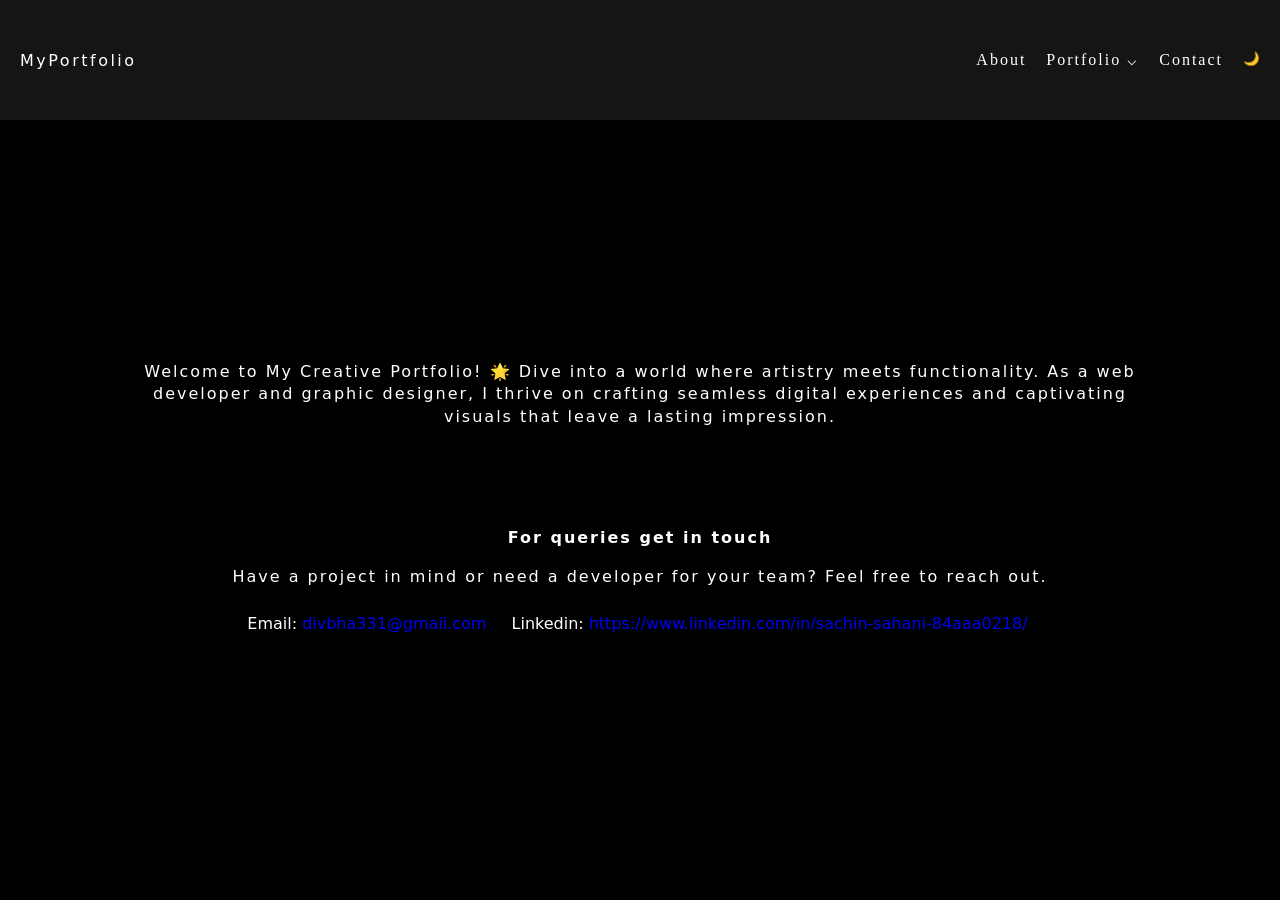
==== index.html @ 78c2c048 "Add files via upload Signed-off-by: Sachu-ss <divbha331@gmail.com>" ====
<!DOCTYPE html>
<html lang="en">

<head>
  <meta charset="UTF-8">
  <title>Portfolio Animation</title>

  <style>
    body {

      margin: 0;
      padding: 0;
      text-align: center;
      transition: background 0.3s, color 0.3s;
      background-color: black;
      color: white;
      /*
    margin: 0;
    height: 100vh;
    background: #0d0d0d;
    display: flex;
    justify-content: center;
    align-items: center;
    overflow: hidden;
   */
    }

    .text span {
      display: inline-block;
      font-size: 50px;

      letter-spacing: 6px;

      opacity: 0;
      transform: translateY(50px) scale(0.8);

      animation: reveal 4s ease-in-out infinite;
    }

    /* Auto delay for each letter */
    /* Navigation Bar */


    nav {
      display: flex;
      justify-content: space-between;
      align-items: center;
      /*background: #333;*/
      background: #161515;
      padding: 15px 20px;
      position: fixed;
      width: 100%;
      top: 0;
      height: 10%;
      z-index: 1000;
      transition: background 0.3s ease-in-out;
    }

    .logo {
      font-size: 1em;
      text-decoration: none;
      color: white;
      letter-spacing: 2.5px;
      font-weight: initial;
      font-family: system-ui;

    }

    /* Light & Dark Mode */


    .dark-mode {
      background: white;
      color: black;
    }

    /* Nav Links */
    .nav-links {
      list-style: none;
      display: flex;
      gap: 20px;
      position: relative;
      padding: 0px 20px;
      right: 20px;
      margin: 0px;
    }

    .nav-links li {
      display: inline;
      position: relative;
    }

    /* Dropdown Styling */
    .dropdown-menu {
      display: block;
      position: absolute;
      background: rgba(0, 0, 0, 0.9);
      min-width: 150px;
      top: 40px;
      left: 0;
      padding: 0px;
      border-radius: 5px;
      overflow: hidden;
      opacity: 0;
      transition: opacity 0.3s ease, transform 0.3s ease;
    }

    .dropdown-menu li {
      display: block;
      padding: 10px;
      transition: background 0.3s;
    }

    .dropdown-menu a {
      color: white;
      text-decoration: none;
      display: block;
    }

    .dropdown-menu li:hover {
      background: #ff4e50;
    }

    /* Dropdown Hover Effect */
    .dropdown:hover .dropdown-menu {
      display: block;
      opacity: 1;
      transform: translateY(5px);
    }

    .menu-toggle {
      display: none;

    }

    .text {
      display: block;
      position: relative;
      display: block;
      position: relative;
      margin-top: 100px;
      padding: 100px;
      padding-bottom: 10px;
      font-weight: bold;
      font-family: system-ui;
    }

    /* Responsive Design */
    @media (max-width: 950px) {
      .menu-toggle {
        display: block;
        font-size: 2em;
        background: none;
        border: none;
        color: white;
        right: 40px;
        z-index: 100;
        position: relative;
        cursor: pointer;
        transition: transform 0.3s;
      }

      .nav-links {
        display: flex;
        flex-direction: column;
        /*background: #333;*/
        background-color: #0d0d0d;
        width: 180px;
        height: 100vh;
        position: fixed;
        top: 75px;
        right: -290px;
        padding: 40px 20px;
        text-align: left;
        transition: right 0.5s ease-in-out;
      }

      .nav-links.show {
        right: 0;
      }


      .dropdown-menu {
        position: static;
        opacity: 1;
        display: none;
        background: #161515;
      }

      .dropdown.open .dropdown-menu {
        display: block;
      }

      .nav-links a {
        font-size: 1em;
        display: block;
        margin: 10px 0;
        text-decoration: none;
        color: white;
      }
    }

    .nav-links a {

      text-decoration: none;
      color: white;
      letter-spacing: 2px;
      line-height: 1.4;
    }

    .main-body {
      /* position: relative;
            top: 80px;
            max-width: 1000px;
            margin: auto;
            padding: 20px;8*/
      position: relative;
      top: 57px;
      margin: auto;
      font-family: system-ui;
      padding: 20px;

    }

    .commun {
      padding: 10px;

    }

    /* Mobile Dropdown Click Effect */
    /*@media (max-width: 768px) {
    .menu-toggle {
       

         display: block;
        position: relative;
        right: 40px;
    }

    .nav-links {
        

         display: none;
        flex-direction: column;
        background: #333;
        width: 100%;
        position: absolute;
        top: 60px;
        left: 0;
        padding: 20px;
        text-align: center;
    }

    .nav-links.show {
        
         display: flex;
        animation: slideDown 0.5s ease-in-out;
    }
         @keyframes slideDown {
        from {
            transform: translateY(-10px);
            opacity: 0;
        }
        to {
            transform: translateY(0);
            opacity: 1;
        }
    }

    .dropdown-menu {
        position: static;
        opacity: 1;
        display: none;
        background: #444;
    }

    .dropdown.open .dropdown-menu {
        display: block;
    }

    .nav-links a {
        font-size: 1.5em;
        display: block;
        margin: 10px 0;
    }
}*/
  </style>

</head>

<body class="light-mode">
  <header class="fade-in">

    <nav>
      <div class="logo"><a href="" style="text-decoration: none;
    color: white;">MyPortfolio</a></div>
      <button class="menu-toggle" id="menu-toggle">☰</button>
      <ul class="nav-links" id="nav-links">
        <li><a href="about.html">About</a></li>
        <li class="dropdown">
          <a href="#portfolio">Portfolio ⌵</a>
          <ul class="dropdown-menu">
            <li><a href="#web-design">Web Design</a></li>
            <li><a href="#graphic-design">Graphic Design</a></li>
            <li><a href="#branding">Branding</a></li>
          </ul>
        </li>
        <!-- <li class="dropdown">
                    <a href="#blog">Blog ⌵</a>
                    <ul class="dropdown-menu">
                        <li><a href="#tech">Tech</a></li>
                        <li><a href="#design">Design</a></li>
                        <li><a href="#marketing">Marketing</a></li>
                    </ul>
                </li>-->
        <!--<li><a href="#testimonials">Testimonials</a></li>-->
        <li><a href="#contact">Contact</a></li>
        <li><button id="theme-toggle" style="display: contents;">🌙</button></li>
      </ul>
    </nav>
  </header>


  <div class="text" id="text"></div>


  <main class="main-body" style="max-width: 1000px;">

    <!--<p style="letter-spacing: 2px;
            line-height: 1.4;">a web developer passionate about creating modern,
                responsive, and user-friendly websites. With expertise in HTML, CSS, JavaScript, React, Node.js,
                Laravel, Php, Sql and WordPress, I develop solutions that enhance digital experiences.</p>-->
    <section>
      <p style="letter-spacing: 2px;
    line-height: 1.4;">Welcome to My Creative Portfolio! 🌟 Dive into a world where artistry meets functionality. As a
        web developer and graphic designer,
        I thrive on crafting seamless digital experiences and captivating visuals that leave a lasting
        impression.</p>



      </div>
    </section>
    <footer>
      <div style="position: relative;place-items: anchor-center;
            display: block;
            bottom: 0px;
            padding: 70px 0px 0px 0px;">
        <h2 style="font-size: 16px;
                letter-spacing: 2px;
                line-height: 1.4;">For queries get in touch</h2>
        <p style="
                letter-spacing: 2px;
                line-height: 1.4;">Have a project in mind or need a developer for your team? Feel free to reach out.
        </p>
        <section style="display: flex
                    ;
                        flex-wrap: wrap;
                        justify-content: center;">
          <div class="commun"><label for="">Email:<a href="mailto:divbha331@gmail.com" style="margin: 5px;
    
    text-decoration: none;">divbha331@gmail.com</a></label></div>
          <!--<div class="commun"><label for="">Website:<a href="">www.yourportfolio.com</a></label></div>-->
          <div class="commun"><label for="">Linkedin:<a href="https://www.linkedin.com/in/sachin-sahani-84aaa0218/
                            "
                style=" text-decoration: none; margin: 5px;">https://www.linkedin.com/in/sachin-sahani-84aaa0218/
              </a></label></div>
        </section>
      </div>
      </section>
    </footer>
  </main>


  <script>
    const text = "WELCOME TO MY PORTFOLIO";
    const container = document.getElementById("text");

    text.split("").forEach((char, i) => {
      const span = document.createElement("span");
      span.textContent = char === " " ? "\u00A0" : char;

      span.style.animationDelay = `${i * 0.15}s`;
      container.appendChild(span);
    });
  </script>
  <script>
    document.addEventListener("DOMContentLoaded", function () {
      const menuToggle = document.getElementById("menu-toggle");
      const navLinks = document.getElementById("nav-links");
      const dropdowns = document.querySelectorAll(".dropdown");

      // Toggle Mobile Menu
      menuToggle.addEventListener("click", () => {
        navLinks.classList.toggle("show");
        menuToggle.textContent = navLinks.classList.contains("show") ? "✖" : "☰";
      });

      // Close menu when a link is clicked (on mobile)
      document.querySelectorAll(".nav-links a").forEach(link => {
        link.addEventListener("click", () => {
          navLinks.classList.remove("show");
          menuToggle.textContent = "☰";
        });
      });

      // Dropdown Click Functionality (for Mobile)
      dropdowns.forEach(dropdown => {
        dropdown.addEventListener("click", function () {
          this.classList.toggle("open");
        });
      });

      // Dark Mode Toggle
      const themeToggle = document.getElementById("theme-toggle");
      themeToggle.addEventListener("click", () => {
        document.body.classList.toggle("dark-mode");
        document.body.classList.toggle("light-mode");
        themeToggle.textContent = document.body.classList.contains("dark-mode") ? "☀️" : "🌙";
      });
    });


  </script>
  <style>
    @keyframes reveal {
      0% {
        opacity: 0;
        transform: translateY(50px) scale(0.8);
      }

      30% {
        opacity: 1;
        transform: translateY(0) scale(1);
      }

      70% {
        opacity: 1;
        transform: translateY(0) scale(1);
      }

      100% {
        opacity: 0;
        transform: translateY(-50px) scale(0.8);
      }
    }
  </style>

</body>

</html>
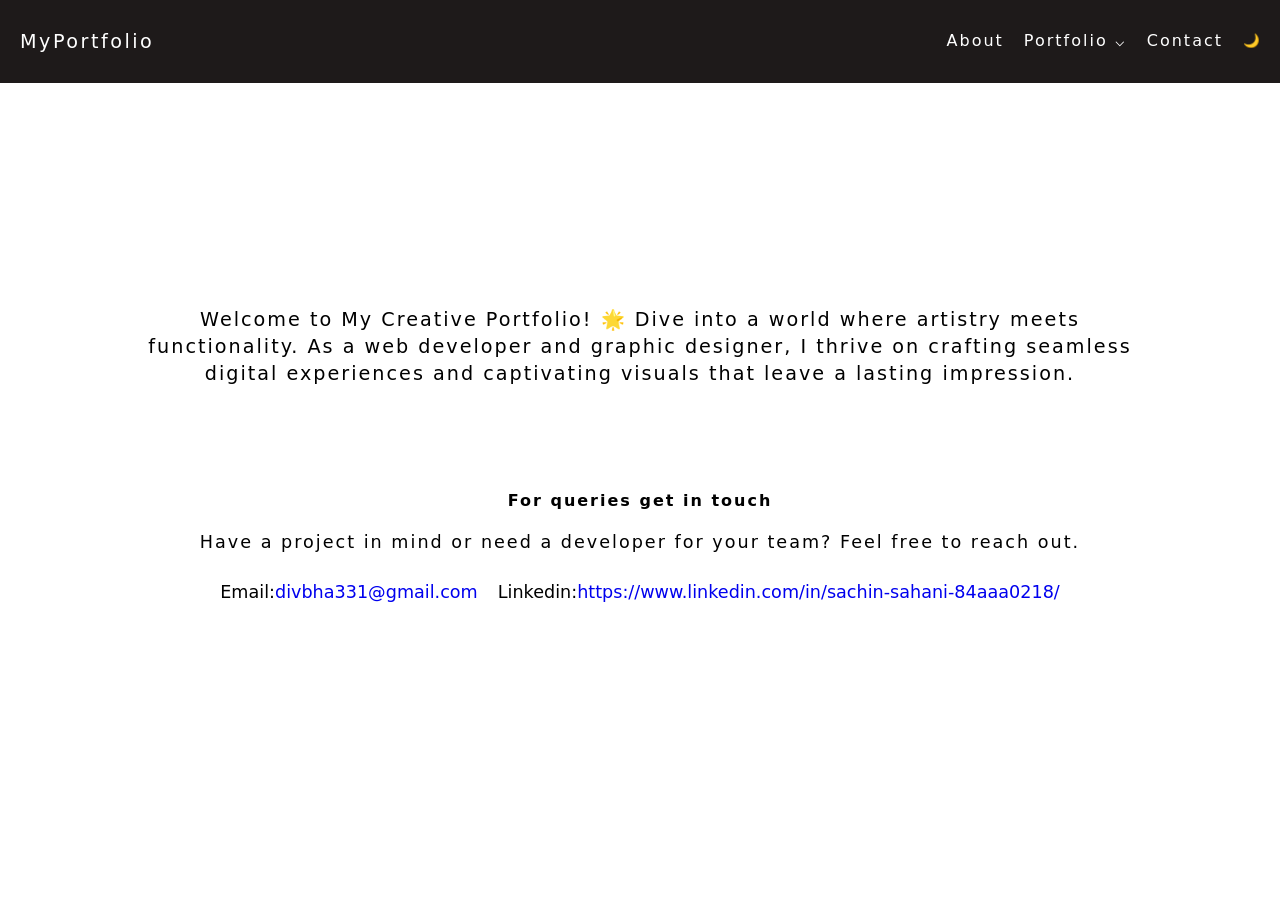
==== commit e16d696a: "Add files via upload Signed-off-by: Sachu-ss <divbha331@gmail.com>" ====
--- a/index.html
+++ b/index.html
@@ -2,233 +2,201 @@
 <html lang="en">
 
 <head>
-  <meta charset="UTF-8">
-  <title>Portfolio Animation</title>
-
-  <style>
-    body {
-
-      margin: 0;
-      padding: 0;
-      text-align: center;
-      transition: background 0.3s, color 0.3s;
-      background-color: black;
-      color: white;
-      /*
-    margin: 0;
-    height: 100vh;
-    background: #0d0d0d;
-    display: flex;
-    justify-content: center;
-    align-items: center;
-    overflow: hidden;
-   */
-    }
-
-    .text span {
-      display: inline-block;
-      font-size: 50px;
-
-      letter-spacing: 6px;
-
-      opacity: 0;
-      transform: translateY(50px) scale(0.8);
-
-      animation: reveal 4s ease-in-out infinite;
-    }
-
-    /* Auto delay for each letter */
-    /* Navigation Bar */
-
-
-    nav {
-      display: flex;
-      justify-content: space-between;
-      align-items: center;
-      /*background: #333;*/
-      background: #161515;
-      padding: 15px 20px;
-      position: fixed;
-      width: 100%;
-      top: 0;
-      height: 10%;
-      z-index: 1000;
-      transition: background 0.3s ease-in-out;
-    }
-
-    .logo {
-      font-size: 1em;
-      text-decoration: none;
-      color: white;
-      letter-spacing: 2.5px;
-      font-weight: initial;
-      font-family: system-ui;
-
-    }
-
-    /* Light & Dark Mode */
-
-
-    .dark-mode {
-      background: white;
-      color: black;
-    }
-
-    /* Nav Links */
-    .nav-links {
-      list-style: none;
-      display: flex;
-      gap: 20px;
-      position: relative;
-      padding: 0px 20px;
-      right: 20px;
-      margin: 0px;
-    }
-
-    .nav-links li {
-      display: inline;
-      position: relative;
-    }
-
-    /* Dropdown Styling */
-    .dropdown-menu {
-      display: block;
-      position: absolute;
-      background: rgba(0, 0, 0, 0.9);
-      min-width: 150px;
-      top: 40px;
-      left: 0;
-      padding: 0px;
-      border-radius: 5px;
-      overflow: hidden;
-      opacity: 0;
-      transition: opacity 0.3s ease, transform 0.3s ease;
-    }
-
-    .dropdown-menu li {
-      display: block;
-      padding: 10px;
-      transition: background 0.3s;
-    }
-
-    .dropdown-menu a {
-      color: white;
-      text-decoration: none;
-      display: block;
-    }
-
-    .dropdown-menu li:hover {
-      background: #ff4e50;
-    }
-
-    /* Dropdown Hover Effect */
-    .dropdown:hover .dropdown-menu {
-      display: block;
-      opacity: 1;
-      transform: translateY(5px);
-    }
-
-    .menu-toggle {
-      display: none;
-
-    }
-
-    .text {
-      display: block;
-      position: relative;
-      display: block;
-      position: relative;
-      margin-top: 100px;
-      padding: 100px;
-      padding-bottom: 10px;
-      font-weight: bold;
-      font-family: system-ui;
-    }
-
-    /* Responsive Design */
-    @media (max-width: 950px) {
-      .menu-toggle {
-        display: block;
-        font-size: 2em;
-        background: none;
-        border: none;
-        color: white;
-        right: 40px;
-        z-index: 100;
-        position: relative;
-        cursor: pointer;
-        transition: transform 0.3s;
-      }
-
-      .nav-links {
-        display: flex;
-        flex-direction: column;
-        /*background: #333;*/
-        background-color: #0d0d0d;
-        width: 180px;
-        height: 100vh;
-        position: fixed;
-        top: 75px;
-        right: -290px;
-        padding: 40px 20px;
-        text-align: left;
-        transition: right 0.5s ease-in-out;
-      }
-
-      .nav-links.show {
-        right: 0;
-      }
-
-
-      .dropdown-menu {
-        position: static;
-        opacity: 1;
-        display: none;
-        background: #161515;
-      }
-
-      .dropdown.open .dropdown-menu {
-        display: block;
-      }
-
-      .nav-links a {
-        font-size: 1em;
-        display: block;
-        margin: 10px 0;
-        text-decoration: none;
-        color: white;
-      }
-    }
-
-    .nav-links a {
-
-      text-decoration: none;
-      color: white;
-      letter-spacing: 2px;
-      line-height: 1.4;
-    }
-
-    .main-body {
-      /* position: relative;
+    <meta charset="UTF-8">
+    <meta name="viewport" content="width=device-width, initial-scale=1.0">
+    <title>Web Developer Portfolio</title>
+    <link rel="stylesheet" href="styles.css">
+    <script defer src="script.js"></script>
+
+    <style>
+        /* General Styles */
+        body {
+            font-family: system-ui;
+            margin: 0;
+            padding: 0;
+            text-align: center;
+            transition: background 0.3s, color 0.3s;
+        }
+
+        /* Navigation Bar */
+        nav {
+            display: flex;
+            justify-content: space-between;
+            align-items: center;
+            /*background: #333;
+            background: #453837;*/
+            background-color: #1e1a1a;
+            padding: 30px 20px;
+            position: fixed;
+            width: 100%;
+            top: 0;
+            z-index: 1000;
+            transition: background 0.3s ease-in-out;
+        }
+
+        .logo {
+            font-size: 1.2em;
+            font-weight: 100;
+            color: white;
+            letter-spacing: 2.5px;
+        }
+
+        /* Light & Dark Mode */
+        .light-mode {
+            /*background: #f4f4f4;*/
+
+            color: black;
+        }
+
+        .dark-mode {
+            background: #222;
+            color: white;
+        }
+
+        /* Nav Links */
+        .nav-links {
+            list-style: none;
+            display: flex;
+            gap: 20px;
+            position: relative;
+            padding: 0px 20px;
+            right: 20px;
+            margin: 0px;
+        }
+
+        .nav-links li {
+            display: inline;
+            position: relative;
+        }
+
+        /* Dropdown Styling */
+        .dropdown-menu {
+            display: block;
+            position: absolute;
+            background: rgba(0, 0, 0, 0.9);
+            min-width: 150px;
+            top: 40px;
+            left: 0;
+            padding: 0px;
+            border-radius: 5px;
+            overflow: hidden;
+            opacity: 0;
+            transition: opacity 0.3s ease, transform 0.3s ease;
+        }
+
+        .dropdown-menu li {
+            display: block;
+            padding: 10px;
+            transition: background 0.3s;
+        }
+
+        .dropdown-menu a {
+            color: white;
+            text-decoration: none;
+            display: block;
+        }
+
+        .dropdown-menu li:hover {
+            background: #ff4e50;
+        }
+
+        /* Dropdown Hover Effect */
+        .dropdown:hover .dropdown-menu {
+            display: block;
+            opacity: 1;
+            transform: translateY(5px);
+        }
+
+        .menu-toggle {
+            display: none;
+
+        }
+
+        /* Responsive Design */
+        @media (max-width: 768px) {
+            .menu-toggle {
+                display: block;
+                font-size: 2em;
+                background: none;
+                border: none;
+                color: white;
+                right: 40px;
+                z-index: 100;
+                position: relative;
+                cursor: pointer;
+                transition: transform 0.3s;
+            }
+
+            .nav-links {
+                display: flex;
+                flex-direction: column;
+                /*background: #333;*/
+                background-color: black;
+                width: 180px;
+                height: 100vh;
+                position: fixed;
+                top: 104px;
+                right: -290px;
+                padding: 40px 20px;
+                text-align: left;
+                transition: right 0.5s ease-in-out;
+            }
+
+            .nav-links.show {
+                right: 0;
+            }
+
+
+            .dropdown-menu {
+                position: static;
+                opacity: 1;
+                display: none;
+                background: #1e1a1a;
+            }
+
+            .dropdown.open .dropdown-menu {
+                display: block;
+            }
+
+            .nav-links a {
+                font-size: 1em;
+                display: block;
+                margin: 10px 0;
+                text-decoration: none;
+                color: white;
+            }
+        }
+
+        .nav-links a {
+
+            text-decoration: none;
+            color: white;
+            letter-spacing: 2px;
+            line-height: 1.4;
+        }
+
+        .main-body {
+            /* position: relative;
             top: 80px;
             max-width: 1000px;
             margin: auto;
             padding: 20px;8*/
-      position: relative;
-      top: 57px;
-      margin: auto;
-      font-family: system-ui;
-      padding: 20px;
-
-    }
-
-    .commun {
-      padding: 10px;
-
-    }
-
-    /* Mobile Dropdown Click Effect */
-    /*@media (max-width: 768px) {
+            position: absolute;
+            top: 90px;
+            margin: auto;
+            left: 5%;
+            right: 5%;
+            overflow: hidden;
+            padding: 20px;
+        }
+
+        .commun {
+            padding: 10px;
+
+        }
+
+        /* Mobile Dropdown Click Effect */
+        /*@media (max-width: 768px) {
     .menu-toggle {
        
 
@@ -284,28 +252,120 @@
         margin: 10px 0;
     }
 }*/
-  </style>
-
+.text{
+    padding: 60px 10px;
+}
+  .text span {
+      display: inline-block;
+      font-size: 50px;
+
+      letter-spacing: 6px;
+font-weight: 600;
+      opacity: 0;
+      transform: translateY(50px) scale(0.8);
+
+      animation: reveal 4s ease-in-out infinite;
+    }
+
+      @keyframes reveal {
+      0% {
+        opacity: 0;
+        transform: translateY(50px) scale(0.8);
+      }
+
+      30% {
+        opacity: 1;
+        transform: translateY(0) scale(1);
+      }
+
+      70% {
+        opacity: 1;
+        transform: translateY(0) scale(1);
+      }
+
+      100% {
+        opacity: 0;
+        transform: translateY(-50px) scale(0.8);
+      }
+    }
+
+    </style>
 </head>
 
+
+<!--<div className="header">
+        <h1>My Portfolio</h1>
+        <nav>
+          <ul>
+            <li><a href="#about">About</a></li>
+          <li><a href="#projects">Projects</a></li>
+          <li><a href="#contact">Contact</a></li>
+        </ul>
+      </nav>
+    </div>-->
+<!--<body class="light-mode">
+    <nav>
+        <ul>
+            <li><a href="#about">About</a></li>
+            <li><a href="#portfolio">Portfolio</a></li>
+            <li><a href="#testimonials">Testimonials</a></li>
+            <li><a href="#contact">Contact</a></li>
+            <li><button id="theme-toggle">🌙</button></li>
+        </ul>
+    </nav>
+    <header>
+        <h1>Hi, I'm <span>[Your Name]</span></h1>
+        <p>Full Stack Web Developer</p>
+        <a href="#portfolio" class="btn">View My Work</a>
+    </header>
+    <section id="testimonials" class="slide-in">
+        <h2>What Clients Say</h2>
+        <div class="testimonial">
+            <p>"Amazing developer! Built my website flawlessly!"</p>
+            <h4>- John Doe</h4>
+        </div>
+        <div class="testimonial">
+            <p>"Highly skilled and professional. Delivered on time."</p>
+            <h4>- Jane Smith</h4>
+        </div>
+    </section>
+    <section id="about">
+        <h2>About Me</h2>
+        <p>I am a passionate web developer specializing in front-end and back-end development...</p>
+    </section>
+
+    
+
+    <section id="contact">
+        <h2>Contact Me</h2>
+        <form>
+            <input type="text" placeholder="Your Name" required>
+            <input type="email" placeholder="Your Email" required>
+            <textarea placeholder="Your Message" required></textarea>
+            <button type="submit">Send Message</button>
+        </form>
+    </section>
+    
+</body>-->
+
 <body class="light-mode">
-  <header class="fade-in">
-
-    <nav>
-      <div class="logo"><a href="" style="text-decoration: none;
+    <header class="fade-in">
+
+        <nav>
+            <div class="logo"><a href="" style="text-decoration: none;
     color: white;">MyPortfolio</a></div>
-      <button class="menu-toggle" id="menu-toggle">☰</button>
-      <ul class="nav-links" id="nav-links">
-        <li><a href="about.html">About</a></li>
-        <li class="dropdown">
-          <a href="#portfolio">Portfolio ⌵</a>
-          <ul class="dropdown-menu">
-            <li><a href="#web-design">Web Design</a></li>
-            <li><a href="#graphic-design">Graphic Design</a></li>
-            <li><a href="#branding">Branding</a></li>
-          </ul>
-        </li>
-        <!-- <li class="dropdown">
+            <button class="menu-toggle" id="menu-toggle">☰</button>
+            <ul class="nav-links" id="nav-links">
+                <li><a href="about.html">About</a></li>
+                <li class="dropdown">
+                    <a href="#portfolio">Portfolio ⌵</a>
+                    <ul class="dropdown-menu">
+                        <li><a href="#web-design">Web Design</a></li>
+                        <li><a href="#graphic-design">Graphic Design</a></li>
+                        <li><a href="#branding">Branding</a></li>
+                    </ul>
+                </li>
+                <!-- <li class="dropdown">
                     <a href="#blog">Blog ⌵</a>
                     <ul class="dropdown-menu">
                         <li><a href="#tech">Tech</a></li>
@@ -313,139 +373,207 @@
                         <li><a href="#marketing">Marketing</a></li>
                     </ul>
                 </li>-->
-        <!--<li><a href="#testimonials">Testimonials</a></li>-->
-        <li><a href="#contact">Contact</a></li>
-        <li><button id="theme-toggle" style="display: contents;">🌙</button></li>
-      </ul>
-    </nav>
-  </header>
-
-
-  <div class="text" id="text"></div>
-
-
-  <main class="main-body" style="max-width: 1000px;">
-
+                <!--<li><a href="#testimonials">Testimonials</a></li>-->
+                <li><a href="#contact">Contact</a></li>
+                <li><button id="theme-toggle" style="display: contents;">🌙</button></li>
+            </ul>
+        </nav>
+    </header>
+ 
+
+    <main class="main-body" style="max-width: 1000px;">
+       <div class="text" id="text"></div>
+
+
+
+       <!--<h1 style="    font-size: 2rem;
+    padding: 40px 0px;
+    letter-spacing: 6px;
+    line-height: 1.4;
+    font-variant-caps: all-small-caps;">Welcome to my portfolio! </h1>--> 
+    
     <!--<p style="letter-spacing: 2px;
             line-height: 1.4;">a web developer passionate about creating modern,
                 responsive, and user-friendly websites. With expertise in HTML, CSS, JavaScript, React, Node.js,
                 Laravel, Php, Sql and WordPress, I develop solutions that enhance digital experiences.</p>-->
-    <section>
-      <p style="letter-spacing: 2px;
-    line-height: 1.4;">Welcome to My Creative Portfolio! 🌟 Dive into a world where artistry meets functionality. As a
-        web developer and graphic designer,
-        I thrive on crafting seamless digital experiences and captivating visuals that leave a lasting
-        impression.</p>
-
-
-
-      </div>
-    </section>
-    <footer>
-      <div style="position: relative;place-items: anchor-center;
+        <section>
+            <p style="letter-spacing: 2px;
+    line-height: 1.4; font-size: 1.2rem;">Welcome to My Creative Portfolio! 🌟 Dive into a world where artistry meets
+                functionality. As a
+                web developer and graphic designer,
+                I thrive on crafting seamless digital experiences and captivating visuals that leave a lasting
+                impression.</p>
+            <!--<p style="letter-spacing: 2px;
+            line-height: 1.4;">Web Developer | Designer </p>-->
+            <section>
+                <!--<div style="padding: 10px 0px;"><a href="#portfolio" class="btn">Explore My Work</a></div>-->
+            </section>
+            <div style="display: none;">
+                <section id="portfolio">
+                    <!--<h2>My Projects</h2>
+            <div class="project">
+                <img src="" alt="Project 1">
+                
+            </div>-->
+                    <div id="about">
+                        <!--<h1>about me</h1>-->
+
+
+                    </div>
+
+                    <div style="letter-spacing: 2px;
+            line-height: 1.4;
+            place-items: anchor-center;
+        ">
+                        <!--<h2 style="font-size: 20px;
+                letter-spacing: 2px;
+                line-height: 1.4;">I offer a range of web development services to meet your business needs:</h2> <br>
+                <section style="
+    justify-items: baseline;">
+                <li> Custom Web Development – Tailor-made solutions from scratch</li> <br>
+                 <li>E-commerce Development – Online stores with seamless shopping experiences</li> <br>
+                 <li>Website Optimization – Speed, performance, and SEO improvements </li><br>
+                 <li>WordPress Development – Custom themes and plugin integrations</li></section>
+                 Web Development: Explore my skillset in creating responsive, user-friendly websites that marry aesthetic
+                appeal with robust functionality.
+                From elegant front-end designs to efficient back-end solutions, my projects reflect my passion for
+                coding and problem-solving.
+                 -->
+                        Welcome to My Web Development Portfolio! 🌟 As a budding web developer, I'm excited to showcase
+                        my
+                        journey into the world of coding and design.
+                        This portfolio is a collection of my learning experiences, projects, and creative experiments as
+                        I
+                        build my skills in crafting functional and visually appealing websites
+                    </div>
+                    <section>
+                        <p style="letter-spacing: 2px;
+                line-height: 1.4;"> years of experience in front-end and back-end development.
+                            I specialize in building fast, accessible, and visually appealing websites. My skill set
+                            includes:
+                        </p>
+                    </section>
+                    <div style="letter-spacing: 2px;
+            line-height: 1.4;">Skills: Proficiency in web technologies like HTML, CSS, JavaScript, React, Laravel,
+                        WordPress, Bootstrap, Node.js and
+                        Java as I continue to learn and expand my toolkit.</div>
+                    <p style="letter-spacing: 2px;
+            line-height: 1.4; font-weight: 600;">I believe in writing clean, efficient code and delivering digital
+                        experiences that make
+                        an impact.</p>
+
+                </section>
+
+                <section>
+                    <section>
+                        <p style="letter-spacing: 2px;
+            line-height: 1.4;">Graphic Design
+
+                        </p>
+
+
+                    </section>
+                    <div style="letter-spacing: 2px;
+                line-height: 1.4;margin: 10px 0px;">Projects: My initial design works, including Catalogue, logos,
+                        posters, social
+                        media graphics, and
+                        more—each crafted with dedication and creativity.</div>
+
+                    <!--<section style="letter-spacing: 2px;
+            line-height: 1.4;"> Front-End: HTML, CSS, JavaScript, React, Vue.js
+                    Back-End: Node.js, PHP, Python
+                    CMS & E-commerce: WordPress, Shopify
+                    Database: MySQL, Firebase
+                    Deployment & Performance: Git, AWS, SEO optimization</section>-->
+                    <div>
+                        <section style="letter-spacing: 2px;
+            line-height: 1.4;">
+                            Skills: My foundational knowledge in Adobe illustrator, photoshop, indesign, dimension,
+                            Coraldraw,
+                            and
+                            canva.
+                        </section>
+                    </div>
+                </section>
+            </div>
+            <footer style="font-size: 1.1rem;">
+                <div style="position: relative;place-items: anchor-center;
             display: block;
             bottom: 0px;
             padding: 70px 0px 0px 0px;">
-        <h2 style="font-size: 16px;
+                    <h2 style="font-size: 16px;
                 letter-spacing: 2px;
                 line-height: 1.4;">For queries get in touch</h2>
-        <p style="
+                    <p style="
                 letter-spacing: 2px;
                 line-height: 1.4;">Have a project in mind or need a developer for your team? Feel free to reach out.
-        </p>
-        <section style="display: flex
+                    </p>
+                    <section style="display: flex
                     ;
                         flex-wrap: wrap;
                         justify-content: center;">
-          <div class="commun"><label for="">Email:<a href="mailto:divbha331@gmail.com" style="margin: 5px;
+                        <div class="commun"><label for="">Email:<a href="mailto:divbha331@gmail.com"
+                                    style=" text-decoration: none;">divbha331@gmail.com</a></label></div>
+                        <!--<div class="commun"><label for="">Website:<a href="">www.yourportfolio.com</a></label></div>-->
+                        <div class="commun"><label for="">Linkedin:<a href="https://www.linkedin.com/in/sachin-sahani-84aaa0218/
+                            " style=" text-decoration: none;">https://www.linkedin.com/in/sachin-sahani-84aaa0218/
+                                </a></label></div>
+                    </section>
+                </div>
+        </section>
+        </footer>
+    </main>
+    <script>
+        document.addEventListener("DOMContentLoaded", function () {
+            const menuToggle = document.getElementById("menu-toggle");
+            const navLinks = document.getElementById("nav-links");
+            const dropdowns = document.querySelectorAll(".dropdown");
+
+            // Toggle Mobile Menu
+            menuToggle.addEventListener("click", () => {
+                navLinks.classList.toggle("show");
+                menuToggle.textContent = navLinks.classList.contains("show") ? "✖" : "☰";
+            });
+
+            // Close menu when a link is clicked (on mobile)
+            document.querySelectorAll(".nav-links a").forEach(link => {
+                link.addEventListener("click", () => {
+                    navLinks.classList.remove("show");
+                    menuToggle.textContent = "☰";
+                });
+            });
+
+            // Dropdown Click Functionality (for Mobile)
+            dropdowns.forEach(dropdown => {
+                dropdown.addEventListener("click", function () {
+                    this.classList.toggle("open");
+                });
+            });
+
+            // Dark Mode Toggle
+            const themeToggle = document.getElementById("theme-toggle");
+            themeToggle.addEventListener("click", () => {
+                document.body.classList.toggle("dark-mode");
+                document.body.classList.toggle("light-mode");
+                themeToggle.textContent = document.body.classList.contains("dark-mode") ? "☀️" : "🌙";
+            });
+        });
+
+
+        const text = "WELCOME TO MY PORTFOLIO";
+        const container = document.getElementById("text");
+
+        text.split("").forEach((char, i) => {
+            const span = document.createElement("span");
+            span.textContent = char === " " ? "\u00A0" : char;
+
+            span.style.animationDelay = `${i * 0.15}s`;
+            container.appendChild(span);
+        });
+
+ 
+    </script>
     
-    text-decoration: none;">divbha331@gmail.com</a></label></div>
-          <!--<div class="commun"><label for="">Website:<a href="">www.yourportfolio.com</a></label></div>-->
-          <div class="commun"><label for="">Linkedin:<a href="https://www.linkedin.com/in/sachin-sahani-84aaa0218/
-                            "
-                style=" text-decoration: none; margin: 5px;">https://www.linkedin.com/in/sachin-sahani-84aaa0218/
-              </a></label></div>
-        </section>
-      </div>
-      </section>
-    </footer>
-  </main>
-
-
-  <script>
-    const text = "WELCOME TO MY PORTFOLIO";
-    const container = document.getElementById("text");
-
-    text.split("").forEach((char, i) => {
-      const span = document.createElement("span");
-      span.textContent = char === " " ? "\u00A0" : char;
-
-      span.style.animationDelay = `${i * 0.15}s`;
-      container.appendChild(span);
-    });
-  </script>
-  <script>
-    document.addEventListener("DOMContentLoaded", function () {
-      const menuToggle = document.getElementById("menu-toggle");
-      const navLinks = document.getElementById("nav-links");
-      const dropdowns = document.querySelectorAll(".dropdown");
-
-      // Toggle Mobile Menu
-      menuToggle.addEventListener("click", () => {
-        navLinks.classList.toggle("show");
-        menuToggle.textContent = navLinks.classList.contains("show") ? "✖" : "☰";
-      });
-
-      // Close menu when a link is clicked (on mobile)
-      document.querySelectorAll(".nav-links a").forEach(link => {
-        link.addEventListener("click", () => {
-          navLinks.classList.remove("show");
-          menuToggle.textContent = "☰";
-        });
-      });
-
-      // Dropdown Click Functionality (for Mobile)
-      dropdowns.forEach(dropdown => {
-        dropdown.addEventListener("click", function () {
-          this.classList.toggle("open");
-        });
-      });
-
-      // Dark Mode Toggle
-      const themeToggle = document.getElementById("theme-toggle");
-      themeToggle.addEventListener("click", () => {
-        document.body.classList.toggle("dark-mode");
-        document.body.classList.toggle("light-mode");
-        themeToggle.textContent = document.body.classList.contains("dark-mode") ? "☀️" : "🌙";
-      });
-    });
-
-
-  </script>
-  <style>
-    @keyframes reveal {
-      0% {
-        opacity: 0;
-        transform: translateY(50px) scale(0.8);
-      }
-
-      30% {
-        opacity: 1;
-        transform: translateY(0) scale(1);
-      }
-
-      70% {
-        opacity: 1;
-        transform: translateY(0) scale(1);
-      }
-
-      100% {
-        opacity: 0;
-        transform: translateY(-50px) scale(0.8);
-      }
-    }
-  </style>
-
 </body>
 
 </html>
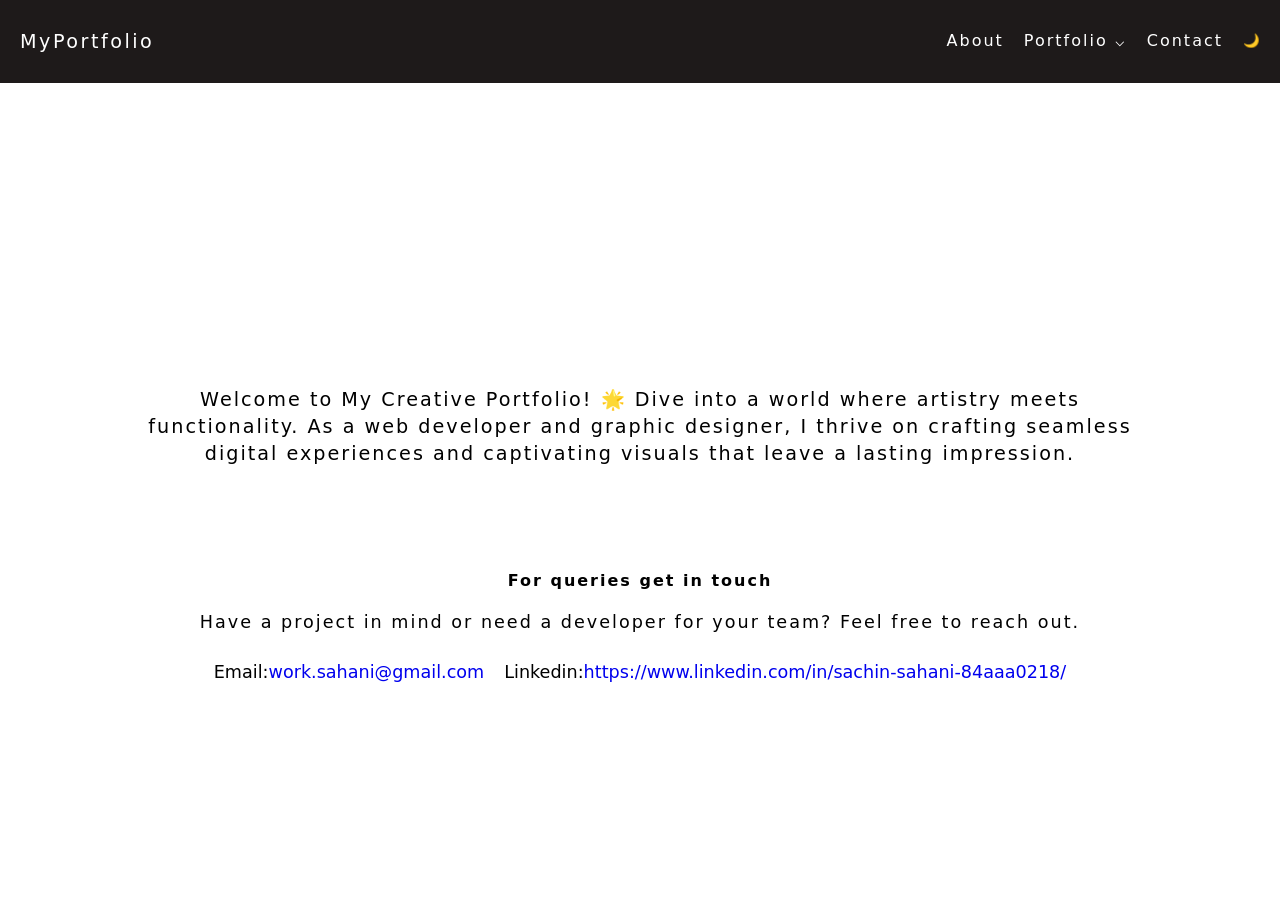
==== commit 91e90e6f: "Add files via upload Signed-off-by: Sachu-ss <divbha331@gmail.com>" ====
--- a/index.html
+++ b/index.html
@@ -49,7 +49,7 @@
         }
 
         .dark-mode {
-            background: #222;
+            background: black;
             color: white;
         }
 
@@ -257,7 +257,7 @@
 }
   .text span {
       display: inline-block;
-      font-size: 50px;
+      font-size: 40px;
 
       letter-spacing: 6px;
 font-weight: 600;
@@ -512,8 +512,8 @@
                     ;
                         flex-wrap: wrap;
                         justify-content: center;">
-                        <div class="commun"><label for="">Email:<a href="mailto:divbha331@gmail.com"
-                                    style=" text-decoration: none;">divbha331@gmail.com</a></label></div>
+                        <div class="commun"><label for="">Email:<a href="mailto:work.sahani@gmail.com"
+                                    style=" text-decoration: none;">work.sahani@gmail.com</a></label></div>
                         <!--<div class="commun"><label for="">Website:<a href="">www.yourportfolio.com</a></label></div>-->
                         <div class="commun"><label for="">Linkedin:<a href="https://www.linkedin.com/in/sachin-sahani-84aaa0218/
                             " style=" text-decoration: none;">https://www.linkedin.com/in/sachin-sahani-84aaa0218/
@@ -560,7 +560,7 @@
         });
 
 
-        const text = "WELCOME TO MY PORTFOLIO";
+        const text = "HI, I'M SACHIN SAHANI. I COMBINE DESIGN AND CODE TO MAKE MEMORABLE DIGITAL EXPERIENCES.";
         const container = document.getElementById("text");
 
         text.split("").forEach((char, i) => {
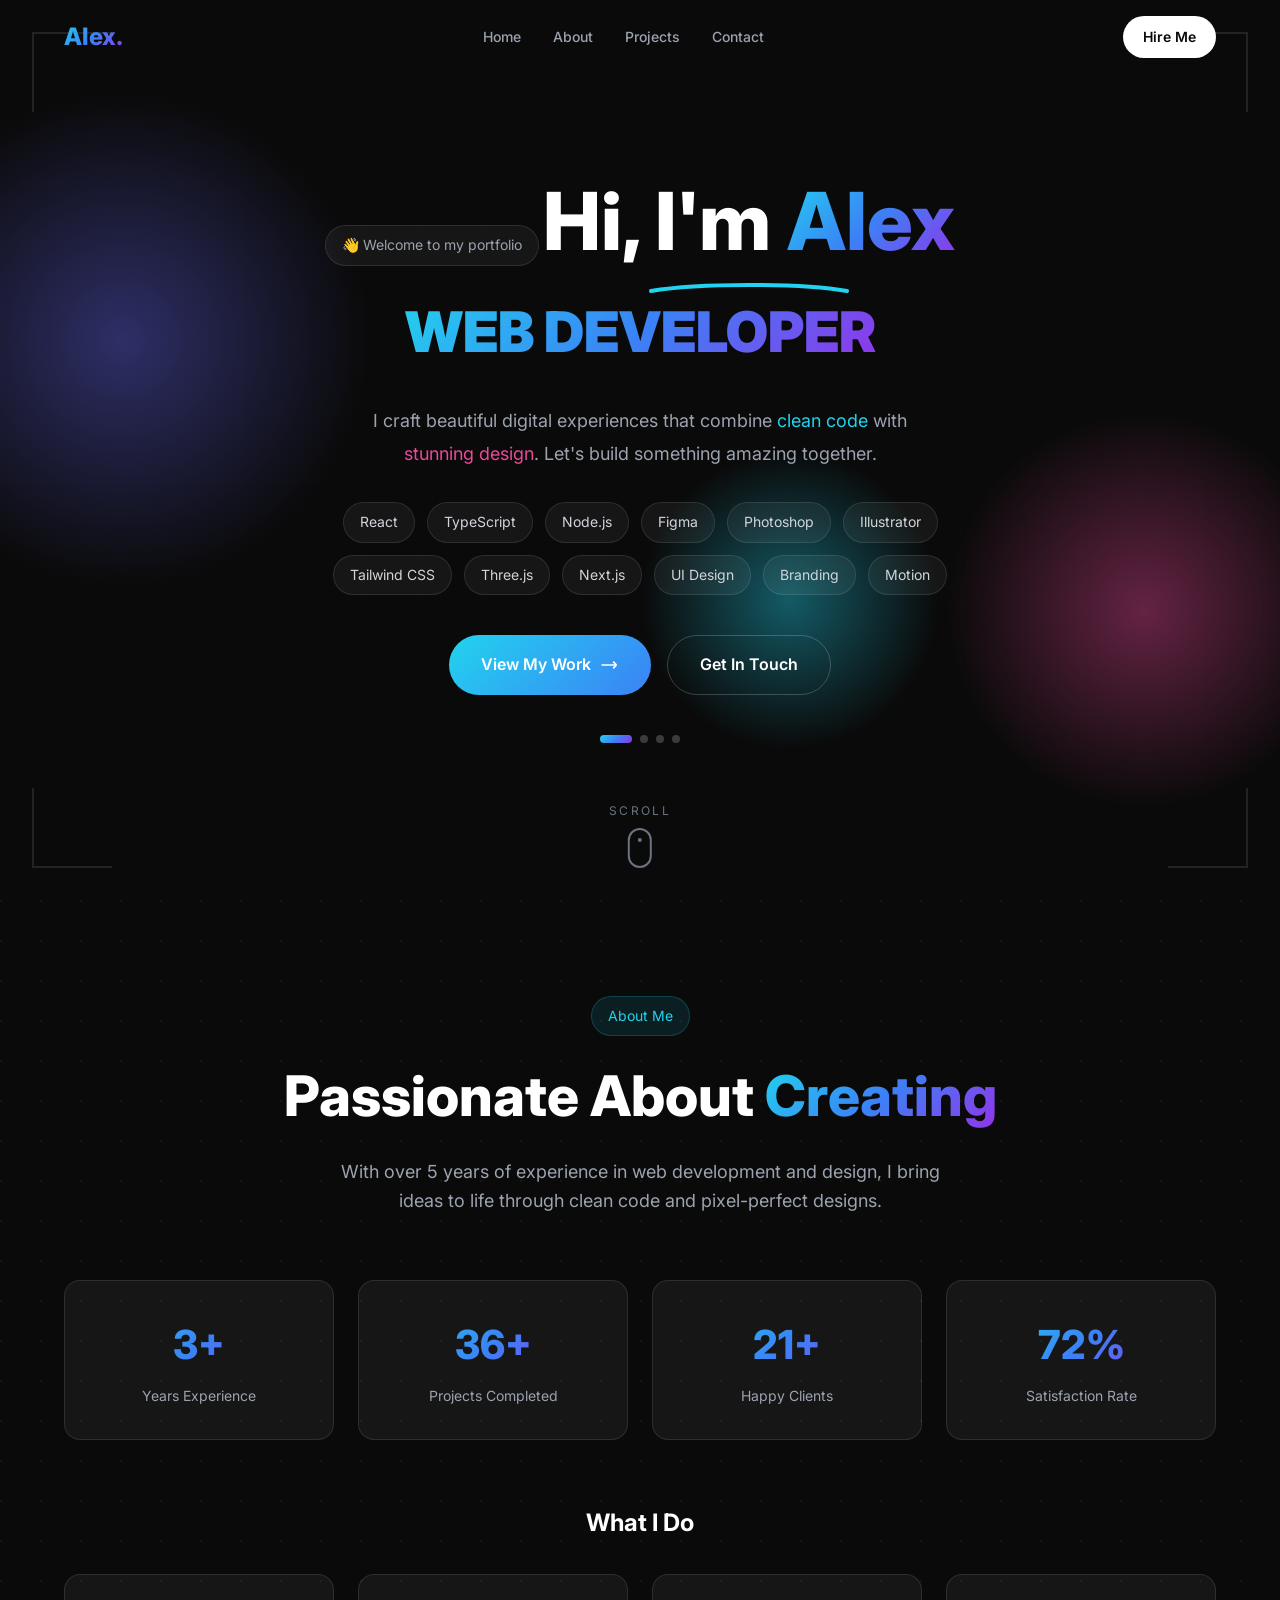
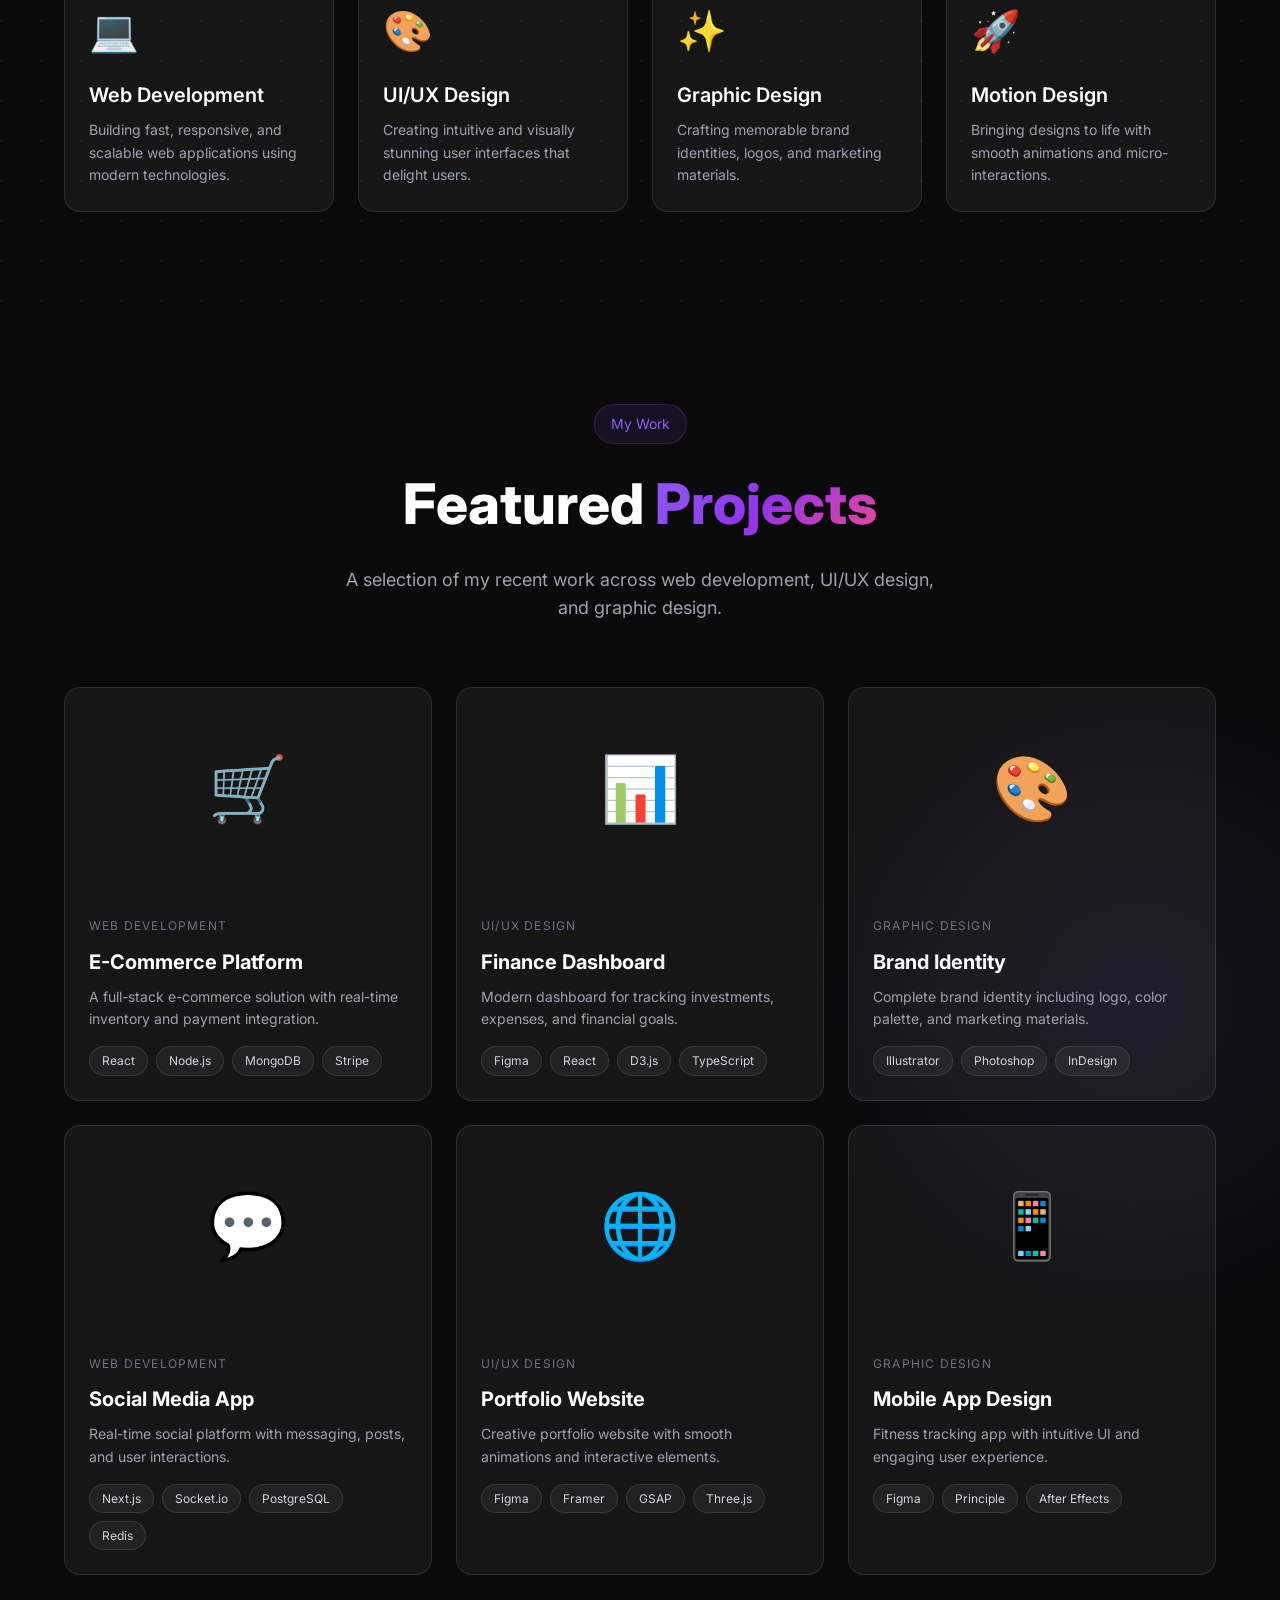
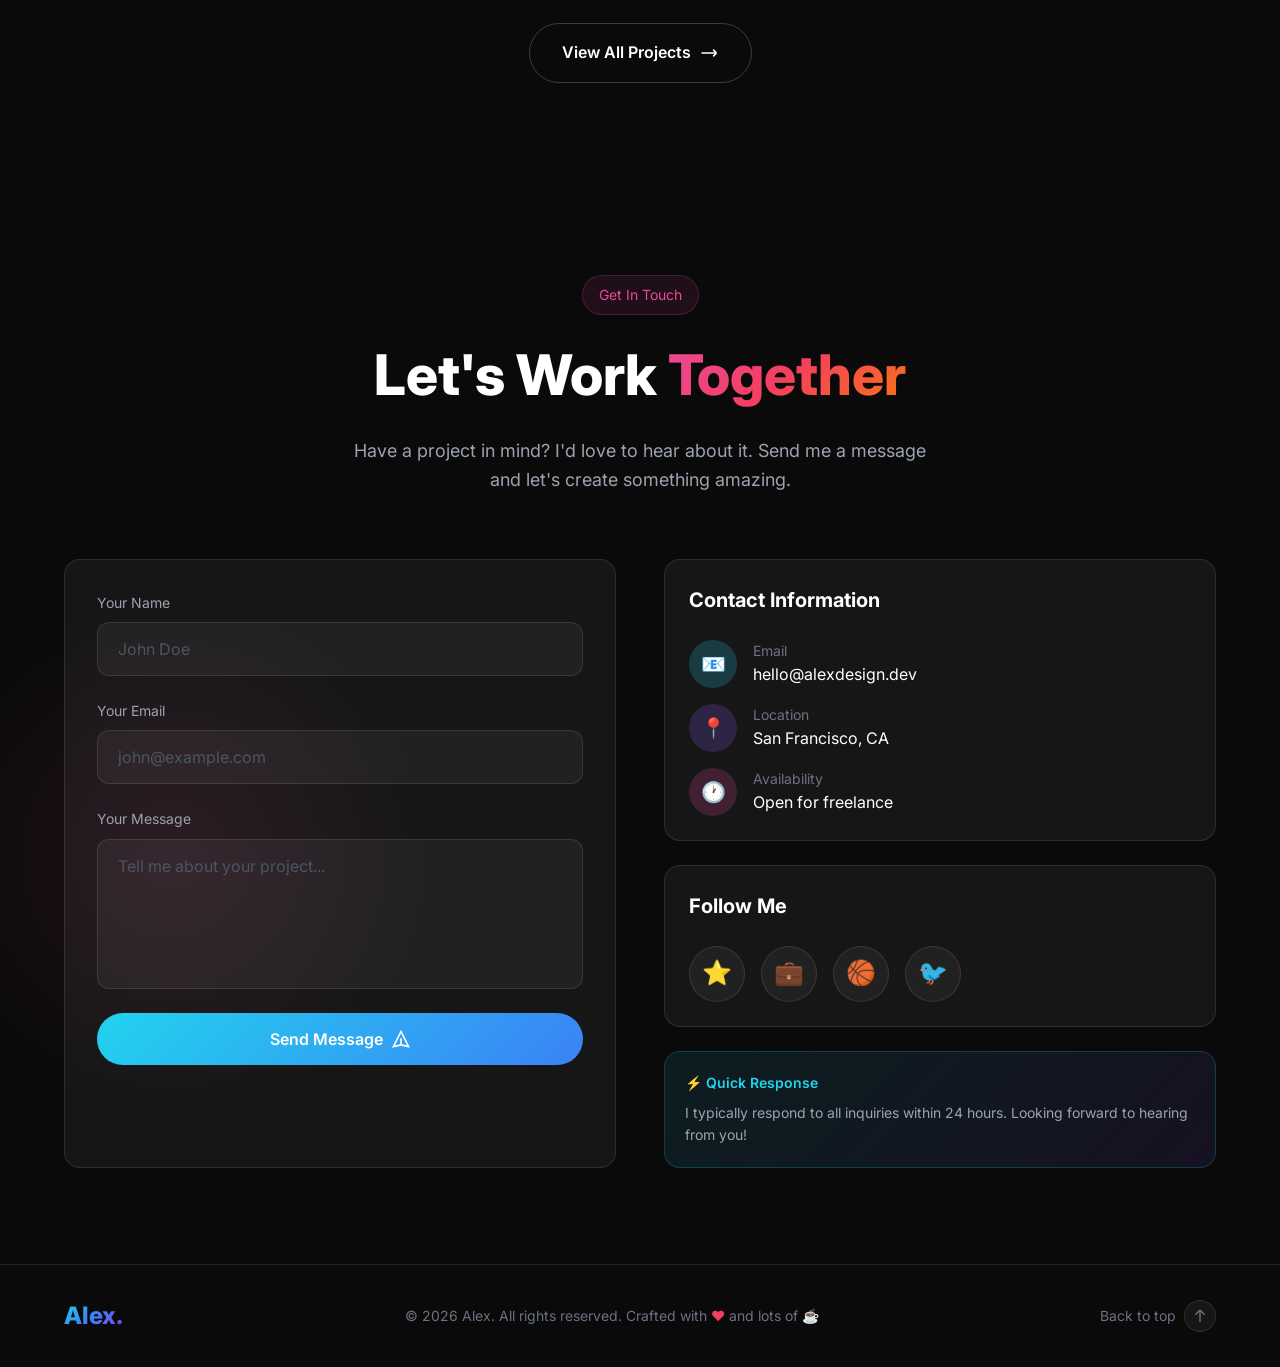
==== commit 47f5a419: "Add files via upload Signed-off-by: Sachu-ss <divbha331@gmail.com>" ====
--- a/index.html
+++ b/index.html
@@ -1,579 +1,440 @@
-<!DOCTYPE html>
-<html lang="en">
-
-<head>
-    <meta charset="UTF-8">
-    <meta name="viewport" content="width=device-width, initial-scale=1.0">
-    <title>Web Developer Portfolio</title>
-    <link rel="stylesheet" href="styles.css">
-    <script defer src="script.js"></script>
-
-    <style>
-        /* General Styles */
-        body {
-            font-family: system-ui;
-            margin: 0;
-            padding: 0;
-            text-align: center;
-            transition: background 0.3s, color 0.3s;
-        }
-
-        /* Navigation Bar */
-        nav {
-            display: flex;
-            justify-content: space-between;
-            align-items: center;
-            /*background: #333;
-            background: #453837;*/
-            background-color: #1e1a1a;
-            padding: 30px 20px;
-            position: fixed;
-            width: 100%;
-            top: 0;
-            z-index: 1000;
-            transition: background 0.3s ease-in-out;
-        }
-
-        .logo {
-            font-size: 1.2em;
-            font-weight: 100;
-            color: white;
-            letter-spacing: 2.5px;
-        }
-
-        /* Light & Dark Mode */
-        .light-mode {
-            /*background: #f4f4f4;*/
-
-            color: black;
-        }
-
-        .dark-mode {
-            background: black;
-            color: white;
-        }
-
-        /* Nav Links */
-        .nav-links {
-            list-style: none;
-            display: flex;
-            gap: 20px;
-            position: relative;
-            padding: 0px 20px;
-            right: 20px;
-            margin: 0px;
-        }
-
-        .nav-links li {
-            display: inline;
-            position: relative;
-        }
-
-        /* Dropdown Styling */
-        .dropdown-menu {
-            display: block;
-            position: absolute;
-            background: rgba(0, 0, 0, 0.9);
-            min-width: 150px;
-            top: 40px;
-            left: 0;
-            padding: 0px;
-            border-radius: 5px;
-            overflow: hidden;
-            opacity: 0;
-            transition: opacity 0.3s ease, transform 0.3s ease;
-        }
-
-        .dropdown-menu li {
-            display: block;
-            padding: 10px;
-            transition: background 0.3s;
-        }
-
-        .dropdown-menu a {
-            color: white;
-            text-decoration: none;
-            display: block;
-        }
-
-        .dropdown-menu li:hover {
-            background: #ff4e50;
-        }
-
-        /* Dropdown Hover Effect */
-        .dropdown:hover .dropdown-menu {
-            display: block;
-            opacity: 1;
-            transform: translateY(5px);
-        }
-
-        .menu-toggle {
-            display: none;
-
-        }
-
-        /* Responsive Design */
-        @media (max-width: 768px) {
-            .menu-toggle {
-                display: block;
-                font-size: 2em;
-                background: none;
-                border: none;
-                color: white;
-                right: 40px;
-                z-index: 100;
-                position: relative;
-                cursor: pointer;
-                transition: transform 0.3s;
-            }
-
-            .nav-links {
-                display: flex;
-                flex-direction: column;
-                /*background: #333;*/
-                background-color: black;
-                width: 180px;
-                height: 100vh;
-                position: fixed;
-                top: 104px;
-                right: -290px;
-                padding: 40px 20px;
-                text-align: left;
-                transition: right 0.5s ease-in-out;
-            }
-
-            .nav-links.show {
-                right: 0;
-            }
-
-
-            .dropdown-menu {
-                position: static;
-                opacity: 1;
-                display: none;
-                background: #1e1a1a;
-            }
-
-            .dropdown.open .dropdown-menu {
-                display: block;
-            }
-
-            .nav-links a {
-                font-size: 1em;
-                display: block;
-                margin: 10px 0;
-                text-decoration: none;
-                color: white;
-            }
-        }
-
-        .nav-links a {
-
-            text-decoration: none;
-            color: white;
-            letter-spacing: 2px;
-            line-height: 1.4;
-        }
-
-        .main-body {
-            /* position: relative;
-            top: 80px;
-            max-width: 1000px;
-            margin: auto;
-            padding: 20px;8*/
-            position: absolute;
-            top: 90px;
-            margin: auto;
-            left: 5%;
-            right: 5%;
-            overflow: hidden;
-            padding: 20px;
-        }
-
-        .commun {
-            padding: 10px;
-
-        }
-
-        /* Mobile Dropdown Click Effect */
-        /*@media (max-width: 768px) {
-    .menu-toggle {
-       
-
-         display: block;
-        position: relative;
-        right: 40px;
-    }
-
-    .nav-links {
-        
-
-         display: none;
-        flex-direction: column;
-        background: #333;
-        width: 100%;
-        position: absolute;
-        top: 60px;
-        left: 0;
-        padding: 20px;
-        text-align: center;
-    }
-
-    .nav-links.show {
-        
-         display: flex;
-        animation: slideDown 0.5s ease-in-out;
-    }
-         @keyframes slideDown {
-        from {
-            transform: translateY(-10px);
-            opacity: 0;
-        }
-        to {
-            transform: translateY(0);
-            opacity: 1;
-        }
-    }
-
-    .dropdown-menu {
-        position: static;
-        opacity: 1;
-        display: none;
-        background: #444;
-    }
-
-    .dropdown.open .dropdown-menu {
-        display: block;
-    }
-
-    .nav-links a {
-        font-size: 1.5em;
-        display: block;
-        margin: 10px 0;
-    }
-}*/
-.text{
-    padding: 60px 10px;
-}
-  .text span {
-      display: inline-block;
-      font-size: 40px;
-
-      letter-spacing: 6px;
-font-weight: 600;
-      opacity: 0;
-      transform: translateY(50px) scale(0.8);
-
-      animation: reveal 4s ease-in-out infinite;
-    }
-
-      @keyframes reveal {
-      0% {
-        opacity: 0;
-        transform: translateY(50px) scale(0.8);
-      }
-
-      30% {
-        opacity: 1;
-        transform: translateY(0) scale(1);
-      }
-
-      70% {
-        opacity: 1;
-        transform: translateY(0) scale(1);
-      }
-
-      100% {
-        opacity: 0;
-        transform: translateY(-50px) scale(0.8);
-      }
-    }
-
-    </style>
-</head>
-
-
-<!--<div className="header">
-        <h1>My Portfolio</h1>
-        <nav>
-          <ul>
-            <li><a href="#about">About</a></li>
-          <li><a href="#projects">Projects</a></li>
-          <li><a href="#contact">Contact</a></li>
-        </ul>
-      </nav>
-    </div>-->
-<!--<body class="light-mode">
-    <nav>
-        <ul>
-            <li><a href="#about">About</a></li>
-            <li><a href="#portfolio">Portfolio</a></li>
-            <li><a href="#testimonials">Testimonials</a></li>
-            <li><a href="#contact">Contact</a></li>
-            <li><button id="theme-toggle">🌙</button></li>
-        </ul>
-    </nav>
-    <header>
-        <h1>Hi, I'm <span>[Your Name]</span></h1>
-        <p>Full Stack Web Developer</p>
-        <a href="#portfolio" class="btn">View My Work</a>
-    </header>
-    <section id="testimonials" class="slide-in">
-        <h2>What Clients Say</h2>
-        <div class="testimonial">
-            <p>"Amazing developer! Built my website flawlessly!"</p>
-            <h4>- John Doe</h4>
-        </div>
-        <div class="testimonial">
-            <p>"Highly skilled and professional. Delivered on time."</p>
-            <h4>- Jane Smith</h4>
-        </div>
-    </section>
-    <section id="about">
-        <h2>About Me</h2>
-        <p>I am a passionate web developer specializing in front-end and back-end development...</p>
-    </section>
-
-    
-
-    <section id="contact">
-        <h2>Contact Me</h2>
-        <form>
-            <input type="text" placeholder="Your Name" required>
-            <input type="email" placeholder="Your Email" required>
-            <textarea placeholder="Your Message" required></textarea>
-            <button type="submit">Send Message</button>
-        </form>
-    </section>
-    
-</body>-->
-
-<body class="light-mode">
-    <header class="fade-in">
-
-        <nav>
-            <div class="logo"><a href="" style="text-decoration: none;
-    color: white;">MyPortfolio</a></div>
-            <button class="menu-toggle" id="menu-toggle">☰</button>
-            <ul class="nav-links" id="nav-links">
-                <li><a href="about.html">About</a></li>
-                <li class="dropdown">
-                    <a href="#portfolio">Portfolio ⌵</a>
-                    <ul class="dropdown-menu">
-                        <li><a href="#web-design">Web Design</a></li>
-                        <li><a href="#graphic-design">Graphic Design</a></li>
-                        <li><a href="#branding">Branding</a></li>
-                    </ul>
-                </li>
-                <!-- <li class="dropdown">
-                    <a href="#blog">Blog ⌵</a>
-                    <ul class="dropdown-menu">
-                        <li><a href="#tech">Tech</a></li>
-                        <li><a href="#design">Design</a></li>
-                        <li><a href="#marketing">Marketing</a></li>
-                    </ul>
-                </li>-->
-                <!--<li><a href="#testimonials">Testimonials</a></li>-->
-                <li><a href="#contact">Contact</a></li>
-                <li><button id="theme-toggle" style="display: contents;">🌙</button></li>
-            </ul>
-        </nav>
-    </header>
- 
-
-    <main class="main-body" style="max-width: 1000px;">
-       <div class="text" id="text"></div>
-
-
-
-       <!--<h1 style="    font-size: 2rem;
-    padding: 40px 0px;
-    letter-spacing: 6px;
-    line-height: 1.4;
-    font-variant-caps: all-small-caps;">Welcome to my portfolio! </h1>--> 
-    
-    <!--<p style="letter-spacing: 2px;
-            line-height: 1.4;">a web developer passionate about creating modern,
-                responsive, and user-friendly websites. With expertise in HTML, CSS, JavaScript, React, Node.js,
-                Laravel, Php, Sql and WordPress, I develop solutions that enhance digital experiences.</p>-->
-        <section>
-            <p style="letter-spacing: 2px;
-    line-height: 1.4; font-size: 1.2rem;">Welcome to My Creative Portfolio! 🌟 Dive into a world where artistry meets
-                functionality. As a
-                web developer and graphic designer,
-                I thrive on crafting seamless digital experiences and captivating visuals that leave a lasting
-                impression.</p>
-            <!--<p style="letter-spacing: 2px;
-            line-height: 1.4;">Web Developer | Designer </p>-->
-            <section>
-                <!--<div style="padding: 10px 0px;"><a href="#portfolio" class="btn">Explore My Work</a></div>-->
-            </section>
-            <div style="display: none;">
-                <section id="portfolio">
-                    <!--<h2>My Projects</h2>
-            <div class="project">
-                <img src="" alt="Project 1">
-                
-            </div>-->
-                    <div id="about">
-                        <!--<h1>about me</h1>-->
-
-
-                    </div>
-
-                    <div style="letter-spacing: 2px;
-            line-height: 1.4;
-            place-items: anchor-center;
-        ">
-                        <!--<h2 style="font-size: 20px;
-                letter-spacing: 2px;
-                line-height: 1.4;">I offer a range of web development services to meet your business needs:</h2> <br>
-                <section style="
-    justify-items: baseline;">
-                <li> Custom Web Development – Tailor-made solutions from scratch</li> <br>
-                 <li>E-commerce Development – Online stores with seamless shopping experiences</li> <br>
-                 <li>Website Optimization – Speed, performance, and SEO improvements </li><br>
-                 <li>WordPress Development – Custom themes and plugin integrations</li></section>
-                 Web Development: Explore my skillset in creating responsive, user-friendly websites that marry aesthetic
-                appeal with robust functionality.
-                From elegant front-end designs to efficient back-end solutions, my projects reflect my passion for
-                coding and problem-solving.
-                 -->
-                        Welcome to My Web Development Portfolio! 🌟 As a budding web developer, I'm excited to showcase
-                        my
-                        journey into the world of coding and design.
-                        This portfolio is a collection of my learning experiences, projects, and creative experiments as
-                        I
-                        build my skills in crafting functional and visually appealing websites
-                    </div>
-                    <section>
-                        <p style="letter-spacing: 2px;
-                line-height: 1.4;"> years of experience in front-end and back-end development.
-                            I specialize in building fast, accessible, and visually appealing websites. My skill set
-                            includes:
-                        </p>
-                    </section>
-                    <div style="letter-spacing: 2px;
-            line-height: 1.4;">Skills: Proficiency in web technologies like HTML, CSS, JavaScript, React, Laravel,
-                        WordPress, Bootstrap, Node.js and
-                        Java as I continue to learn and expand my toolkit.</div>
-                    <p style="letter-spacing: 2px;
-            line-height: 1.4; font-weight: 600;">I believe in writing clean, efficient code and delivering digital
-                        experiences that make
-                        an impact.</p>
-
-                </section>
-
-                <section>
-                    <section>
-                        <p style="letter-spacing: 2px;
-            line-height: 1.4;">Graphic Design
-
-                        </p>
-
-
-                    </section>
-                    <div style="letter-spacing: 2px;
-                line-height: 1.4;margin: 10px 0px;">Projects: My initial design works, including Catalogue, logos,
-                        posters, social
-                        media graphics, and
-                        more—each crafted with dedication and creativity.</div>
-
-                    <!--<section style="letter-spacing: 2px;
-            line-height: 1.4;"> Front-End: HTML, CSS, JavaScript, React, Vue.js
-                    Back-End: Node.js, PHP, Python
-                    CMS & E-commerce: WordPress, Shopify
-                    Database: MySQL, Firebase
-                    Deployment & Performance: Git, AWS, SEO optimization</section>-->
-                    <div>
-                        <section style="letter-spacing: 2px;
-            line-height: 1.4;">
-                            Skills: My foundational knowledge in Adobe illustrator, photoshop, indesign, dimension,
-                            Coraldraw,
-                            and
-                            canva.
-                        </section>
-                    </div>
-                </section>
-            </div>
-            <footer style="font-size: 1.1rem;">
-                <div style="position: relative;place-items: anchor-center;
-            display: block;
-            bottom: 0px;
-            padding: 70px 0px 0px 0px;">
-                    <h2 style="font-size: 16px;
-                letter-spacing: 2px;
-                line-height: 1.4;">For queries get in touch</h2>
-                    <p style="
-                letter-spacing: 2px;
-                line-height: 1.4;">Have a project in mind or need a developer for your team? Feel free to reach out.
-                    </p>
-                    <section style="display: flex
-                    ;
-                        flex-wrap: wrap;
-                        justify-content: center;">
-                        <div class="commun"><label for="">Email:<a href="mailto:work.sahani@gmail.com"
-                                    style=" text-decoration: none;">work.sahani@gmail.com</a></label></div>
-                        <!--<div class="commun"><label for="">Website:<a href="">www.yourportfolio.com</a></label></div>-->
-                        <div class="commun"><label for="">Linkedin:<a href="https://www.linkedin.com/in/sachin-sahani-84aaa0218/
-                            " style=" text-decoration: none;">https://www.linkedin.com/in/sachin-sahani-84aaa0218/
-                                </a></label></div>
-                    </section>
-                </div>
-        </section>
-        </footer>
-    </main>
-    <script>
-        document.addEventListener("DOMContentLoaded", function () {
-            const menuToggle = document.getElementById("menu-toggle");
-            const navLinks = document.getElementById("nav-links");
-            const dropdowns = document.querySelectorAll(".dropdown");
-
-            // Toggle Mobile Menu
-            menuToggle.addEventListener("click", () => {
-                navLinks.classList.toggle("show");
-                menuToggle.textContent = navLinks.classList.contains("show") ? "✖" : "☰";
-            });
-
-            // Close menu when a link is clicked (on mobile)
-            document.querySelectorAll(".nav-links a").forEach(link => {
-                link.addEventListener("click", () => {
-                    navLinks.classList.remove("show");
-                    menuToggle.textContent = "☰";
-                });
-            });
-
-            // Dropdown Click Functionality (for Mobile)
-            dropdowns.forEach(dropdown => {
-                dropdown.addEventListener("click", function () {
-                    this.classList.toggle("open");
-                });
-            });
-
-            // Dark Mode Toggle
-            const themeToggle = document.getElementById("theme-toggle");
-            themeToggle.addEventListener("click", () => {
-                document.body.classList.toggle("dark-mode");
-                document.body.classList.toggle("light-mode");
-                themeToggle.textContent = document.body.classList.contains("dark-mode") ? "☀️" : "🌙";
-            });
-        });
-
-
-        const text = "HI, I'M SACHIN SAHANI. I COMBINE DESIGN AND CODE TO MAKE MEMORABLE DIGITAL EXPERIENCES.";
-        const container = document.getElementById("text");
-
-        text.split("").forEach((char, i) => {
-            const span = document.createElement("span");
-            span.textContent = char === " " ? "\u00A0" : char;
-
-            span.style.animationDelay = `${i * 0.15}s`;
-            container.appendChild(span);
-        });
-
- 
-    </script>
-    
-</body>
-
-</html>+<!DOCTYPE html>
+<html lang="en">
+<head>
+    <meta charset="UTF-8">
+    <meta name="viewport" content="width=device-width, initial-scale=1.0">
+    <title>Alex | Web Developer & Graphic Designer</title>
+    <link rel="stylesheet" href="style.css">
+    <link rel="preconnect" href="https://fonts.googleapis.com">
+    <link rel="preconnect" href="https://fonts.gstatic.com" crossorigin>
+    <link href="https://fonts.googleapis.com/css2?family=Inter:wght@300;400;500;600;700;800;900&display=swap" rel="stylesheet">
+</head>
+<body>
+    <!-- Navigation -->
+    <nav class="navbar" id="navbar">
+        <div class="nav-container">
+            <a href="#" class="logo">Alex.</a>
+            <ul class="nav-links">
+                <li><a href="#home" class="nav-link">Home</a></li>
+                <li><a href="#about" class="nav-link">About</a></li>
+                <li><a href="#projects" class="nav-link">Projects</a></li>
+                <li><a href="#contact" class="nav-link">Contact</a></li>
+            </ul>
+            <a href="#contact" class="nav-cta">Hire Me</a>
+            <button class="mobile-menu-btn" id="mobileMenuBtn" aria-label="Toggle menu">
+                <span></span>
+                <span></span>
+                <span></span>
+            </button>
+        </div>
+    </nav>
+
+    <!-- Mobile Menu -->
+    <div class="mobile-menu" id="mobileMenu">
+        <a href="#home" class="mobile-link">Home</a>
+        <a href="#about" class="mobile-link">About</a>
+        <a href="#projects" class="mobile-link">Projects</a>
+        <a href="#contact" class="mobile-link">Contact</a>
+        <a href="#contact" class="mobile-cta">Hire Me</a>
+    </div>
+
+    <!-- Hero Section -->
+    <section class="hero" id="home">
+        <!-- Animated Background Grid -->
+        <div class="bg-grid"></div>
+        
+        <!-- Floating Orbs -->
+        <div class="orb orb-1"></div>
+        <div class="orb orb-2"></div>
+        <div class="orb orb-3"></div>
+
+        <!-- Corner Decorations -->
+        <div class="corner corner-tl"></div>
+        <div class="corner corner-tr"></div>
+        <div class="corner corner-bl"></div>
+        <div class="corner corner-br"></div>
+
+        <div class="hero-content">
+            <!-- Greeting -->
+            <span class="greeting scroll-animate">👋 Welcome to my portfolio</span>
+            
+            <!-- Name -->
+            <h1 class="hero-name scroll-animate">
+                Hi, I'm <span class="name-highlight">Alex</span>
+                <svg class="underline-svg" viewBox="0 0 200 12" fill="none">
+                    <path class="underline-path" d="M2 10C50 2 150 2 198 10" stroke="url(#gradient)" stroke-width="4" stroke-linecap="round"/>
+                    <defs>
+                        <linearGradient id="gradient" x1="0" y1="0" x2="200" y2="0">
+                            <stop stop-color="#22d3ee"/>
+                            <stop offset="0.5" stop-color="#3b82f6"/>
+                            <stop offset="1" stop-color="#9333ea"/>
+                        </linearGradient>
+                    </defs>
+                </svg>
+            </h1>
+
+            <!-- Infinite Loop Role Animation -->
+            <div class="role-container scroll-animate">
+                <div class="role-wrapper">
+                    <div class="role role-1 active">WEB DEVELOPER</div>
+                    <div class="role role-2">UI/UX DESIGNER</div>
+                    <div class="role role-3">GRAPHIC DESIGNER</div>
+                    <div class="role role-4">CREATIVE CODER</div>
+                </div>
+            </div>
+
+            <!-- Description -->
+            <p class="hero-description scroll-animate">
+                I craft beautiful digital experiences that combine <span class="text-cyan">clean code</span> with <span class="text-pink">stunning design</span>. Let's build something amazing together.
+            </p>
+
+            <!-- Skills Tags -->
+            <div class="skills-container scroll-animate">
+                <span class="skill-tag">React</span>
+                <span class="skill-tag">TypeScript</span>
+                <span class="skill-tag">Node.js</span>
+                <span class="skill-tag">Figma</span>
+                <span class="skill-tag">Photoshop</span>
+                <span class="skill-tag">Illustrator</span>
+                <span class="skill-tag">Tailwind CSS</span>
+                <span class="skill-tag">Three.js</span>
+                <span class="skill-tag">Next.js</span>
+                <span class="skill-tag">UI Design</span>
+                <span class="skill-tag">Branding</span>
+                <span class="skill-tag">Motion</span>
+            </div>
+
+            <!-- CTA Buttons -->
+            <div class="hero-buttons scroll-animate">
+                <a href="#projects" class="btn btn-primary">
+                    View My Work
+                    <svg class="btn-icon" viewBox="0 0 24 24" fill="none" stroke="currentColor" stroke-width="2">
+                        <path d="M17 8l4 4m0 0l-4 4m4-4H3"/>
+                    </svg>
+                </a>
+                <a href="#contact" class="btn btn-secondary">Get In Touch</a>
+            </div>
+
+            <!-- Role Indicator Dots -->
+            <div class="role-dots">
+                <button class="role-dot active" data-index="0" aria-label="Role 1"></button>
+                <button class="role-dot" data-index="1" aria-label="Role 2"></button>
+                <button class="role-dot" data-index="2" aria-label="Role 3"></button>
+                <button class="role-dot" data-index="3" aria-label="Role 4"></button>
+            </div>
+        </div>
+
+        <!-- Scroll Indicator -->
+        <a href="#about" class="scroll-indicator">
+            <span class="scroll-text">Scroll</span>
+            <div class="scroll-mouse">
+                <div class="scroll-wheel"></div>
+            </div>
+        </a>
+    </section>
+
+    <!-- About Section -->
+    <section class="about" id="about">
+        <div class="bg-pattern"></div>
+        
+        <div class="container">
+            <div class="section-header scroll-animate">
+                <span class="section-tag">About Me</span>
+                <h2 class="section-title">
+                    Passionate About <span class="gradient-text">Creating</span>
+                </h2>
+                <p class="section-description">
+                    With over 5 years of experience in web development and design, I bring ideas to life through clean code and pixel-perfect designs.
+                </p>
+            </div>
+
+            <!-- Stats -->
+            <div class="stats-grid">
+                <div class="stat-card scroll-animate">
+                    <div class="stat-value">5+</div>
+                    <div class="stat-label">Years Experience</div>
+                </div>
+                <div class="stat-card scroll-animate">
+                    <div class="stat-value">50+</div>
+                    <div class="stat-label">Projects Completed</div>
+                </div>
+                <div class="stat-card scroll-animate">
+                    <div class="stat-value">30+</div>
+                    <div class="stat-label">Happy Clients</div>
+                </div>
+                <div class="stat-card scroll-animate">
+                    <div class="stat-value">100%</div>
+                    <div class="stat-label">Satisfaction Rate</div>
+                </div>
+            </div>
+
+            <!-- Services -->
+            <div class="services-section">
+                <h3 class="services-title scroll-animate">What I Do</h3>
+                <div class="services-grid">
+                    <div class="service-card scroll-animate">
+                        <div class="service-icon">💻</div>
+                        <h4 class="service-title">Web Development</h4>
+                        <p class="service-description">Building fast, responsive, and scalable web applications using modern technologies.</p>
+                    </div>
+                    <div class="service-card scroll-animate">
+                        <div class="service-icon">🎨</div>
+                        <h4 class="service-title">UI/UX Design</h4>
+                        <p class="service-description">Creating intuitive and visually stunning user interfaces that delight users.</p>
+                    </div>
+                    <div class="service-card scroll-animate">
+                        <div class="service-icon">✨</div>
+                        <h4 class="service-title">Graphic Design</h4>
+                        <p class="service-description">Crafting memorable brand identities, logos, and marketing materials.</p>
+                    </div>
+                    <div class="service-card scroll-animate">
+                        <div class="service-icon">🚀</div>
+                        <h4 class="service-title">Motion Design</h4>
+                        <p class="service-description">Bringing designs to life with smooth animations and micro-interactions.</p>
+                    </div>
+                </div>
+            </div>
+        </div>
+    </section>
+
+    <!-- Projects Section -->
+    <section class="projects" id="projects">
+        <div class="bg-gradient"></div>
+        
+        <div class="container">
+            <div class="section-header scroll-animate">
+                <span class="section-tag section-tag-purple">My Work</span>
+                <h2 class="section-title">
+                    Featured <span class="gradient-text-purple">Projects</span>
+                </h2>
+                <p class="section-description">
+                    A selection of my recent work across web development, UI/UX design, and graphic design.
+                </p>
+            </div>
+
+            <!-- Projects Grid -->
+            <div class="projects-grid">
+                <div class="project-card scroll-animate">
+                    <div class="project-image project-gradient-pink">
+                        <span class="project-icon">🛒</span>
+                    </div>
+                    <div class="project-content">
+                        <span class="project-category">Web Development</span>
+                        <h3 class="project-title">E-Commerce Platform</h3>
+                        <p class="project-description">A full-stack e-commerce solution with real-time inventory and payment integration.</p>
+                        <div class="project-tech">
+                            <span class="tech-tag">React</span>
+                            <span class="tech-tag">Node.js</span>
+                            <span class="tech-tag">MongoDB</span>
+                            <span class="tech-tag">Stripe</span>
+                        </div>
+                    </div>
+                </div>
+
+                <div class="project-card scroll-animate">
+                    <div class="project-image project-gradient-cyan">
+                        <span class="project-icon">📊</span>
+                    </div>
+                    <div class="project-content">
+                        <span class="project-category">UI/UX Design</span>
+                        <h3 class="project-title">Finance Dashboard</h3>
+                        <p class="project-description">Modern dashboard for tracking investments, expenses, and financial goals.</p>
+                        <div class="project-tech">
+                            <span class="tech-tag">Figma</span>
+                            <span class="tech-tag">React</span>
+                            <span class="tech-tag">D3.js</span>
+                            <span class="tech-tag">TypeScript</span>
+                        </div>
+                    </div>
+                </div>
+
+                <div class="project-card scroll-animate">
+                    <div class="project-image project-gradient-purple">
+                        <span class="project-icon">🎨</span>
+                    </div>
+                    <div class="project-content">
+                        <span class="project-category">Graphic Design</span>
+                        <h3 class="project-title">Brand Identity</h3>
+                        <p class="project-description">Complete brand identity including logo, color palette, and marketing materials.</p>
+                        <div class="project-tech">
+                            <span class="tech-tag">Illustrator</span>
+                            <span class="tech-tag">Photoshop</span>
+                            <span class="tech-tag">InDesign</span>
+                        </div>
+                    </div>
+                </div>
+
+                <div class="project-card scroll-animate">
+                    <div class="project-image project-gradient-emerald">
+                        <span class="project-icon">💬</span>
+                    </div>
+                    <div class="project-content">
+                        <span class="project-category">Web Development</span>
+                        <h3 class="project-title">Social Media App</h3>
+                        <p class="project-description">Real-time social platform with messaging, posts, and user interactions.</p>
+                        <div class="project-tech">
+                            <span class="tech-tag">Next.js</span>
+                            <span class="tech-tag">Socket.io</span>
+                            <span class="tech-tag">PostgreSQL</span>
+                            <span class="tech-tag">Redis</span>
+                        </div>
+                    </div>
+                </div>
+
+                <div class="project-card scroll-animate">
+                    <div class="project-image project-gradient-orange">
+                        <span class="project-icon">🌐</span>
+                    </div>
+                    <div class="project-content">
+                        <span class="project-category">UI/UX Design</span>
+                        <h3 class="project-title">Portfolio Website</h3>
+                        <p class="project-description">Creative portfolio website with smooth animations and interactive elements.</p>
+                        <div class="project-tech">
+                            <span class="tech-tag">Figma</span>
+                            <span class="tech-tag">Framer</span>
+                            <span class="tech-tag">GSAP</span>
+                            <span class="tech-tag">Three.js</span>
+                        </div>
+                    </div>
+                </div>
+
+                <div class="project-card scroll-animate">
+                    <div class="project-image project-gradient-red">
+                        <span class="project-icon">📱</span>
+                    </div>
+                    <div class="project-content">
+                        <span class="project-category">Graphic Design</span>
+                        <h3 class="project-title">Mobile App Design</h3>
+                        <p class="project-description">Fitness tracking app with intuitive UI and engaging user experience.</p>
+                        <div class="project-tech">
+                            <span class="tech-tag">Figma</span>
+                            <span class="tech-tag">Principle</span>
+                            <span class="tech-tag">After Effects</span>
+                        </div>
+                    </div>
+                </div>
+            </div>
+
+            <!-- View All Button -->
+            <div class="text-center scroll-animate">
+                <a href="#" class="btn btn-outline">
+                    View All Projects
+                    <svg class="btn-icon" viewBox="0 0 24 24" fill="none" stroke="currentColor" stroke-width="2">
+                        <path d="M17 8l4 4m0 0l-4 4m4-4H3"/>
+                    </svg>
+                </a>
+            </div>
+        </div>
+    </section>
+
+    <!-- Contact Section -->
+    <section class="contact" id="contact">
+        <div class="bg-gradient-contact"></div>
+        
+        <div class="container">
+            <div class="section-header scroll-animate">
+                <span class="section-tag section-tag-pink">Get In Touch</span>
+                <h2 class="section-title">
+                    Let's Work <span class="gradient-text-pink">Together</span>
+                </h2>
+                <p class="section-description">
+                    Have a project in mind? I'd love to hear about it. Send me a message and let's create something amazing.
+                </p>
+            </div>
+
+            <div class="contact-grid">
+                <!-- Contact Form -->
+                <div class="contact-form-wrapper scroll-animate">
+                    <form class="contact-form" id="contactForm">
+                        <div class="form-group">
+                            <label for="name" class="form-label">Your Name</label>
+                            <input type="text" id="name" name="name" class="form-input" placeholder="John Doe" required>
+                        </div>
+                        <div class="form-group">
+                            <label for="email" class="form-label">Your Email</label>
+                            <input type="email" id="email" name="email" class="form-input" placeholder="john@example.com" required>
+                        </div>
+                        <div class="form-group">
+                            <label for="message" class="form-label">Your Message</label>
+                            <textarea id="message" name="message" class="form-textarea" rows="5" placeholder="Tell me about your project..." required></textarea>
+                        </div>
+                        <button type="submit" class="btn btn-primary btn-full">
+                            Send Message
+                            <svg class="btn-icon" viewBox="0 0 24 24" fill="none" stroke="currentColor" stroke-width="2">
+                                <path d="M12 19l9 2-9-18-9 18 9-2zm0 0v-8"/>
+                            </svg>
+                        </button>
+                    </form>
+                </div>
+
+                <!-- Contact Info -->
+                <div class="contact-info scroll-animate">
+                    <div class="info-card">
+                        <h3 class="info-title">Contact Information</h3>
+                        <div class="info-items">
+                            <div class="info-item">
+                                <div class="info-icon info-icon-cyan">📧</div>
+                                <div class="info-content">
+                                    <span class="info-label">Email</span>
+                                    <span class="info-value">hello@alexdesign.dev</span>
+                                </div>
+                            </div>
+                            <div class="info-item">
+                                <div class="info-icon info-icon-purple">📍</div>
+                                <div class="info-content">
+                                    <span class="info-label">Location</span>
+                                    <span class="info-value">San Francisco, CA</span>
+                                </div>
+                            </div>
+                            <div class="info-item">
+                                <div class="info-icon info-icon-pink">🕐</div>
+                                <div class="info-content">
+                                    <span class="info-label">Availability</span>
+                                    <span class="info-value">Open for freelance</span>
+                                </div>
+                            </div>
+                        </div>
+                    </div>
+
+                    <div class="info-card">
+                        <h3 class="info-title">Follow Me</h3>
+                        <div class="social-links">
+                            <a href="#" class="social-link" title="GitHub">⭐</a>
+                            <a href="#" class="social-link" title="LinkedIn">💼</a>
+                            <a href="#" class="social-link" title="Dribbble">🏀</a>
+                            <a href="#" class="social-link" title="Twitter">🐦</a>
+                        </div>
+                    </div>
+
+                    <div class="quick-response">
+                        <p class="quick-text">⚡ Quick Response</p>
+                        <p class="quick-desc">I typically respond to all inquiries within 24 hours. Looking forward to hearing from you!</p>
+                    </div>
+                </div>
+            </div>
+        </div>
+    </section>
+
+    <!-- Footer -->
+    <footer class="footer">
+        <div class="container">
+            <div class="footer-content">
+                <div class="footer-logo">Alex.</div>
+                <p class="footer-text">
+                    © <span id="currentYear"></span> Alex. All rights reserved. Crafted with <span class="heart">♥</span> and lots of ☕
+                </p>
+                <button class="back-to-top" id="backToTop" aria-label="Back to top">
+                    <span>Back to top</span>
+                    <div class="back-to-top-icon">
+                        <svg viewBox="0 0 24 24" fill="none" stroke="currentColor" stroke-width="2">
+                            <path d="M5 10l7-7m0 0l7 7m-7-7v18"/>
+                        </svg>
+                    </div>
+                </button>
+            </div>
+        </div>
+    </footer>
+
+    <script src="script.js"></script>
+</body>
+</html>
--- a/style.css
+++ b/style.css
@@ -0,0 +1,1407 @@
+/* ========================================
+   PORTFOLIO - PURE CSS (NO FRAMEWORKS)
+   ======================================== */
+
+/* CSS Variables */
+:root {
+    --color-bg: #0a0a0a;
+    --color-bg-light: #111111;
+    --color-white: #ffffff;
+    --color-gray-100: #f3f4f6;
+    --color-gray-300: #d1d5db;
+    --color-gray-400: #9ca3af;
+    --color-gray-500: #6b7280;
+    --color-gray-600: #4b5563;
+    --color-gray-700: #374151;
+    --color-gray-800: #1f2937;
+    --color-gray-900: #111827;
+    
+    --color-cyan: #22d3ee;
+    --color-cyan-dark: #0891b2;
+    --color-blue: #3b82f6;
+    --color-purple: #9333ea;
+    --color-pink: #ec4899;
+    --color-rose: #f43f5e;
+    --color-orange: #f97316;
+    --color-amber: #f59e0b;
+    --color-emerald: #10b981;
+    --color-teal: #14b8a6;
+    --color-violet: #8b5cf6;
+    
+    --gradient-cyan-purple: linear-gradient(135deg, var(--color-cyan), var(--color-blue), var(--color-purple));
+    --gradient-pink-orange: linear-gradient(135deg, var(--color-pink), var(--color-rose), var(--color-orange));
+    --gradient-purple-pink: linear-gradient(135deg, var(--color-violet), var(--color-purple), var(--color-pink));
+    
+    --font-family: 'Inter', -apple-system, BlinkMacSystemFont, 'Segoe UI', Roboto, sans-serif;
+    
+    --transition-fast: 0.2s ease;
+    --transition-normal: 0.3s ease;
+    --transition-slow: 0.5s ease;
+    --transition-slower: 0.7s ease;
+}
+
+/* Reset & Base */
+*, *::before, *::after {
+    margin: 0;
+    padding: 0;
+    box-sizing: border-box;
+}
+
+html {
+    scroll-behavior: smooth;
+    font-size: 16px;
+}
+
+body {
+    font-family: var(--font-family);
+    background-color: var(--color-bg);
+    color: var(--color-white);
+    line-height: 1.6;
+    overflow-x: hidden;
+}
+
+a {
+    text-decoration: none;
+    color: inherit;
+}
+
+ul {
+    list-style: none;
+}
+
+button {
+    font-family: inherit;
+    cursor: pointer;
+    border: none;
+    background: none;
+}
+
+img {
+    max-width: 100%;
+    display: block;
+}
+
+/* Container */
+.container {
+    max-width: 1200px;
+    margin: 0 auto;
+    padding: 0 1.5rem;
+}
+
+/* ========================================
+   NAVIGATION
+   ======================================== */
+.navbar {
+    position: fixed;
+    top: 0;
+    left: 0;
+    right: 0;
+    z-index: 1000;
+    padding: 1rem 0;
+    transition: all var(--transition-normal);
+}
+
+.navbar.scrolled {
+    background: rgba(10, 10, 10, 0.9);
+    backdrop-filter: blur(20px);
+    border-bottom: 1px solid rgba(255, 255, 255, 0.1);
+}
+
+.nav-container {
+    max-width: 1200px;
+    margin: 0 auto;
+    padding: 0 1.5rem;
+    display: flex;
+    align-items: center;
+    justify-content: space-between;
+}
+
+.logo {
+    font-size: 1.5rem;
+    font-weight: 800;
+    background: var(--gradient-cyan-purple);
+    -webkit-background-clip: text;
+    -webkit-text-fill-color: transparent;
+    background-clip: text;
+}
+
+.nav-links {
+    display: flex;
+    align-items: center;
+    gap: 2rem;
+}
+
+.nav-link {
+    color: var(--color-gray-400);
+    font-size: 0.875rem;
+    font-weight: 500;
+    position: relative;
+    transition: color var(--transition-normal);
+}
+
+.nav-link::after {
+    content: '';
+    position: absolute;
+    bottom: -4px;
+    left: 0;
+    width: 0;
+    height: 2px;
+    background: var(--gradient-cyan-purple);
+    transition: width var(--transition-normal);
+}
+
+.nav-link:hover {
+    color: var(--color-white);
+}
+
+.nav-link:hover::after {
+    width: 100%;
+}
+
+.nav-cta {
+    padding: 0.625rem 1.25rem;
+    background: var(--color-white);
+    color: var(--color-bg);
+    border-radius: 9999px;
+    font-size: 0.875rem;
+    font-weight: 600;
+    transition: all var(--transition-normal);
+}
+
+.nav-cta:hover {
+    background: var(--color-cyan);
+}
+
+/* Mobile Menu Button */
+.mobile-menu-btn {
+    display: none;
+    flex-direction: column;
+    justify-content: space-between;
+    width: 24px;
+    height: 18px;
+}
+
+.mobile-menu-btn span {
+    display: block;
+    width: 100%;
+    height: 2px;
+    background: var(--color-white);
+    transition: all var(--transition-normal);
+}
+
+.mobile-menu-btn.active span:nth-child(1) {
+    transform: translateY(8px) rotate(45deg);
+}
+
+.mobile-menu-btn.active span:nth-child(2) {
+    opacity: 0;
+}
+
+.mobile-menu-btn.active span:nth-child(3) {
+    transform: translateY(-8px) rotate(-45deg);
+}
+
+/* Mobile Menu */
+.mobile-menu {
+    position: fixed;
+    top: 0;
+    left: 0;
+    right: 0;
+    bottom: 0;
+    background: rgba(10, 10, 10, 0.98);
+    backdrop-filter: blur(20px);
+    z-index: 999;
+    display: flex;
+    flex-direction: column;
+    align-items: center;
+    justify-content: center;
+    gap: 2rem;
+    opacity: 0;
+    visibility: hidden;
+    transition: all var(--transition-normal);
+}
+
+.mobile-menu.active {
+    opacity: 1;
+    visibility: visible;
+}
+
+.mobile-link {
+    font-size: 2rem;
+    font-weight: 700;
+    color: var(--color-white);
+    opacity: 0;
+    transform: translateY(20px);
+    transition: all var(--transition-normal);
+}
+
+.mobile-menu.active .mobile-link {
+    opacity: 1;
+    transform: translateY(0);
+}
+
+.mobile-menu.active .mobile-link:nth-child(1) { transition-delay: 0.1s; }
+.mobile-menu.active .mobile-link:nth-child(2) { transition-delay: 0.2s; }
+.mobile-menu.active .mobile-link:nth-child(3) { transition-delay: 0.3s; }
+.mobile-menu.active .mobile-link:nth-child(4) { transition-delay: 0.4s; }
+
+.mobile-link:hover {
+    color: var(--color-cyan);
+}
+
+.mobile-cta {
+    padding: 1rem 2rem;
+    background: var(--gradient-cyan-purple);
+    color: var(--color-white);
+    border-radius: 9999px;
+    font-weight: 600;
+    opacity: 0;
+    transform: translateY(20px);
+    transition: all var(--transition-normal);
+}
+
+.mobile-menu.active .mobile-cta {
+    opacity: 1;
+    transform: translateY(0);
+    transition-delay: 0.5s;
+}
+
+/* ========================================
+   HERO SECTION
+   ======================================== */
+.hero {
+    min-height: 100vh;
+    display: flex;
+    align-items: center;
+    justify-content: center;
+    position: relative;
+    overflow: hidden;
+    padding: 6rem 1.5rem;
+}
+
+/* Background Grid */
+.bg-grid {
+    position: absolute;
+    inset: 0;
+    opacity: 0.2;
+    background-image: 
+        linear-gradient(rgba(255, 255, 255, 0.03) 1px, transparent 1px),
+        linear-gradient(90deg, rgba(255, 255, 255, 0.03) 1px, transparent 1px);
+    background-size: 60px 60px;
+    animation: gridMove 20s linear infinite;
+}
+
+@keyframes gridMove {
+    0% { transform: translate(0, 0); }
+    100% { transform: translate(60px, 60px); }
+}
+
+/* Floating Orbs */
+.orb {
+    position: absolute;
+    border-radius: 50%;
+    pointer-events: none;
+}
+
+.orb-1 {
+    width: 500px;
+    height: 500px;
+    background: radial-gradient(circle, rgba(99, 102, 241, 0.4) 0%, transparent 70%);
+    top: 10%;
+    left: -10%;
+    animation: floatOrb1 15s ease-in-out infinite;
+}
+
+.orb-2 {
+    width: 400px;
+    height: 400px;
+    background: radial-gradient(circle, rgba(236, 72, 153, 0.4) 0%, transparent 70%);
+    bottom: 10%;
+    right: -5%;
+    animation: floatOrb2 18s ease-in-out infinite;
+}
+
+.orb-3 {
+    width: 300px;
+    height: 300px;
+    background: radial-gradient(circle, rgba(34, 211, 238, 0.4) 0%, transparent 70%);
+    top: 50%;
+    left: 50%;
+    transform: translate(-50%, -50%);
+    animation: pulseOrb 4s ease-in-out infinite;
+}
+
+@keyframes floatOrb1 {
+    0%, 100% { transform: translate(0, 0) scale(1); }
+    33% { transform: translate(50px, -30px) scale(1.1); }
+    66% { transform: translate(-30px, 50px) scale(0.9); }
+}
+
+@keyframes floatOrb2 {
+    0%, 100% { transform: translate(0, 0) scale(1); }
+    33% { transform: translate(-40px, 40px) scale(1.1); }
+    66% { transform: translate(60px, -20px) scale(0.9); }
+}
+
+@keyframes pulseOrb {
+    0%, 100% { transform: translate(-50%, -50%) scale(1); opacity: 0.2; }
+    50% { transform: translate(-50%, -50%) scale(1.2); opacity: 0.3; }
+}
+
+/* Corner Decorations */
+.corner {
+    position: absolute;
+    width: 80px;
+    height: 80px;
+    border-color: rgba(255, 255, 255, 0.1);
+    border-style: solid;
+}
+
+.corner-tl {
+    top: 2rem;
+    left: 2rem;
+    border-width: 2px 0 0 2px;
+}
+
+.corner-tr {
+    top: 2rem;
+    right: 2rem;
+    border-width: 2px 2px 0 0;
+}
+
+.corner-bl {
+    bottom: 2rem;
+    left: 2rem;
+    border-width: 0 0 2px 2px;
+}
+
+.corner-br {
+    bottom: 2rem;
+    right: 2rem;
+    border-width: 0 2px 2px 0;
+}
+
+/* Hero Content */
+.hero-content {
+    text-align: center;
+    max-width: 900px;
+    position: relative;
+    z-index: 1;
+}
+
+.greeting {
+    display: inline-block;
+    padding: 0.5rem 1rem;
+    background: rgba(255, 255, 255, 0.05);
+    border: 1px solid rgba(255, 255, 255, 0.1);
+    border-radius: 9999px;
+    font-size: 0.875rem;
+    color: var(--color-gray-400);
+    margin-bottom: 1.5rem;
+}
+
+.hero-name {
+    font-size: clamp(2.5rem, 8vw, 5rem);
+    font-weight: 800;
+    color: var(--color-white);
+    margin-bottom: 0.5rem;
+    position: relative;
+    display: inline-block;
+}
+
+.name-highlight {
+    background: var(--gradient-cyan-purple);
+    -webkit-background-clip: text;
+    -webkit-text-fill-color: transparent;
+    background-clip: text;
+    position: relative;
+}
+
+.underline-svg {
+    position: absolute;
+    bottom: -8px;
+    left: 50%;
+    transform: translateX(-50%);
+    width: 200px;
+    height: 12px;
+}
+
+.underline-path {
+    stroke-dasharray: 200;
+    stroke-dashoffset: 200;
+    animation: drawLine 1.5s ease-out forwards;
+    animation-delay: 1s;
+}
+
+@keyframes drawLine {
+    to { stroke-dashoffset: 0; }
+}
+
+/* Role Animation Container */
+.role-container {
+    height: 80px;
+    display: flex;
+    align-items: center;
+    justify-content: center;
+    overflow: hidden;
+    margin-bottom: 2rem;
+}
+
+.role-wrapper {
+    position: relative;
+    width: 100%;
+}
+
+.role {
+    font-size: clamp(1.5rem, 5vw, 3.5rem);
+    font-weight: 900;
+    position: absolute;
+    left: 50%;
+    top: 50%;
+    transform: translate(-50%, -50%);
+    white-space: nowrap;
+    opacity: 0;
+    transition: all 0.7s cubic-bezier(0.32, 0.72, 0, 1);
+}
+
+.role.active {
+    opacity: 1;
+    transform: translate(-50%, -50%) scale(1);
+}
+
+.role.prev {
+    opacity: 0;
+    transform: translate(-50%, -150%) scale(0.9);
+}
+
+.role.next {
+    opacity: 0;
+    transform: translate(-50%, 50%) scale(0.9);
+}
+
+.role-1 {
+    background: linear-gradient(135deg, var(--color-cyan), var(--color-blue), var(--color-purple));
+    -webkit-background-clip: text;
+    -webkit-text-fill-color: transparent;
+    background-clip: text;
+}
+
+.role-2 {
+    background: linear-gradient(135deg, var(--color-pink), var(--color-rose), var(--color-orange));
+    -webkit-background-clip: text;
+    -webkit-text-fill-color: transparent;
+    background-clip: text;
+}
+
+.role-3 {
+    background: linear-gradient(135deg, var(--color-emerald), var(--color-teal), var(--color-cyan));
+    -webkit-background-clip: text;
+    -webkit-text-fill-color: transparent;
+    background-clip: text;
+}
+
+.role-4 {
+    background: linear-gradient(135deg, var(--color-violet), var(--color-purple), var(--color-pink));
+    -webkit-background-clip: text;
+    -webkit-text-fill-color: transparent;
+    background-clip: text;
+}
+
+/* Description */
+.hero-description {
+    font-size: 1.125rem;
+    color: var(--color-gray-400);
+    max-width: 600px;
+    margin: 0 auto 2rem;
+    line-height: 1.8;
+}
+
+.text-cyan {
+    color: var(--color-cyan);
+}
+
+.text-pink {
+    color: var(--color-pink);
+}
+
+/* Skills */
+.skills-container {
+    display: flex;
+    flex-wrap: wrap;
+    justify-content: center;
+    gap: 0.75rem;
+    margin-bottom: 2.5rem;
+    max-width: 700px;
+    margin-left: auto;
+    margin-right: auto;
+}
+
+.skill-tag {
+    padding: 0.5rem 1rem;
+    background: rgba(255, 255, 255, 0.05);
+    border: 1px solid rgba(255, 255, 255, 0.1);
+    border-radius: 9999px;
+    font-size: 0.875rem;
+    color: var(--color-gray-300);
+    transition: all var(--transition-normal);
+}
+
+.skill-tag:hover {
+    background: rgba(255, 255, 255, 0.1);
+    border-color: rgba(255, 255, 255, 0.2);
+    transform: scale(1.05);
+}
+
+/* Buttons */
+.hero-buttons {
+    display: flex;
+    flex-wrap: wrap;
+    gap: 1rem;
+    justify-content: center;
+    margin-bottom: 2.5rem;
+}
+
+.btn {
+    display: inline-flex;
+    align-items: center;
+    gap: 0.5rem;
+    padding: 1rem 2rem;
+    border-radius: 9999px;
+    font-weight: 600;
+    font-size: 1rem;
+    transition: all var(--transition-normal);
+}
+
+.btn-primary {
+    background: linear-gradient(135deg, var(--color-cyan), var(--color-blue));
+    color: var(--color-white);
+    position: relative;
+    overflow: hidden;
+}
+
+.btn-primary::before {
+    content: '';
+    position: absolute;
+    inset: 0;
+    background: linear-gradient(135deg, var(--color-blue), var(--color-purple));
+    opacity: 0;
+    transition: opacity var(--transition-normal);
+}
+
+.btn-primary:hover {
+    transform: scale(1.05);
+    box-shadow: 0 0 30px rgba(34, 211, 238, 0.3);
+}
+
+.btn-primary:hover::before {
+    opacity: 1;
+}
+
+.btn-primary span,
+.btn-primary svg {
+    position: relative;
+    z-index: 1;
+}
+
+.btn-secondary {
+    border: 1px solid rgba(255, 255, 255, 0.2);
+    color: var(--color-white);
+}
+
+.btn-secondary:hover {
+    background: rgba(255, 255, 255, 0.05);
+    border-color: rgba(255, 255, 255, 0.4);
+    transform: scale(1.05);
+}
+
+.btn-outline {
+    border: 1px solid rgba(255, 255, 255, 0.2);
+    color: var(--color-white);
+}
+
+.btn-outline:hover {
+    background: rgba(255, 255, 255, 0.05);
+    border-color: rgba(255, 255, 255, 0.4);
+}
+
+.btn-full {
+    width: 100%;
+    justify-content: center;
+}
+
+.btn-icon {
+    width: 20px;
+    height: 20px;
+    transition: transform var(--transition-normal);
+}
+
+.btn:hover .btn-icon {
+    transform: translateX(4px);
+}
+
+/* Role Dots */
+.role-dots {
+    display: flex;
+    gap: 0.5rem;
+    justify-content: center;
+}
+
+.role-dot {
+    width: 8px;
+    height: 8px;
+    border-radius: 9999px;
+    background: rgba(255, 255, 255, 0.2);
+    transition: all var(--transition-normal);
+}
+
+.role-dot.active {
+    width: 32px;
+    background: var(--gradient-cyan-purple);
+}
+
+.role-dot:hover {
+    background: rgba(255, 255, 255, 0.4);
+}
+
+/* Scroll Indicator */
+.scroll-indicator {
+    position: absolute;
+    bottom: 2rem;
+    left: 50%;
+    transform: translateX(-50%);
+    display: flex;
+    flex-direction: column;
+    align-items: center;
+    gap: 0.5rem;
+    color: var(--color-gray-500);
+    transition: color var(--transition-normal);
+}
+
+.scroll-indicator:hover {
+    color: var(--color-white);
+}
+
+.scroll-text {
+    font-size: 0.75rem;
+    text-transform: uppercase;
+    letter-spacing: 0.2em;
+}
+
+.scroll-mouse {
+    width: 24px;
+    height: 40px;
+    border: 2px solid currentColor;
+    border-radius: 9999px;
+    display: flex;
+    justify-content: center;
+    padding-top: 8px;
+}
+
+.scroll-wheel {
+    width: 4px;
+    height: 4px;
+    background: currentColor;
+    border-radius: 50%;
+    animation: scrollBounce 2s ease-in-out infinite;
+}
+
+@keyframes scrollBounce {
+    0%, 100% { transform: translateY(0); opacity: 1; }
+    50% { transform: translateY(12px); opacity: 0.5; }
+}
+
+/* ========================================
+   ABOUT SECTION
+   ======================================== */
+.about {
+    padding: 6rem 0;
+    position: relative;
+}
+
+.bg-pattern {
+    position: absolute;
+    inset: 0;
+    opacity: 0.05;
+    background-image: radial-gradient(circle at 1px 1px, white 1px, transparent 0);
+    background-size: 40px 40px;
+}
+
+/* Section Header */
+.section-header {
+    text-align: center;
+    margin-bottom: 4rem;
+}
+
+.section-tag {
+    display: inline-block;
+    padding: 0.5rem 1rem;
+    background: rgba(34, 211, 238, 0.1);
+    border: 1px solid rgba(34, 211, 238, 0.2);
+    border-radius: 9999px;
+    font-size: 0.875rem;
+    color: var(--color-cyan);
+    margin-bottom: 1rem;
+}
+
+.section-tag-purple {
+    background: rgba(139, 92, 246, 0.1);
+    border-color: rgba(139, 92, 246, 0.2);
+    color: var(--color-violet);
+}
+
+.section-tag-pink {
+    background: rgba(236, 72, 153, 0.1);
+    border-color: rgba(236, 72, 153, 0.2);
+    color: var(--color-pink);
+}
+
+.section-title {
+    font-size: clamp(2rem, 5vw, 3.5rem);
+    font-weight: 800;
+    color: var(--color-white);
+    margin-bottom: 1rem;
+}
+
+.gradient-text {
+    background: var(--gradient-cyan-purple);
+    -webkit-background-clip: text;
+    -webkit-text-fill-color: transparent;
+    background-clip: text;
+}
+
+.gradient-text-purple {
+    background: var(--gradient-purple-pink);
+    -webkit-background-clip: text;
+    -webkit-text-fill-color: transparent;
+    background-clip: text;
+}
+
+.gradient-text-pink {
+    background: var(--gradient-pink-orange);
+    -webkit-background-clip: text;
+    -webkit-text-fill-color: transparent;
+    background-clip: text;
+}
+
+.section-description {
+    font-size: 1.125rem;
+    color: var(--color-gray-400);
+    max-width: 600px;
+    margin: 0 auto;
+}
+
+/* Stats Grid */
+.stats-grid {
+    display: grid;
+    grid-template-columns: repeat(2, 1fr);
+    gap: 1.5rem;
+    margin-bottom: 4rem;
+}
+
+.stat-card {
+    text-align: center;
+    padding: 2rem;
+    background: rgba(255, 255, 255, 0.05);
+    border: 1px solid rgba(255, 255, 255, 0.1);
+    border-radius: 1rem;
+    transition: all var(--transition-normal);
+}
+
+.stat-card:hover {
+    background: rgba(255, 255, 255, 0.1);
+    border-color: rgba(255, 255, 255, 0.2);
+}
+
+.stat-value {
+    font-size: 2.5rem;
+    font-weight: 800;
+    background: var(--gradient-cyan-purple);
+    -webkit-background-clip: text;
+    -webkit-text-fill-color: transparent;
+    background-clip: text;
+    margin-bottom: 0.5rem;
+}
+
+.stat-label {
+    font-size: 0.875rem;
+    color: var(--color-gray-400);
+}
+
+/* Services */
+.services-section {
+    margin-top: 4rem;
+}
+
+.services-title {
+    font-size: 1.5rem;
+    font-weight: 700;
+    color: var(--color-white);
+    text-align: center;
+    margin-bottom: 2rem;
+}
+
+.services-grid {
+    display: grid;
+    grid-template-columns: repeat(1, 1fr);
+    gap: 1.5rem;
+}
+
+.service-card {
+    padding: 1.5rem;
+    background: rgba(255, 255, 255, 0.05);
+    border: 1px solid rgba(255, 255, 255, 0.1);
+    border-radius: 1rem;
+    transition: all var(--transition-normal);
+}
+
+.service-card:hover {
+    background: rgba(255, 255, 255, 0.1);
+    border-color: rgba(34, 211, 238, 0.5);
+    transform: translateY(-8px);
+}
+
+.service-icon {
+    font-size: 2.5rem;
+    margin-bottom: 1rem;
+}
+
+.service-title {
+    font-size: 1.25rem;
+    font-weight: 600;
+    color: var(--color-white);
+    margin-bottom: 0.5rem;
+}
+
+.service-description {
+    font-size: 0.875rem;
+    color: var(--color-gray-400);
+    line-height: 1.6;
+}
+
+/* ========================================
+   PROJECTS SECTION
+   ======================================== */
+.projects {
+    padding: 6rem 0;
+    position: relative;
+}
+
+.bg-gradient {
+    position: absolute;
+    top: 20%;
+    right: -20%;
+    width: 800px;
+    height: 800px;
+    background: radial-gradient(circle, rgba(99, 102, 241, 0.1) 0%, transparent 60%);
+    pointer-events: none;
+}
+
+.projects-grid {
+    display: grid;
+    grid-template-columns: repeat(1, 1fr);
+    gap: 1.5rem;
+    margin-bottom: 3rem;
+}
+
+.project-card {
+    background: rgba(255, 255, 255, 0.05);
+    border: 1px solid rgba(255, 255, 255, 0.1);
+    border-radius: 1rem;
+    overflow: hidden;
+    transition: all var(--transition-normal);
+}
+
+.project-card:hover {
+    border-color: rgba(255, 255, 255, 0.3);
+    transform: translateY(-4px);
+}
+
+.project-image {
+    height: 200px;
+    display: flex;
+    align-items: center;
+    justify-content: center;
+    position: relative;
+    overflow: hidden;
+}
+
+.project-image::before {
+    content: '';
+    position: absolute;
+    inset: 0;
+    opacity: 0;
+    transition: opacity var(--transition-normal);
+}
+
+.project-card:hover .project-image::before {
+    opacity: 0.2;
+}
+
+.project-gradient-pink::before {
+    background: linear-gradient(135deg, var(--color-pink), var(--color-rose));
+}
+
+.project-gradient-cyan::before {
+    background: linear-gradient(135deg, var(--color-cyan), var(--color-blue));
+}
+
+.project-gradient-purple::before {
+    background: linear-gradient(135deg, var(--color-violet), var(--color-purple));
+}
+
+.project-gradient-emerald::before {
+    background: linear-gradient(135deg, var(--color-emerald), var(--color-teal));
+}
+
+.project-gradient-orange::before {
+    background: linear-gradient(135deg, var(--color-orange), var(--color-amber));
+}
+
+.project-gradient-red::before {
+    background: linear-gradient(135deg, var(--color-rose), var(--color-pink));
+}
+
+.project-icon {
+    font-size: 4rem;
+    transition: transform var(--transition-normal);
+}
+
+.project-card:hover .project-icon {
+    transform: scale(1.1);
+}
+
+.project-content {
+    padding: 1.5rem;
+}
+
+.project-category {
+    font-size: 0.75rem;
+    color: var(--color-gray-500);
+    text-transform: uppercase;
+    letter-spacing: 0.1em;
+}
+
+.project-title {
+    font-size: 1.25rem;
+    font-weight: 700;
+    color: var(--color-white);
+    margin: 0.5rem 0;
+    transition: color var(--transition-normal);
+}
+
+.project-card:hover .project-title {
+    color: var(--color-cyan);
+}
+
+.project-description {
+    font-size: 0.875rem;
+    color: var(--color-gray-400);
+    margin-bottom: 1rem;
+    line-height: 1.6;
+    display: -webkit-box;
+    -webkit-line-clamp: 2;
+    -webkit-box-orient: vertical;
+    overflow: hidden;
+}
+
+.project-tech {
+    display: flex;
+    flex-wrap: wrap;
+    gap: 0.5rem;
+}
+
+.tech-tag {
+    padding: 0.25rem 0.75rem;
+    background: rgba(255, 255, 255, 0.05);
+    border: 1px solid rgba(255, 255, 255, 0.1);
+    border-radius: 9999px;
+    font-size: 0.75rem;
+    color: var(--color-gray-300);
+}
+
+.text-center {
+    text-align: center;
+}
+
+/* ========================================
+   CONTACT SECTION
+   ======================================== */
+.contact {
+    padding: 6rem 0;
+    position: relative;
+}
+
+.bg-gradient-contact {
+    position: absolute;
+    bottom: 10%;
+    left: -10%;
+    width: 600px;
+    height: 600px;
+    background: radial-gradient(circle, rgba(236, 72, 153, 0.1) 0%, transparent 60%);
+    pointer-events: none;
+}
+
+.contact-grid {
+    display: grid;
+    grid-template-columns: 1fr;
+    gap: 3rem;
+}
+
+/* Contact Form */
+.contact-form-wrapper {
+    background: rgba(255, 255, 255, 0.05);
+    border: 1px solid rgba(255, 255, 255, 0.1);
+    border-radius: 1rem;
+    padding: 2rem;
+}
+
+.contact-form {
+    display: flex;
+    flex-direction: column;
+    gap: 1.5rem;
+}
+
+.form-group {
+    display: flex;
+    flex-direction: column;
+    gap: 0.5rem;
+}
+
+.form-label {
+    font-size: 0.875rem;
+    color: var(--color-gray-400);
+}
+
+.form-input,
+.form-textarea {
+    padding: 1rem 1.25rem;
+    background: rgba(255, 255, 255, 0.05);
+    border: 1px solid rgba(255, 255, 255, 0.1);
+    border-radius: 0.75rem;
+    color: var(--color-white);
+    font-size: 1rem;
+    font-family: inherit;
+    transition: all var(--transition-normal);
+}
+
+.form-input::placeholder,
+.form-textarea::placeholder {
+    color: var(--color-gray-600);
+}
+
+.form-input:focus,
+.form-textarea:focus {
+    outline: none;
+    border-color: rgba(34, 211, 238, 0.5);
+    background: rgba(255, 255, 255, 0.1);
+}
+
+.form-textarea {
+    resize: none;
+    min-height: 150px;
+}
+
+/* Contact Info */
+.contact-info {
+    display: flex;
+    flex-direction: column;
+    gap: 1.5rem;
+}
+
+.info-card {
+    background: rgba(255, 255, 255, 0.05);
+    border: 1px solid rgba(255, 255, 255, 0.1);
+    border-radius: 1rem;
+    padding: 1.5rem;
+}
+
+.info-title {
+    font-size: 1.25rem;
+    font-weight: 700;
+    color: var(--color-white);
+    margin-bottom: 1.5rem;
+}
+
+.info-items {
+    display: flex;
+    flex-direction: column;
+    gap: 1rem;
+}
+
+.info-item {
+    display: flex;
+    align-items: center;
+    gap: 1rem;
+}
+
+.info-icon {
+    width: 48px;
+    height: 48px;
+    border-radius: 50%;
+    display: flex;
+    align-items: center;
+    justify-content: center;
+    font-size: 1.25rem;
+}
+
+.info-icon-cyan {
+    background: rgba(34, 211, 238, 0.2);
+}
+
+.info-icon-purple {
+    background: rgba(139, 92, 246, 0.2);
+}
+
+.info-icon-pink {
+    background: rgba(236, 72, 153, 0.2);
+}
+
+.info-content {
+    display: flex;
+    flex-direction: column;
+}
+
+.info-label {
+    font-size: 0.875rem;
+    color: var(--color-gray-500);
+}
+
+.info-value {
+    font-size: 1rem;
+    color: var(--color-white);
+}
+
+/* Social Links */
+.social-links {
+    display: flex;
+    gap: 1rem;
+}
+
+.social-link {
+    width: 56px;
+    height: 56px;
+    background: rgba(255, 255, 255, 0.05);
+    border: 1px solid rgba(255, 255, 255, 0.1);
+    border-radius: 50%;
+    display: flex;
+    align-items: center;
+    justify-content: center;
+    font-size: 1.5rem;
+    transition: all var(--transition-normal);
+}
+
+.social-link:hover {
+    background: rgba(255, 255, 255, 0.1);
+    border-color: rgba(34, 211, 238, 0.5);
+    transform: scale(1.1);
+}
+
+/* Quick Response */
+.quick-response {
+    padding: 1.25rem;
+    background: linear-gradient(135deg, rgba(34, 211, 238, 0.1), rgba(139, 92, 246, 0.1));
+    border: 1px solid rgba(34, 211, 238, 0.2);
+    border-radius: 1rem;
+}
+
+.quick-text {
+    color: var(--color-cyan);
+    font-size: 0.875rem;
+    font-weight: 600;
+    margin-bottom: 0.5rem;
+}
+
+.quick-desc {
+    color: var(--color-gray-400);
+    font-size: 0.875rem;
+    line-height: 1.6;
+}
+
+/* ========================================
+   FOOTER
+   ======================================== */
+.footer {
+    padding: 2rem 0;
+    border-top: 1px solid rgba(255, 255, 255, 0.1);
+}
+
+.footer-content {
+    display: flex;
+    flex-direction: column;
+    align-items: center;
+    gap: 1rem;
+}
+
+.footer-logo {
+    font-size: 1.5rem;
+    font-weight: 800;
+    background: var(--gradient-cyan-purple);
+    -webkit-background-clip: text;
+    -webkit-text-fill-color: transparent;
+    background-clip: text;
+}
+
+.footer-text {
+    font-size: 0.875rem;
+    color: var(--color-gray-500);
+    text-align: center;
+}
+
+.heart {
+    color: var(--color-rose);
+}
+
+.back-to-top {
+    display: flex;
+    align-items: center;
+    gap: 0.5rem;
+    color: var(--color-gray-500);
+    font-size: 0.875rem;
+    transition: color var(--transition-normal);
+}
+
+.back-to-top:hover {
+    color: var(--color-white);
+}
+
+.back-to-top-icon {
+    width: 32px;
+    height: 32px;
+    background: rgba(255, 255, 255, 0.05);
+    border: 1px solid rgba(255, 255, 255, 0.1);
+    border-radius: 50%;
+    display: flex;
+    align-items: center;
+    justify-content: center;
+    transition: all var(--transition-normal);
+}
+
+.back-to-top-icon svg {
+    width: 16px;
+    height: 16px;
+}
+
+.back-to-top:hover .back-to-top-icon {
+    background: rgba(255, 255, 255, 0.1);
+    border-color: rgba(34, 211, 238, 0.5);
+}
+
+.back-to-top:hover .back-to-top-icon svg {
+    transform: translateY(-2px);
+}
+
+/* ========================================
+   SCROLL ANIMATIONS
+   ======================================== */
+.scroll-animate {
+    opacity: 0;
+    transform: translateY(30px);
+    transition: opacity 0.8s ease, transform 0.8s ease;
+}
+
+.scroll-animate.visible {
+    opacity: 1;
+    transform: translateY(0);
+}
+
+/* Stagger delays */
+.scroll-animate:nth-child(1) { transition-delay: 0s; }
+.scroll-animate:nth-child(2) { transition-delay: 0.1s; }
+.scroll-animate:nth-child(3) { transition-delay: 0.2s; }
+.scroll-animate:nth-child(4) { transition-delay: 0.3s; }
+.scroll-animate:nth-child(5) { transition-delay: 0.4s; }
+.scroll-animate:nth-child(6) { transition-delay: 0.5s; }
+
+/* ========================================
+   RESPONSIVE DESIGN
+   ======================================== */
+@media (min-width: 640px) {
+    .stats-grid {
+        grid-template-columns: repeat(4, 1fr);
+    }
+    
+    .services-grid {
+        grid-template-columns: repeat(2, 1fr);
+    }
+    
+    .projects-grid {
+        grid-template-columns: repeat(2, 1fr);
+    }
+}
+
+@media (min-width: 768px) {
+    .mobile-menu-btn {
+        display: none;
+    }
+    
+    .nav-links {
+        display: flex;
+    }
+    
+    .nav-cta {
+        display: inline-flex;
+    }
+    
+    .contact-grid {
+        grid-template-columns: 1fr 1fr;
+    }
+    
+    .footer-content {
+        flex-direction: row;
+        justify-content: space-between;
+    }
+}
+
+@media (max-width: 767px) {
+    .nav-links,
+    .nav-cta {
+        display: none;
+    }
+    
+    .mobile-menu-btn {
+        display: flex;
+    }
+    
+    .corner {
+        width: 40px;
+        height: 40px;
+    }
+}
+
+@media (min-width: 1024px) {
+    .services-grid {
+        grid-template-columns: repeat(4, 1fr);
+    }
+    
+    .projects-grid {
+        grid-template-columns: repeat(3, 1fr);
+    }
+}
+
+/* ========================================
+   CUSTOM SCROLLBAR
+   ======================================== */
+::-webkit-scrollbar {
+    width: 8px;
+}
+
+::-webkit-scrollbar-track {
+    background: var(--color-bg);
+}
+
+::-webkit-scrollbar-thumb {
+    background: var(--color-gray-700);
+    border-radius: 4px;
+}
+
+::-webkit-scrollbar-thumb:hover {
+    background: var(--color-gray-600);
+}
+
+/* ========================================
+   SELECTION
+   ======================================== */
+::selection {
+    background: rgba(34, 211, 238, 0.3);
+    color: var(--color-white);
+}
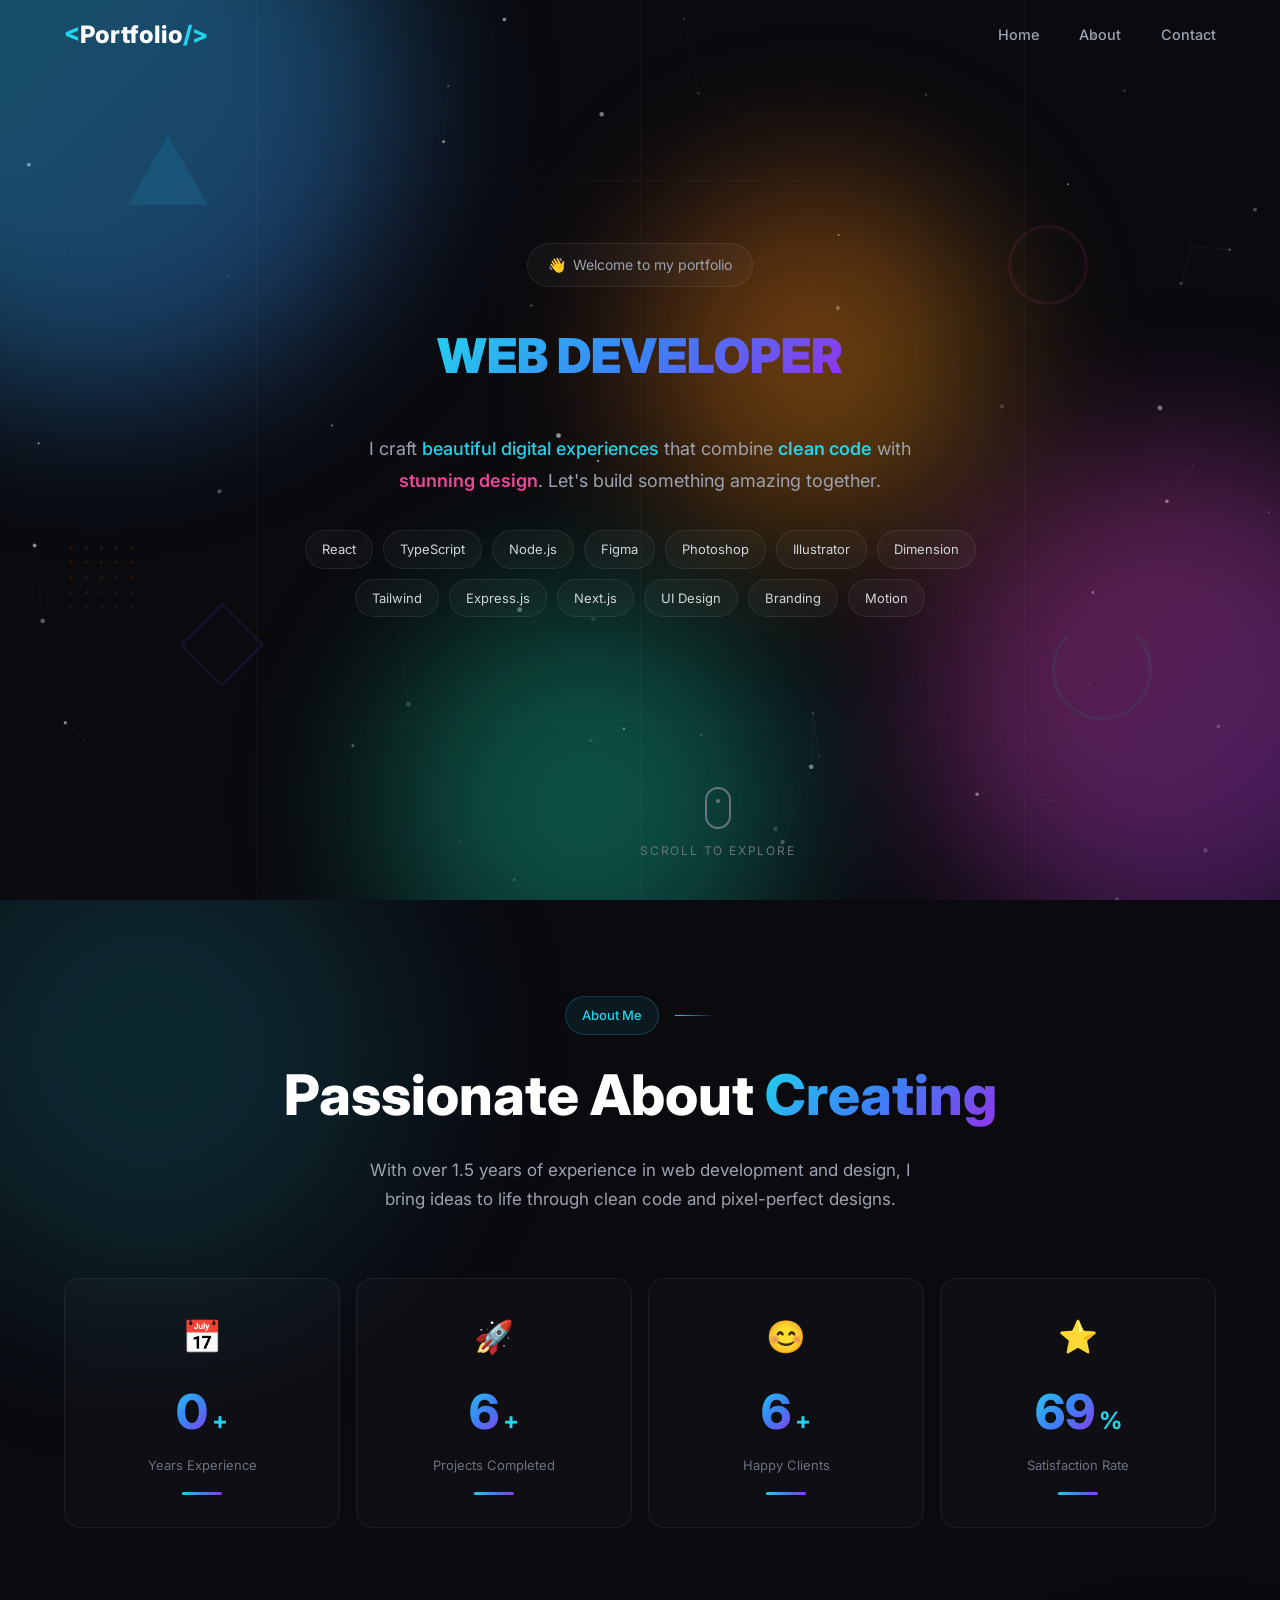
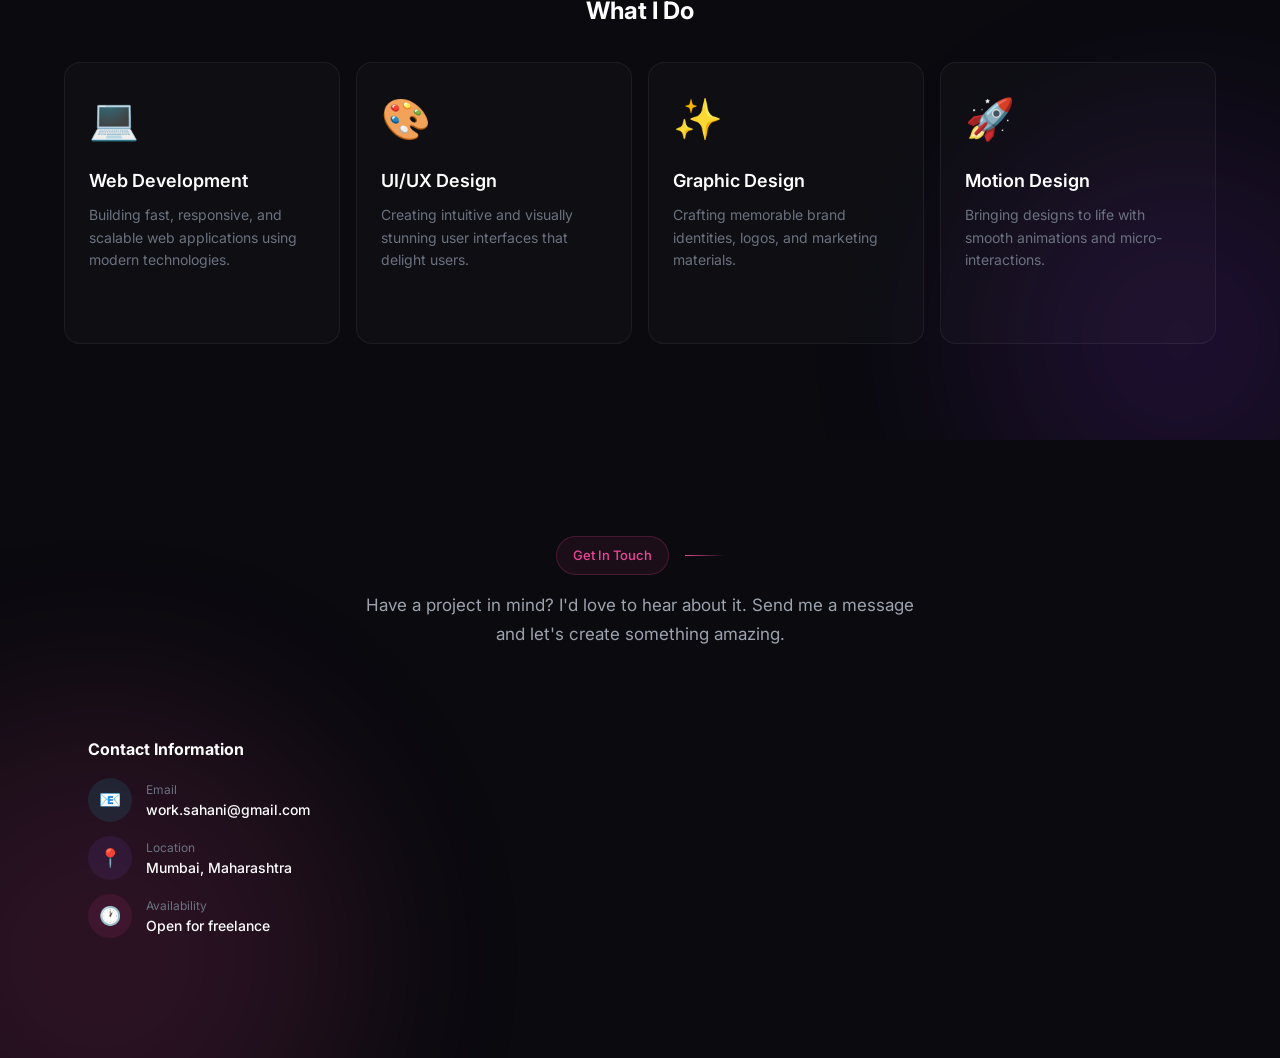
==== commit 1b2a2d03: "Add files via upload Signed-off-by: Sachu-ss <divbha331@gmail.com>" ====
--- a/index.html
+++ b/index.html
@@ -10,187 +10,285 @@
     <link href="https://fonts.googleapis.com/css2?family=Inter:wght@300;400;500;600;700;800;900&display=swap" rel="stylesheet">
 </head>
 <body>
+    <!-- Animated Background Canvas -->
+    <canvas id="particleCanvas" class="particle-canvas"></canvas>
+    
+    <!-- Animated Gradient Mesh Background -->
+    <div class="gradient-mesh">
+        <div class="mesh-blob mesh-blob-1"></div>
+        <div class="mesh-blob mesh-blob-2"></div>
+        <div class="mesh-blob mesh-blob-3"></div>
+        <div class="mesh-blob mesh-blob-4"></div>
+    </div>
+
     <!-- Navigation -->
     <nav class="navbar" id="navbar">
         <div class="nav-container">
-            <a href="#" class="logo">Alex.</a>
+            <a href="#" class="logo">
+                <span class="logo-bracket">&lt;</span>Portfolio<span class="logo-bracket">/&gt;</span>
+            </a>
             <ul class="nav-links">
                 <li><a href="#home" class="nav-link">Home</a></li>
                 <li><a href="#about" class="nav-link">About</a></li>
-                <li><a href="#projects" class="nav-link">Projects</a></li>
+               <!-- <li><a href="#projects" class="nav-link">Projects</a></li>-->
                 <li><a href="#contact" class="nav-link">Contact</a></li>
             </ul>
             <a href="#contact" class="nav-cta">Hire Me</a>
             <button class="mobile-menu-btn" id="mobileMenuBtn" aria-label="Toggle menu">
-                <span></span>
-                <span></span>
-                <span></span>
+                <span class="menu-line"></span>
+                <span class="menu-line"></span>
+                <span class="menu-line"></span>
             </button>
         </div>
     </nav>
 
     <!-- Mobile Menu -->
     <div class="mobile-menu" id="mobileMenu">
-        <a href="#home" class="mobile-link">Home</a>
-        <a href="#about" class="mobile-link">About</a>
-        <a href="#projects" class="mobile-link">Projects</a>
-        <a href="#contact" class="mobile-link">Contact</a>
-        <a href="#contact" class="mobile-cta">Hire Me</a>
+        <div class="mobile-menu-bg"></div>
+        <a href="#home" class="mobile-link" style="--delay: 0.1s">Home</a>
+        <a href="#about" class="mobile-link" style="--delay: 0.2s">About</a>
+        <!-- <a href="#projects" class="mobile-link" style="--delay: 0.3s">Projects</a> -->
+        <a href="#contact" class="mobile-link" style="--delay: 0.4s">Contact</a>
+        <a href="#contact" class="mobile-cta" style="--delay: 0.5s">Hire Me</a>
     </div>
 
     <!-- Hero Section -->
     <section class="hero" id="home">
-        <!-- Animated Background Grid -->
-        <div class="bg-grid"></div>
-        
-        <!-- Floating Orbs -->
-        <div class="orb orb-1"></div>
-        <div class="orb orb-2"></div>
-        <div class="orb orb-3"></div>
-
-        <!-- Corner Decorations -->
-        <div class="corner corner-tl"></div>
-        <div class="corner corner-tr"></div>
-        <div class="corner corner-bl"></div>
-        <div class="corner corner-br"></div>
+        <!-- Floating Geometric Shapes -->
+        <div class="shape shape-triangle"></div>
+        <div class="shape shape-circle"></div>
+        <div class="shape shape-square"></div>
+        <div class="shape shape-ring"></div>
+        <div class="shape shape-dots"></div>
+
+        <!-- Animated Grid Lines -->
+        <div class="grid-lines">
+            <div class="grid-line grid-line-h"></div>
+            <div class="grid-line grid-line-h"></div>
+            <div class="grid-line grid-line-h"></div>
+            <div class="grid-line grid-line-v"></div>
+            <div class="grid-line grid-line-v"></div>
+            <div class="grid-line grid-line-v"></div>
+        </div>
 
         <div class="hero-content">
-            <!-- Greeting -->
-            <span class="greeting scroll-animate">👋 Welcome to my portfolio</span>
+            <!-- Greeting Badge -->
+            <div class="greeting-wrapper scroll-reveal" data-reveal="fade-up">
+                <span class="greeting">
+                    <span class="greeting-wave">👋</span>
+                    <span class="greeting-text">Welcome to my portfolio</span>
+                </span>
+            </div>
             
-            <!-- Name -->
-            <h1 class="hero-name scroll-animate">
-                Hi, I'm <span class="name-highlight">Alex</span>
-                <svg class="underline-svg" viewBox="0 0 200 12" fill="none">
-                    <path class="underline-path" d="M2 10C50 2 150 2 198 10" stroke="url(#gradient)" stroke-width="4" stroke-linecap="round"/>
-                    <defs>
-                        <linearGradient id="gradient" x1="0" y1="0" x2="200" y2="0">
-                            <stop stop-color="#22d3ee"/>
-                            <stop offset="0.5" stop-color="#3b82f6"/>
-                            <stop offset="1" stop-color="#9333ea"/>
-                        </linearGradient>
-                    </defs>
-                </svg>
-            </h1>
+            <!-- Name with Typing Effect -->
+           <!-- <h1 class="hero-name scroll-reveal" data-reveal="fade-up" data-delay="100">
+                <span class="name-prefix">Hi, I'm</span>
+                <span class="name-highlight">
+                    <span class="typing-text">Alex</span>
+                    <span class="typing-cursor"></span>
+                </span>
+            </h1> -->
 
             <!-- Infinite Loop Role Animation -->
-            <div class="role-container scroll-animate">
+            <div class="role-container scroll-reveal" data-reveal="fade-up" data-delay="200">
                 <div class="role-wrapper">
-                    <div class="role role-1 active">WEB DEVELOPER</div>
-                    <div class="role role-2">UI/UX DESIGNER</div>
-                    <div class="role role-3">GRAPHIC DESIGNER</div>
-                    <div class="role role-4">CREATIVE CODER</div>
+                    <div class="role role-1 active">
+                        <span class="role-text">WEB DEVELOPER</span>
+                        <span class="role-glow"></span>
+                    </div>
+                    <div class="role role-2">
+                        <span class="role-text">UI/UX DESIGNER</span>
+                        <span class="role-glow"></span>
+                    </div>
+                    <div class="role role-3">
+                        <span class="role-text">GRAPHIC DESIGNER</span>
+                        <span class="role-glow"></span>
+                    </div>
+                    <div class="role role-4">
+                        <span class="role-text">CREATIVE CODER</span>
+                        <span class="role-glow"></span>
+                    </div>
                 </div>
             </div>
 
             <!-- Description -->
-            <p class="hero-description scroll-animate">
-                I craft beautiful digital experiences that combine <span class="text-cyan">clean code</span> with <span class="text-pink">stunning design</span>. Let's build something amazing together.
+            <p class="hero-description scroll-reveal" data-reveal="fade-up" data-delay="300">
+                I craft <span class="highlight-cyan">beautiful digital experiences</span> that combine 
+                <span class="highlight-word" data-color="cyan">clean code</span> with 
+                <span class="highlight-word" data-color="pink">stunning design</span>. 
+                Let's build something amazing together.
             </p>
 
             <!-- Skills Tags -->
-            <div class="skills-container scroll-animate">
-                <span class="skill-tag">React</span>
-                <span class="skill-tag">TypeScript</span>
-                <span class="skill-tag">Node.js</span>
-                <span class="skill-tag">Figma</span>
-                <span class="skill-tag">Photoshop</span>
-                <span class="skill-tag">Illustrator</span>
-                <span class="skill-tag">Tailwind CSS</span>
-                <span class="skill-tag">Three.js</span>
-                <span class="skill-tag">Next.js</span>
-                <span class="skill-tag">UI Design</span>
-                <span class="skill-tag">Branding</span>
-                <span class="skill-tag">Motion</span>
+            <div class="skills-container scroll-reveal" data-reveal="fade-up" data-delay="400">
+                <span class="skill-tag" style="--tag-color: #22d3ee">React</span>
+                <span class="skill-tag" style="--tag-color: #3b82f6">TypeScript</span>
+                <span class="skill-tag" style="--tag-color: #10b981">Node.js</span>
+                <span class="skill-tag" style="--tag-color: #f472b6">Figma</span>
+                <span class="skill-tag" style="--tag-color: #8b5cf6">Photoshop</span>
+                <span class="skill-tag" style="--tag-color: #f59e0b">Illustrator</span>
+                <span class="skill-tag" style="--tag-color: #f59e0b">Dimension</span>
+                <span class="skill-tag" style="--tag-color: #06b6d4">Tailwind</span>
+                <span class="skill-tag" style="--tag-color: #ec4899">Express.js</span>
+                <span class="skill-tag" style="--tag-color: #6366f1">Next.js</span>
+                <span class="skill-tag" style="--tag-color: #14b8a6">UI Design</span>
+                <span class="skill-tag" style="--tag-color: #f97316">Branding</span>
+                <span class="skill-tag" style="--tag-color: #a855f7">Motion</span>
             </div>
 
             <!-- CTA Buttons -->
-            <div class="hero-buttons scroll-animate">
-                <a href="#projects" class="btn btn-primary">
-                    View My Work
-                    <svg class="btn-icon" viewBox="0 0 24 24" fill="none" stroke="currentColor" stroke-width="2">
-                        <path d="M17 8l4 4m0 0l-4 4m4-4H3"/>
-                    </svg>
+            <div class="hero-buttons scroll-reveal" data-reveal="fade-up" data-delay="500">
+                <a href="#projects" class="btn btn-primary btn-glow">
+                    <span class="btn-text">View My Work</span>
+                    <span class="btn-icon-wrapper">
+                        <svg class="btn-icon" viewBox="0 0 24 24" fill="none" stroke="currentColor" stroke-width="2">
+                            <path d="M17 8l4 4m0 0l-4 4m4-4H3"/>
+                        </svg>
+                    </span>
                 </a>
-                <a href="#contact" class="btn btn-secondary">Get In Touch</a>
+                <a href="#contact" class="btn btn-secondary">
+                    <span class="btn-text">Get In Touch</span>
+                </a>
             </div>
 
             <!-- Role Indicator Dots -->
-            <div class="role-dots">
-                <button class="role-dot active" data-index="0" aria-label="Role 1"></button>
-                <button class="role-dot" data-index="1" aria-label="Role 2"></button>
-                <button class="role-dot" data-index="2" aria-label="Role 3"></button>
-                <button class="role-dot" data-index="3" aria-label="Role 4"></button>
+            <div class="role-dots scroll-reveal" data-reveal="fade-up" data-delay="600">
+                <button class="role-dot active" data-index="0" aria-label="Web Developer">
+                    <span class="dot-pulse"></span>
+                </button>
+                <button class="role-dot" data-index="1" aria-label="UI/UX Designer">
+                    <span class="dot-pulse"></span>
+                </button>
+                <button class="role-dot" data-index="2" aria-label="Graphic Designer">
+                    <span class="dot-pulse"></span>
+                </button>
+                <button class="role-dot" data-index="3" aria-label="Creative Coder">
+                    <span class="dot-pulse"></span>
+                </button>
             </div>
         </div>
 
         <!-- Scroll Indicator -->
-        <a href="#about" class="scroll-indicator">
-            <span class="scroll-text">Scroll</span>
+        <a href="#about" class="scroll-indicator scroll-reveal" data-reveal="fade-up" data-delay="700">
             <div class="scroll-mouse">
                 <div class="scroll-wheel"></div>
             </div>
+            <span class="scroll-text">Scroll to explore</span>
         </a>
+
+        <!-- Corner Accents -->
+        <div class="corner-accent corner-tl">
+            <div class="corner-line corner-line-h"></div>
+            <div class="corner-line corner-line-v"></div>
+        </div>
+        <div class="corner-accent corner-tr">
+            <div class="corner-line corner-line-h"></div>
+            <div class="corner-line corner-line-v"></div>
+        </div>
+        <div class="corner-accent corner-bl">
+            <div class="corner-line corner-line-h"></div>
+            <div class="corner-line corner-line-v"></div>
+        </div>
+        <div class="corner-accent corner-br">
+            <div class="corner-line corner-line-h"></div>
+            <div class="corner-line corner-line-v"></div>
+        </div>
     </section>
 
     <!-- About Section -->
     <section class="about" id="about">
-        <div class="bg-pattern"></div>
-        
+        <!-- Section Background -->
+        <div class="section-bg">
+            <div class="bg-glow bg-glow-1"></div>
+            <div class="bg-glow bg-glow-2"></div>
+        </div>
+
         <div class="container">
-            <div class="section-header scroll-animate">
-                <span class="section-tag">About Me</span>
+            <div class="section-header scroll-reveal" data-reveal="fade-up">
+                <div class="section-tag-wrapper">
+                    <span class="section-tag">About Me</span>
+                    <span class="tag-line"></span>
+                </div>
                 <h2 class="section-title">
                     Passionate About <span class="gradient-text">Creating</span>
                 </h2>
                 <p class="section-description">
-                    With over 5 years of experience in web development and design, I bring ideas to life through clean code and pixel-perfect designs.
+                    With over 1.5 years of experience in web development and design, I bring ideas to life 
+                    through clean code and pixel-perfect designs.
                 </p>
             </div>
 
-            <!-- Stats -->
+            <!-- Stats Grid -->
             <div class="stats-grid">
-                <div class="stat-card scroll-animate">
-                    <div class="stat-value">5+</div>
+                <div class="stat-card scroll-reveal" data-reveal="scale-up" data-delay="100">
+                    <div class="stat-icon">📅</div>
+                    <div class="stat-value" data-target="1.5">0</div>
+                    <div class="stat-suffix">+</div>
                     <div class="stat-label">Years Experience</div>
-                </div>
-                <div class="stat-card scroll-animate">
-                    <div class="stat-value">50+</div>
+                    <div class="stat-bar"></div>
+                </div>
+                <div class="stat-card scroll-reveal" data-reveal="scale-up" data-delay="200">
+                    <div class="stat-icon">🚀</div>
+                    <div class="stat-value" data-target="10">0</div>
+                    <div class="stat-suffix">+</div>
                     <div class="stat-label">Projects Completed</div>
-                </div>
-                <div class="stat-card scroll-animate">
-                    <div class="stat-value">30+</div>
+                    <div class="stat-bar"></div>
+                </div>
+                <div class="stat-card scroll-reveal" data-reveal="scale-up" data-delay="300">
+                    <div class="stat-icon">😊</div>
+                    <div class="stat-value" data-target="10">0</div>
+                    <div class="stat-suffix">+</div>
                     <div class="stat-label">Happy Clients</div>
-                </div>
-                <div class="stat-card scroll-animate">
-                    <div class="stat-value">100%</div>
+                    <div class="stat-bar"></div>
+                </div>
+                <div class="stat-card scroll-reveal" data-reveal="scale-up" data-delay="400">
+                    <div class="stat-icon">⭐</div>
+                    <div class="stat-value" data-target="100">0</div>
+                    <div class="stat-suffix">%</div>
                     <div class="stat-label">Satisfaction Rate</div>
+                    <div class="stat-bar"></div>
                 </div>
             </div>
 
             <!-- Services -->
             <div class="services-section">
-                <h3 class="services-title scroll-animate">What I Do</h3>
+                <h3 class="services-title scroll-reveal" data-reveal="fade-up">What I Do</h3>
                 <div class="services-grid">
-                    <div class="service-card scroll-animate">
-                        <div class="service-icon">💻</div>
+                    <div class="service-card scroll-reveal" data-reveal="slide-left" data-delay="100">
+                        <div class="service-icon-wrapper">
+                            <div class="service-icon">💻</div>
+                            <div class="service-icon-glow"></div>
+                        </div>
                         <h4 class="service-title">Web Development</h4>
                         <p class="service-description">Building fast, responsive, and scalable web applications using modern technologies.</p>
-                    </div>
-                    <div class="service-card scroll-animate">
-                        <div class="service-icon">🎨</div>
+                        <div class="service-arrow">→</div>
+                    </div>
+                    <div class="service-card scroll-reveal" data-reveal="slide-up" data-delay="200">
+                        <div class="service-icon-wrapper">
+                            <div class="service-icon">🎨</div>
+                            <div class="service-icon-glow"></div>
+                        </div>
                         <h4 class="service-title">UI/UX Design</h4>
                         <p class="service-description">Creating intuitive and visually stunning user interfaces that delight users.</p>
-                    </div>
-                    <div class="service-card scroll-animate">
-                        <div class="service-icon">✨</div>
+                        <div class="service-arrow">→</div>
+                    </div>
+                    <div class="service-card scroll-reveal" data-reveal="slide-up" data-delay="300">
+                        <div class="service-icon-wrapper">
+                            <div class="service-icon">✨</div>
+                            <div class="service-icon-glow"></div>
+                        </div>
                         <h4 class="service-title">Graphic Design</h4>
                         <p class="service-description">Crafting memorable brand identities, logos, and marketing materials.</p>
-                    </div>
-                    <div class="service-card scroll-animate">
-                        <div class="service-icon">🚀</div>
+                        <div class="service-arrow">→</div>
+                    </div>
+                    <div class="service-card scroll-reveal" data-reveal="slide-right" data-delay="400">
+                        <div class="service-icon-wrapper">
+                            <div class="service-icon">🚀</div>
+                            <div class="service-icon-glow"></div>
+                        </div>
                         <h4 class="service-title">Motion Design</h4>
                         <p class="service-description">Bringing designs to life with smooth animations and micro-interactions.</p>
+                        <div class="service-arrow">→</div>
                     </div>
                 </div>
             </div>
@@ -199,11 +297,16 @@
 
     <!-- Projects Section -->
     <section class="projects" id="projects">
-        <div class="bg-gradient"></div>
-        
+        <div class="section-bg">
+            <div class="bg-glow bg-glow-3"></div>
+        </div>
+
         <div class="container">
-            <div class="section-header scroll-animate">
-                <span class="section-tag section-tag-purple">My Work</span>
+            <div class="section-header scroll-reveal" data-reveal="fade-up">
+                <div class="section-tag-wrapper">
+                    <span class="section-tag section-tag-purple">My Work</span>
+                    <span class="tag-line tag-line-purple"></span>
+                </div>
                 <h2 class="section-title">
                     Featured <span class="gradient-text-purple">Projects</span>
                 </h2>
@@ -214,9 +317,14 @@
 
             <!-- Projects Grid -->
             <div class="projects-grid">
-                <div class="project-card scroll-animate">
-                    <div class="project-image project-gradient-pink">
-                        <span class="project-icon">🛒</span>
+                <article class="project-card scroll-reveal" data-reveal="slide-up" data-delay="100">
+                    <div class="project-image-wrapper">
+                        <div class="project-image project-gradient-pink">
+                            <span class="project-icon">🛒</span>
+                        </div>
+                        <div class="project-overlay">
+                            <span class="project-view">View Project</span>
+                        </div>
                     </div>
                     <div class="project-content">
                         <span class="project-category">Web Development</span>
@@ -229,11 +337,16 @@
                             <span class="tech-tag">Stripe</span>
                         </div>
                     </div>
-                </div>
-
-                <div class="project-card scroll-animate">
-                    <div class="project-image project-gradient-cyan">
-                        <span class="project-icon">📊</span>
+                </article>
+
+                <article class="project-card scroll-reveal" data-reveal="slide-up" data-delay="200">
+                    <div class="project-image-wrapper">
+                        <div class="project-image project-gradient-cyan">
+                            <span class="project-icon">📊</span>
+                        </div>
+                        <div class="project-overlay">
+                            <span class="project-view">View Project</span>
+                        </div>
                     </div>
                     <div class="project-content">
                         <span class="project-category">UI/UX Design</span>
@@ -246,11 +359,16 @@
                             <span class="tech-tag">TypeScript</span>
                         </div>
                     </div>
-                </div>
-
-                <div class="project-card scroll-animate">
-                    <div class="project-image project-gradient-purple">
-                        <span class="project-icon">🎨</span>
+                </article>
+
+                <article class="project-card scroll-reveal" data-reveal="slide-up" data-delay="300">
+                    <div class="project-image-wrapper">
+                        <div class="project-image project-gradient-purple">
+                            <span class="project-icon">🎨</span>
+                        </div>
+                        <div class="project-overlay">
+                            <span class="project-view">View Project</span>
+                        </div>
                     </div>
                     <div class="project-content">
                         <span class="project-category">Graphic Design</span>
@@ -262,11 +380,16 @@
                             <span class="tech-tag">InDesign</span>
                         </div>
                     </div>
-                </div>
-
-                <div class="project-card scroll-animate">
-                    <div class="project-image project-gradient-emerald">
-                        <span class="project-icon">💬</span>
+                </article>
+
+                <article class="project-card scroll-reveal" data-reveal="slide-up" data-delay="100">
+                    <div class="project-image-wrapper">
+                        <div class="project-image project-gradient-emerald">
+                            <span class="project-icon">💬</span>
+                        </div>
+                        <div class="project-overlay">
+                            <span class="project-view">View Project</span>
+                        </div>
                     </div>
                     <div class="project-content">
                         <span class="project-category">Web Development</span>
@@ -279,11 +402,16 @@
                             <span class="tech-tag">Redis</span>
                         </div>
                     </div>
-                </div>
-
-                <div class="project-card scroll-animate">
-                    <div class="project-image project-gradient-orange">
-                        <span class="project-icon">🌐</span>
+                </article>
+
+                <article class="project-card scroll-reveal" data-reveal="slide-up" data-delay="200">
+                    <div class="project-image-wrapper">
+                        <div class="project-image project-gradient-orange">
+                            <span class="project-icon">🌐</span>
+                        </div>
+                        <div class="project-overlay">
+                            <span class="project-view">View Project</span>
+                        </div>
                     </div>
                     <div class="project-content">
                         <span class="project-category">UI/UX Design</span>
@@ -296,11 +424,16 @@
                             <span class="tech-tag">Three.js</span>
                         </div>
                     </div>
-                </div>
-
-                <div class="project-card scroll-animate">
-                    <div class="project-image project-gradient-red">
-                        <span class="project-icon">📱</span>
+                </article>
+
+                <article class="project-card scroll-reveal" data-reveal="slide-up" data-delay="300">
+                    <div class="project-image-wrapper">
+                        <div class="project-image project-gradient-red">
+                            <span class="project-icon">📱</span>
+                        </div>
+                        <div class="project-overlay">
+                            <span class="project-view">View Project</span>
+                        </div>
                     </div>
                     <div class="project-content">
                         <span class="project-category">Graphic Design</span>
@@ -312,16 +445,18 @@
                             <span class="tech-tag">After Effects</span>
                         </div>
                     </div>
-                </div>
+                </article>
             </div>
 
             <!-- View All Button -->
-            <div class="text-center scroll-animate">
-                <a href="#" class="btn btn-outline">
-                    View All Projects
-                    <svg class="btn-icon" viewBox="0 0 24 24" fill="none" stroke="currentColor" stroke-width="2">
-                        <path d="M17 8l4 4m0 0l-4 4m4-4H3"/>
-                    </svg>
+            <div class="text-center scroll-reveal" data-reveal="fade-up" data-delay="400">
+                <a href="#" class="btn btn-outline btn-animated">
+                    <span class="btn-text">View All Projects</span>
+                    <span class="btn-icon-wrapper">
+                        <svg class="btn-icon" viewBox="0 0 24 24" fill="none" stroke="currentColor" stroke-width="2">
+                            <path d="M17 8l4 4m0 0l-4 4m4-4H3"/>
+                        </svg>
+                    </span>
                 </a>
             </div>
         </div>
@@ -329,14 +464,19 @@
 
     <!-- Contact Section -->
     <section class="contact" id="contact">
-        <div class="bg-gradient-contact"></div>
-        
+        <div class="section-bg">
+            <div class="bg-glow bg-glow-4"></div>
+        </div>
+
         <div class="container">
-            <div class="section-header scroll-animate">
-                <span class="section-tag section-tag-pink">Get In Touch</span>
-                <h2 class="section-title">
+            <div class="section-header scroll-reveal" data-reveal="fade-up">
+                <div class="section-tag-wrapper">
+                    <span class="section-tag section-tag-pink">Get In Touch</span>
+                    <span class="tag-line tag-line-pink"></span>
+                </div>
+               <!-- <h2 class="section-title">
                     Let's Work <span class="gradient-text-pink">Together</span>
-                </h2>
+                </h2>-->
                 <p class="section-description">
                     Have a project in mind? I'd love to hear about it. Send me a message and let's create something amazing.
                 </p>
@@ -344,50 +484,70 @@
 
             <div class="contact-grid">
                 <!-- Contact Form -->
-                <div class="contact-form-wrapper scroll-animate">
+                <div class="contact-form-wrapper scroll-reveal" data-reveal="slide-right">
                     <form class="contact-form" id="contactForm">
                         <div class="form-group">
-                            <label for="name" class="form-label">Your Name</label>
+                            <label for="name" class="form-label">
+                                <span class="label-icon">👤</span>
+                                Your Name
+                            </label>
                             <input type="text" id="name" name="name" class="form-input" placeholder="John Doe" required>
+                            <span class="input-focus"></span>
                         </div>
                         <div class="form-group">
-                            <label for="email" class="form-label">Your Email</label>
+                            <label for="email" class="form-label">
+                                <span class="label-icon">✉️</span>
+                                Your Email
+                            </label>
                             <input type="email" id="email" name="email" class="form-input" placeholder="john@example.com" required>
+                            <span class="input-focus"></span>
                         </div>
                         <div class="form-group">
-                            <label for="message" class="form-label">Your Message</label>
+                            <label for="message" class="form-label">
+                                <span class="label-icon">💬</span>
+                                Your Message
+                            </label>
                             <textarea id="message" name="message" class="form-textarea" rows="5" placeholder="Tell me about your project..." required></textarea>
-                        </div>
-                        <button type="submit" class="btn btn-primary btn-full">
-                            Send Message
-                            <svg class="btn-icon" viewBox="0 0 24 24" fill="none" stroke="currentColor" stroke-width="2">
-                                <path d="M12 19l9 2-9-18-9 18 9-2zm0 0v-8"/>
-                            </svg>
+                            <span class="input-focus"></span>
+                        </div>
+                        <button type="submit" class="btn btn-primary btn-glow btn-full">
+                            <span class="btn-text">Send Message</span>
+                            <span class="btn-icon-wrapper">
+                                <svg class="btn-icon" viewBox="0 0 24 24" fill="none" stroke="currentColor" stroke-width="2">
+                                    <path d="M12 19l9 2-9-18-9 18 9-2zm0 0v-8"/>
+                                </svg>
+                            </span>
                         </button>
                     </form>
                 </div>
 
                 <!-- Contact Info -->
-                <div class="contact-info scroll-animate">
+                <div class="contact-info scroll-reveal" data-reveal="slide-left">
                     <div class="info-card">
                         <h3 class="info-title">Contact Information</h3>
                         <div class="info-items">
                             <div class="info-item">
-                                <div class="info-icon info-icon-cyan">📧</div>
+                                <div class="info-icon info-icon-cyan">
+                                    <span class="info-icon-inner">📧</span>
+                                </div>
                                 <div class="info-content">
                                     <span class="info-label">Email</span>
-                                    <span class="info-value">hello@alexdesign.dev</span>
+                                    <span class="info-value">work.sahani@gmail.com</span>
                                 </div>
                             </div>
                             <div class="info-item">
-                                <div class="info-icon info-icon-purple">📍</div>
+                                <div class="info-icon info-icon-purple">
+                                    <span class="info-icon-inner">📍</span>
+                                </div>
                                 <div class="info-content">
                                     <span class="info-label">Location</span>
-                                    <span class="info-value">San Francisco, CA</span>
+                                    <span class="info-value">Mumbai, Maharashtra</span>
                                 </div>
                             </div>
                             <div class="info-item">
-                                <div class="info-icon info-icon-pink">🕐</div>
+                                <div class="info-icon info-icon-pink">
+                                    <span class="info-icon-inner">🕐</span>
+                                </div>
                                 <div class="info-content">
                                     <span class="info-label">Availability</span>
                                     <span class="info-value">Open for freelance</span>
@@ -396,19 +556,34 @@
                         </div>
                     </div>
 
-                    <div class="info-card">
+                    <div class="info-card" style="display: none;">
                         <h3 class="info-title">Follow Me</h3>
                         <div class="social-links">
-                            <a href="#" class="social-link" title="GitHub">⭐</a>
-                            <a href="#" class="social-link" title="LinkedIn">💼</a>
-                            <a href="#" class="social-link" title="Dribbble">🏀</a>
-                            <a href="#" class="social-link" title="Twitter">🐦</a>
+                            <a href="#" class="social-link" title="GitHub">
+                                <span class="social-icon">⭐</span>
+                                <span class="social-glow"></span>
+                            </a>
+                            <a href="#" class="social-link" title="LinkedIn">
+                                <span class="social-icon">💼</span>
+                                <span class="social-glow"></span>
+                            </a>
+                            <a href="#" class="social-link" title="Dribbble">
+                                <span class="social-icon">🏀</span>
+                                <span class="social-glow"></span>
+                            </a>
+                            <a href="#" class="social-link" title="Twitter">
+                                <span class="social-icon">🐦</span>
+                                <span class="social-glow"></span>
+                            </a>
                         </div>
                     </div>
 
                     <div class="quick-response">
-                        <p class="quick-text">⚡ Quick Response</p>
-                        <p class="quick-desc">I typically respond to all inquiries within 24 hours. Looking forward to hearing from you!</p>
+                        <div class="quick-icon">⚡</div>
+                        <div class="quick-content">
+                            <p class="quick-title">Quick Response</p>
+                            <p class="quick-desc">I typically respond within 24 hours</p>
+                        </div>
                     </div>
                 </div>
             </div>
@@ -419,12 +594,14 @@
     <footer class="footer">
         <div class="container">
             <div class="footer-content">
-                <div class="footer-logo">Alex.</div>
+                <div class="footer-logo">
+                    <span class="logo-bracket">&lt;</span>Alex<span class="logo-bracket">/&gt;</span>
+                </div>
                 <p class="footer-text">
-                    © <span id="currentYear"></span> Alex. All rights reserved. Crafted with <span class="heart">♥</span> and lots of ☕
+                    © <span id="currentYear"></span> Alex. Crafted with <span class="heart">♥</span> and lots of <span class="coffee">☕</span>
                 </p>
                 <button class="back-to-top" id="backToTop" aria-label="Back to top">
-                    <span>Back to top</span>
+                    <span class="back-to-top-text">Back to top</span>
                     <div class="back-to-top-icon">
                         <svg viewBox="0 0 24 24" fill="none" stroke="currentColor" stroke-width="2">
                             <path d="M5 10l7-7m0 0l7 7m-7-7v18"/>
--- a/style.css
+++ b/style.css
@@ -1,11 +1,12 @@
 /* ========================================
-   PORTFOLIO - PURE CSS (NO FRAMEWORKS)
+   PORTFOLIO - ATTRACTIVE DESIGN
+   Pure CSS - No Frameworks
    ======================================== */
 
 /* CSS Variables */
 :root {
-    --color-bg: #0a0a0a;
-    --color-bg-light: #111111;
+    --color-bg: #0a0a0f;
+    --color-bg-light: #111118;
     --color-white: #ffffff;
     --color-gray-100: #f3f4f6;
     --color-gray-300: #d1d5db;
@@ -27,17 +28,19 @@
     --color-emerald: #10b981;
     --color-teal: #14b8a6;
     --color-violet: #8b5cf6;
+    --color-indigo: #6366f1;
     
     --gradient-cyan-purple: linear-gradient(135deg, var(--color-cyan), var(--color-blue), var(--color-purple));
     --gradient-pink-orange: linear-gradient(135deg, var(--color-pink), var(--color-rose), var(--color-orange));
     --gradient-purple-pink: linear-gradient(135deg, var(--color-violet), var(--color-purple), var(--color-pink));
+    --gradient-emerald-cyan: linear-gradient(135deg, var(--color-emerald), var(--color-teal), var(--color-cyan));
     
     --font-family: 'Inter', -apple-system, BlinkMacSystemFont, 'Segoe UI', Roboto, sans-serif;
     
-    --transition-fast: 0.2s ease;
-    --transition-normal: 0.3s ease;
-    --transition-slow: 0.5s ease;
-    --transition-slower: 0.7s ease;
+    --transition-fast: 0.2s cubic-bezier(0.4, 0, 0.2, 1);
+    --transition-normal: 0.3s cubic-bezier(0.4, 0, 0.2, 1);
+    --transition-slow: 0.5s cubic-bezier(0.4, 0, 0.2, 1);
+    --transition-spring: 0.6s cubic-bezier(0.34, 1.56, 0.64, 1);
 }
 
 /* Reset & Base */
@@ -58,6 +61,7 @@
     color: var(--color-white);
     line-height: 1.6;
     overflow-x: hidden;
+    min-height: 100vh;
 }
 
 a {
@@ -76,16 +80,90 @@
     background: none;
 }
 
-img {
-    max-width: 100%;
-    display: block;
-}
-
-/* Container */
-.container {
-    max-width: 1200px;
-    margin: 0 auto;
-    padding: 0 1.5rem;
+/* ========================================
+   PARTICLE CANVAS BACKGROUND
+   ======================================== */
+.particle-canvas {
+    position: fixed;
+    top: 0;
+    left: 0;
+    width: 100%;
+    height: 100%;
+    pointer-events: none;
+    z-index: 0;
+}
+
+/* ========================================
+   ANIMATED GRADIENT MESH BACKGROUND
+   ======================================== */
+.gradient-mesh {
+    position: fixed;
+    top: 0;
+    left: 0;
+    width: 100%;
+    height: 100%;
+    pointer-events: none;
+    z-index: 0;
+    overflow: hidden;
+}
+
+.mesh-blob {
+    position: absolute;
+    border-radius: 50%;
+    filter: blur(80px);
+    opacity: 0.4;
+    animation: blobFloat 20s ease-in-out infinite;
+}
+
+.mesh-blob-1 {
+    width: 600px;
+    height: 600px;
+    background: linear-gradient(135deg, var(--color-cyan), var(--color-blue));
+    top: -200px;
+    left: -200px;
+    animation-delay: 0s;
+}
+
+.mesh-blob-2 {
+    width: 500px;
+    height: 500px;
+    background: linear-gradient(135deg, var(--color-pink), var(--color-purple));
+    top: 50%;
+    right: -150px;
+    animation-delay: -5s;
+}
+
+.mesh-blob-3 {
+    width: 400px;
+    height: 400px;
+    background: linear-gradient(135deg, var(--color-emerald), var(--color-teal));
+    bottom: -100px;
+    left: 30%;
+    animation-delay: -10s;
+}
+
+.mesh-blob-4 {
+    width: 350px;
+    height: 350px;
+    background: linear-gradient(135deg, var(--color-orange), var(--color-amber));
+    top: 20%;
+    left: 50%;
+    animation-delay: -15s;
+}
+
+@keyframes blobFloat {
+    0%, 100% {
+        transform: translate(0, 0) scale(1);
+    }
+    25% {
+        transform: translate(50px, -30px) scale(1.1);
+    }
+    50% {
+        transform: translate(-30px, 50px) scale(0.9);
+    }
+    75% {
+        transform: translate(-50px, -20px) scale(1.05);
+    }
 }
 
 /* ========================================
@@ -102,9 +180,9 @@
 }
 
 .navbar.scrolled {
-    background: rgba(10, 10, 10, 0.9);
+    background: #1f2937;
     backdrop-filter: blur(20px);
-    border-bottom: 1px solid rgba(255, 255, 255, 0.1);
+    border-bottom: 1px solid rgba(255, 255, 255, 0.05);
 }
 
 .nav-container {
@@ -119,30 +197,37 @@
 .logo {
     font-size: 1.5rem;
     font-weight: 800;
-    background: var(--gradient-cyan-purple);
-    -webkit-background-clip: text;
-    -webkit-text-fill-color: transparent;
-    background-clip: text;
+    color: var(--color-white);
+}
+
+.logo-bracket {
+    color: var(--color-cyan);
+    transition: color var(--transition-normal);
+}
+
+.logo:hover .logo-bracket {
+    color: var(--color-pink);
 }
 
 .nav-links {
     display: flex;
     align-items: center;
-    gap: 2rem;
+    gap: 2.5rem;
 }
 
 .nav-link {
     color: var(--color-gray-400);
-    font-size: 0.875rem;
+    font-size: 0.9rem;
     font-weight: 500;
     position: relative;
+    padding: 0.5rem 0;
     transition: color var(--transition-normal);
 }
 
-.nav-link::after {
+.nav-link::before {
     content: '';
     position: absolute;
-    bottom: -4px;
+    bottom: 0;
     left: 0;
     width: 0;
     height: 2px;
@@ -154,50 +239,77 @@
     color: var(--color-white);
 }
 
-.nav-link:hover::after {
+.nav-link:hover::before {
     width: 100%;
 }
 
 .nav-cta {
-    padding: 0.625rem 1.25rem;
-    background: var(--color-white);
-    color: var(--color-bg);
+    padding: 0.625rem 1.5rem;
+    background: var(--gradient-cyan-purple);
+    color: var(--color-white);
     border-radius: 9999px;
+    display: none;
     font-size: 0.875rem;
     font-weight: 600;
+    position: relative;
+    overflow: hidden;
     transition: all var(--transition-normal);
 }
 
+.nav-cta::before {
+    content: '';
+    position: absolute;
+    inset: 0;
+    background: var(--gradient-purple-pink);
+    opacity: 0;
+    transition: opacity var(--transition-normal);
+}
+
 .nav-cta:hover {
-    background: var(--color-cyan);
+    transform: translateY(-2px);
+    box-shadow: 0 10px 30px rgba(34, 211, 238, 0.3);
+}
+
+.nav-cta:hover::before {
+    opacity: 1;
+}
+
+.nav-cta span {
+    position: relative;
+    z-index: 1;
 }
 
 /* Mobile Menu Button */
 .mobile-menu-btn {
     display: none;
     flex-direction: column;
-    justify-content: space-between;
+    justify-content: center;
+    align-items: center;
+    width: 40px;
+    height: 40px;
+    gap: 6px;
+}
+
+.menu-line {
+    display: block;
     width: 24px;
-    height: 18px;
-}
-
-.mobile-menu-btn span {
-    display: block;
-    width: 100%;
     height: 2px;
     background: var(--color-white);
+    border-radius: 2px;
     transition: all var(--transition-normal);
-}
-
-.mobile-menu-btn.active span:nth-child(1) {
+    transform-origin: center;
+}
+
+.mobile-menu-btn.active .menu-line:nth-child(1) {
     transform: translateY(8px) rotate(45deg);
 }
 
-.mobile-menu-btn.active span:nth-child(2) {
+.mobile-menu-btn.active .menu-line:nth-child(2) {
     opacity: 0;
-}
-
-.mobile-menu-btn.active span:nth-child(3) {
+    transform: scaleX(0);
+}
+
+.mobile-menu-btn.active .menu-line:nth-child(3) {
     transform: translateY(-8px) rotate(-45deg);
 }
 
@@ -205,11 +317,9 @@
 .mobile-menu {
     position: fixed;
     top: 0;
-    left: 0;
+    left: 50%;
     right: 0;
     bottom: 0;
-    background: rgba(10, 10, 10, 0.98);
-    backdrop-filter: blur(20px);
     z-index: 999;
     display: flex;
     flex-direction: column;
@@ -218,7 +328,17 @@
     gap: 2rem;
     opacity: 0;
     visibility: hidden;
-    transition: all var(--transition-normal);
+    transition: all var(--transition-slow);
+}
+
+.mobile-menu-bg {
+    position: absolute;
+    inset: 0;
+    background: #1f2937;
+    backdrop-filter: blur(30px);
+    transform: scale(1.1);
+    opacity: 0;
+    transition: all var(--transition-slow);
 }
 
 .mobile-menu.active {
@@ -226,13 +346,21 @@
     visibility: visible;
 }
 
+.mobile-menu.active .mobile-menu-bg {
+    transform: scale(1);
+    opacity: 1;
+}
+
 .mobile-link {
-    font-size: 2rem;
+    font-size: 1.4rem;
     font-weight: 700;
     color: var(--color-white);
     opacity: 0;
-    transform: translateY(20px);
-    transition: all var(--transition-normal);
+    transform: translateY(30px);
+    transition: all var(--transition-slow);
+    transition-delay: var(--delay, 0s);
+    position: relative;
+    z-index: 1;
 }
 
 .mobile-menu.active .mobile-link {
@@ -240,30 +368,30 @@
     transform: translateY(0);
 }
 
-.mobile-menu.active .mobile-link:nth-child(1) { transition-delay: 0.1s; }
-.mobile-menu.active .mobile-link:nth-child(2) { transition-delay: 0.2s; }
-.mobile-menu.active .mobile-link:nth-child(3) { transition-delay: 0.3s; }
-.mobile-menu.active .mobile-link:nth-child(4) { transition-delay: 0.4s; }
-
 .mobile-link:hover {
     color: var(--color-cyan);
 }
 
 .mobile-cta {
-    padding: 1rem 2rem;
+    padding: 1rem 1.5rem;
     background: var(--gradient-cyan-purple);
     color: var(--color-white);
     border-radius: 9999px;
+    font-size: 1.125rem;
     font-weight: 600;
+    display: none;
     opacity: 0;
-    transform: translateY(20px);
-    transition: all var(--transition-normal);
+    transform: translateY(30px);
+    transition: all var(--transition-slow);
+    transition-delay: var(--delay, 0s);
+    position: relative;
+    z-index: 1;
+    margin-top: 1rem;
 }
 
 .mobile-menu.active .mobile-cta {
     opacity: 1;
     transform: translateY(0);
-    transition-delay: 0.5s;
 }
 
 /* ========================================
@@ -277,108 +405,114 @@
     position: relative;
     overflow: hidden;
     padding: 6rem 1.5rem;
-}
-
-/* Background Grid */
-.bg-grid {
-    position: absolute;
-    inset: 0;
-    opacity: 0.2;
-    background-image: 
-        linear-gradient(rgba(255, 255, 255, 0.03) 1px, transparent 1px),
-        linear-gradient(90deg, rgba(255, 255, 255, 0.03) 1px, transparent 1px);
-    background-size: 60px 60px;
-    animation: gridMove 20s linear infinite;
-}
-
-@keyframes gridMove {
-    0% { transform: translate(0, 0); }
-    100% { transform: translate(60px, 60px); }
-}
-
-/* Floating Orbs */
-.orb {
-    position: absolute;
-    border-radius: 50%;
+    z-index: 1;
+}
+
+/* Floating Geometric Shapes */
+.shape {
+    position: absolute;
+    opacity: 0.1;
     pointer-events: none;
 }
 
-.orb-1 {
-    width: 500px;
-    height: 500px;
-    background: radial-gradient(circle, rgba(99, 102, 241, 0.4) 0%, transparent 70%);
-    top: 10%;
-    left: -10%;
-    animation: floatOrb1 15s ease-in-out infinite;
-}
-
-.orb-2 {
-    width: 400px;
-    height: 400px;
-    background: radial-gradient(circle, rgba(236, 72, 153, 0.4) 0%, transparent 70%);
-    bottom: 10%;
-    right: -5%;
-    animation: floatOrb2 18s ease-in-out infinite;
-}
-
-.orb-3 {
-    width: 300px;
-    height: 300px;
-    background: radial-gradient(circle, rgba(34, 211, 238, 0.4) 0%, transparent 70%);
-    top: 50%;
-    left: 50%;
-    transform: translate(-50%, -50%);
-    animation: pulseOrb 4s ease-in-out infinite;
-}
-
-@keyframes floatOrb1 {
-    0%, 100% { transform: translate(0, 0) scale(1); }
-    33% { transform: translate(50px, -30px) scale(1.1); }
-    66% { transform: translate(-30px, 50px) scale(0.9); }
-}
-
-@keyframes floatOrb2 {
-    0%, 100% { transform: translate(0, 0) scale(1); }
-    33% { transform: translate(-40px, 40px) scale(1.1); }
-    66% { transform: translate(60px, -20px) scale(0.9); }
-}
-
-@keyframes pulseOrb {
-    0%, 100% { transform: translate(-50%, -50%) scale(1); opacity: 0.2; }
-    50% { transform: translate(-50%, -50%) scale(1.2); opacity: 0.3; }
-}
-
-/* Corner Decorations */
-.corner {
-    position: absolute;
+.shape-triangle {
+    width: 0;
+    height: 0;
+    border-left: 40px solid transparent;
+    border-right: 40px solid transparent;
+    border-bottom: 70px solid var(--color-cyan);
+    top: 15%;
+    left: 10%;
+    animation: shapeFloat 8s ease-in-out infinite;
+}
+
+.shape-circle {
     width: 80px;
     height: 80px;
-    border-color: rgba(255, 255, 255, 0.1);
-    border-style: solid;
-}
-
-.corner-tl {
-    top: 2rem;
-    left: 2rem;
-    border-width: 2px 0 0 2px;
-}
-
-.corner-tr {
-    top: 2rem;
-    right: 2rem;
-    border-width: 2px 2px 0 0;
-}
-
-.corner-bl {
-    bottom: 2rem;
-    left: 2rem;
-    border-width: 0 0 2px 2px;
-}
-
-.corner-br {
-    bottom: 2rem;
-    right: 2rem;
-    border-width: 0 2px 2px 0;
+    border: 3px solid var(--color-pink);
+    border-radius: 50%;
+    top: 25%;
+    right: 15%;
+    animation: shapeFloat 10s ease-in-out infinite reverse;
+}
+
+.shape-square {
+    width: 60px;
+    height: 60px;
+    border: 3px solid var(--color-violet);
+    transform: rotate(45deg);
+    bottom: 25%;
+    left: 15%;
+    animation: shapeRotate 15s linear infinite;
+}
+
+.shape-ring {
+    width: 100px;
+    height: 100px;
+    border: 3px solid var(--color-emerald);
+    border-radius: 50%;
+    border-top-color: transparent;
+    bottom: 20%;
+    right: 10%;
+    animation: shapeRotate 8s linear infinite;
+}
+
+.shape-dots {
+    width: 80px;
+    height: 80px;
+    background-image: radial-gradient(var(--color-orange) 2px, transparent 2px);
+    background-size: 15px 15px;
+    top: 60%;
+    left: 5%;
+    animation: shapeFloat 12s ease-in-out infinite;
+}
+
+@keyframes shapeFloat {
+    0%, 100% { transform: translateY(0) rotate(0deg); }
+    50% { transform: translateY(-30px) rotate(5deg); }
+}
+
+@keyframes shapeRotate {
+    from { transform: rotate(0deg); }
+    to { transform: rotate(360deg); }
+}
+
+/* Grid Lines */
+.grid-lines {
+    position: absolute;
+    inset: 0;
+    pointer-events: none;
+    opacity: 0.03;
+}
+
+.grid-line {
+    position: absolute;
+    background: linear-gradient(90deg, transparent, var(--color-white), transparent);
+}
+
+.grid-line-h {
+    width: 100%;
+    height: 1px;
+    left: 0;
+}
+
+.grid-line-h:nth-child(1) { top: 20%; animation: gridPulse 4s ease-in-out infinite; }
+.grid-line-h:nth-child(2) { top: 50%; animation: gridPulse 4s ease-in-out infinite 1s; }
+.grid-line-h:nth-child(3) { top: 80%; animation: gridPulse 4s ease-in-out infinite 2s; }
+
+.grid-line-v {
+    width: 1px;
+    height: 100%;
+    top: 0;
+}
+
+.grid-line-v:nth-child(4) { left: 20%; animation: gridPulse 4s ease-in-out infinite 0.5s; }
+.grid-line-v:nth-child(5) { left: 50%; animation: gridPulse 4s ease-in-out infinite 1.5s; }
+.grid-line-v:nth-child(6) { left: 80%; animation: gridPulse 4s ease-in-out infinite 2.5s; }
+
+@keyframes gridPulse {
+    0%, 100% { opacity: 0.03; }
+    50% { opacity: 0.08; }
 }
 
 /* Hero Content */
@@ -386,65 +520,90 @@
     text-align: center;
     max-width: 900px;
     position: relative;
-    z-index: 1;
+    z-index: 2;
+}
+
+/* Greeting */
+.greeting-wrapper {
+    margin-bottom: 1.5rem;
 }
 
 .greeting {
-    display: inline-block;
-    padding: 0.5rem 1rem;
-    background: rgba(255, 255, 255, 0.05);
-    border: 1px solid rgba(255, 255, 255, 0.1);
+    display: inline-flex;
+    align-items: center;
+    gap: 0.5rem;
+    padding: 0.625rem 1.25rem;
+    background: rgba(255, 255, 255, 0.03);
+    border: 1px solid rgba(255, 255, 255, 0.08);
     border-radius: 9999px;
     font-size: 0.875rem;
     color: var(--color-gray-400);
-    margin-bottom: 1.5rem;
-}
-
+    backdrop-filter: blur(10px);
+}
+
+.greeting-wave {
+    display: inline-block;
+    animation: wave 2s ease-in-out infinite;
+}
+
+@keyframes wave {
+    0%, 100% { transform: rotate(0deg); }
+    10%, 30%, 50% { transform: rotate(15deg); }
+    20%, 40% { transform: rotate(-15deg); }
+}
+
+/* Hero Name */
 .hero-name {
-    font-size: clamp(2.5rem, 8vw, 5rem);
+    font-size: clamp(2.5rem, 6vw, 4.5rem);
     font-weight: 800;
     color: var(--color-white);
     margin-bottom: 0.5rem;
+}
+
+.name-prefix {
+    display: block;
+    font-size: 0.5em;
+    font-weight: 500;
+    color: var(--color-gray-400);
+    margin-bottom: 0.25rem;
+}
+
+.name-highlight {
     position: relative;
     display: inline-block;
 }
 
-.name-highlight {
+.typing-text {
     background: var(--gradient-cyan-purple);
     -webkit-background-clip: text;
     -webkit-text-fill-color: transparent;
     background-clip: text;
-    position: relative;
-}
-
-.underline-svg {
-    position: absolute;
-    bottom: -8px;
-    left: 50%;
-    transform: translateX(-50%);
-    width: 200px;
-    height: 12px;
-}
-
-.underline-path {
-    stroke-dasharray: 200;
-    stroke-dashoffset: 200;
-    animation: drawLine 1.5s ease-out forwards;
-    animation-delay: 1s;
-}
-
-@keyframes drawLine {
-    to { stroke-dashoffset: 0; }
-}
-
-/* Role Animation Container */
+}
+
+.typing-cursor {
+    display: inline-block;
+    width: 3px;
+    height: 1em;
+    background: var(--color-cyan);
+    margin-left: 4px;
+    animation: cursorBlink 1s step-end infinite;
+    vertical-align: middle;
+}
+
+@keyframes cursorBlink {
+    0%, 100% { opacity: 1; }
+    50% { opacity: 0; }
+}
+
+/* Role Animation */
 .role-container {
-    height: 80px;
+    height: 90px;
     display: flex;
     align-items: center;
     justify-content: center;
     overflow: hidden;
-    margin-bottom: 2rem;
+    margin: 1.5rem 0 2rem;
+    position: relative;
 }
 
 .role-wrapper {
@@ -453,7 +612,7 @@
 }
 
 .role {
-    font-size: clamp(1.5rem, 5vw, 3.5rem);
+    font-size: clamp(1.75rem, 5vw, 3rem);
     font-weight: 900;
     position: absolute;
     left: 50%;
@@ -471,37 +630,52 @@
 
 .role.prev {
     opacity: 0;
-    transform: translate(-50%, -150%) scale(0.9);
+    transform: translate(-50%, -150%) scale(0.85);
 }
 
 .role.next {
     opacity: 0;
-    transform: translate(-50%, 50%) scale(0.9);
-}
-
-.role-1 {
-    background: linear-gradient(135deg, var(--color-cyan), var(--color-blue), var(--color-purple));
+    transform: translate(-50%, 50%) scale(0.85);
+}
+
+.role-text {
+    position: relative;
+    z-index: 1;
+}
+
+.role-glow {
+    position: absolute;
+    inset: -20px -40px;
+    background: inherit;
+    filter: blur(40px);
+    opacity: 0.3;
+    z-index: 0;
+    border-radius: 20px;
+}
+
+.role-1 .role-text {
+    background: var(--gradient-cyan-purple);
     -webkit-background-clip: text;
     -webkit-text-fill-color: transparent;
     background-clip: text;
 }
 
-.role-2 {
-    background: linear-gradient(135deg, var(--color-pink), var(--color-rose), var(--color-orange));
+.role-2 .role-text {
+    background: var(--gradient-pink-orange);
     -webkit-background-clip: text;
     -webkit-text-fill-color: transparent;
     background-clip: text;
 }
 
-.role-3 {
-    background: linear-gradient(135deg, var(--color-emerald), var(--color-teal), var(--color-cyan));
+.role-3 .role-text {
+    background: var(--gradient-emerald-cyan);
     -webkit-background-clip: text;
     -webkit-text-fill-color: transparent;
     background-clip: text;
 }
 
-.role-4 {
-    background: linear-gradient(135deg, var(--color-violet), var(--color-purple), var(--color-pink));
+.role-4 .role-text {
+    background: var(--gradient-purple-pink);
     -webkit-background-clip: text;
     -webkit-text-fill-color: transparent;
     background-clip: text;
@@ -516,11 +690,21 @@
     line-height: 1.8;
 }
 
-.text-cyan {
+.highlight-cyan {
     color: var(--color-cyan);
-}
-
-.text-pink {
+    font-weight: 500;
+}
+
+.highlight-word {
+    position: relative;
+    font-weight: 600;
+}
+
+.highlight-word[data-color="cyan"] {
+    color: var(--color-cyan);
+}
+
+.highlight-word[data-color="pink"] {
     color: var(--color-pink);
 }
 
@@ -529,7 +713,7 @@
     display: flex;
     flex-wrap: wrap;
     justify-content: center;
-    gap: 0.75rem;
+    gap: 0.625rem;
     margin-bottom: 2.5rem;
     max-width: 700px;
     margin-left: auto;
@@ -538,23 +722,38 @@
 
 .skill-tag {
     padding: 0.5rem 1rem;
-    background: rgba(255, 255, 255, 0.05);
-    border: 1px solid rgba(255, 255, 255, 0.1);
+    background: rgba(255, 255, 255, 0.03);
+    border: 1px solid rgba(255, 255, 255, 0.08);
     border-radius: 9999px;
-    font-size: 0.875rem;
+    font-size: 0.8125rem;
     color: var(--color-gray-300);
     transition: all var(--transition-normal);
+    position: relative;
+    overflow: hidden;
+}
+
+.skill-tag::before {
+    content: '';
+    position: absolute;
+    inset: 0;
+    background: var(--tag-color);
+    opacity: 0;
+    transition: opacity var(--transition-normal);
 }
 
 .skill-tag:hover {
-    background: rgba(255, 255, 255, 0.1);
-    border-color: rgba(255, 255, 255, 0.2);
-    transform: scale(1.05);
+    border-color: var(--tag-color);
+    transform: translateY(-2px) scale(1.05);
+    color: var(--color-white);
+}
+
+.skill-tag:hover::before {
+    opacity: 0.15;
 }
 
 /* Buttons */
 .hero-buttons {
-    display: flex;
+    display: none;
     flex-wrap: wrap;
     gap: 1rem;
     justify-content: center;
@@ -564,64 +763,96 @@
 .btn {
     display: inline-flex;
     align-items: center;
-    gap: 0.5rem;
+    gap: 0.625rem;
     padding: 1rem 2rem;
     border-radius: 9999px;
     font-weight: 600;
-    font-size: 1rem;
+    font-size: 0.9375rem;
     transition: all var(--transition-normal);
+    position: relative;
+    overflow: hidden;
+}
+
+.btn-text {
+    position: relative;
+    z-index: 1;
+}
+
+.btn-icon-wrapper {
+    position: relative;
+    z-index: 1;
+    display: flex;
+    align-items: center;
+    justify-content: center;
+}
+
+.btn-icon {
+    width: 18px;
+    height: 18px;
+    transition: transform var(--transition-normal);
 }
 
 .btn-primary {
-    background: linear-gradient(135deg, var(--color-cyan), var(--color-blue));
-    color: var(--color-white);
-    position: relative;
-    overflow: hidden;
+    background: var(--gradient-cyan-purple);
+    color: var(--color-white);
 }
 
 .btn-primary::before {
     content: '';
     position: absolute;
     inset: 0;
-    background: linear-gradient(135deg, var(--color-blue), var(--color-purple));
+    background: var(--gradient-purple-pink);
     opacity: 0;
     transition: opacity var(--transition-normal);
 }
 
 .btn-primary:hover {
-    transform: scale(1.05);
-    box-shadow: 0 0 30px rgba(34, 211, 238, 0.3);
+    transform: translateY(-3px);
 }
 
 .btn-primary:hover::before {
     opacity: 1;
 }
 
-.btn-primary span,
-.btn-primary svg {
-    position: relative;
-    z-index: 1;
+.btn-primary:hover .btn-icon {
+    transform: translateX(4px);
+}
+
+.btn-glow {
+    box-shadow: 0 0 0 0 rgba(34, 211, 238, 0.4);
+    animation: glowPulse 2s ease-in-out infinite;
+}
+
+@keyframes glowPulse {
+    0%, 100% { box-shadow: 0 0 20px rgba(34, 211, 238, 0.3); }
+    50% { box-shadow: 0 0 40px rgba(34, 211, 238, 0.5); }
 }
 
 .btn-secondary {
-    border: 1px solid rgba(255, 255, 255, 0.2);
-    color: var(--color-white);
+    border: 1px solid rgba(255, 255, 255, 0.15);
+    color: var(--color-white);
+    background: rgba(255, 255, 255, 0.02);
 }
 
 .btn-secondary:hover {
-    background: rgba(255, 255, 255, 0.05);
-    border-color: rgba(255, 255, 255, 0.4);
-    transform: scale(1.05);
+    background: rgba(255, 255, 255, 0.08);
+    border-color: rgba(255, 255, 255, 0.3);
+    transform: translateY(-3px);
 }
 
 .btn-outline {
-    border: 1px solid rgba(255, 255, 255, 0.2);
-    color: var(--color-white);
+    border: 1px solid rgba(255, 255, 255, 0.15);
+    color: var(--color-white);
+    background: transparent;
 }
 
 .btn-outline:hover {
     background: rgba(255, 255, 255, 0.05);
-    border-color: rgba(255, 255, 255, 0.4);
+    border-color: rgba(255, 255, 255, 0.3);
+}
+
+.btn-outline:hover .btn-icon {
+    transform: translateX(4px);
 }
 
 .btn-full {
@@ -629,50 +860,80 @@
     justify-content: center;
 }
 
-.btn-icon {
-    width: 20px;
-    height: 20px;
-    transition: transform var(--transition-normal);
-}
-
-.btn:hover .btn-icon {
-    transform: translateX(4px);
+.btn-animated {
+    position: relative;
+}
+
+.btn-animated::after {
+    content: '';
+    position: absolute;
+    inset: -2px;
+    background: var(--gradient-cyan-purple);
+    border-radius: 9999px;
+    opacity: 0;
+    z-index: -1;
+    filter: blur(10px);
+    transition: opacity var(--transition-normal);
+}
+
+.btn-animated:hover::after {
+    opacity: 0.5;
 }
 
 /* Role Dots */
 .role-dots {
-    display: flex;
-    gap: 0.5rem;
+    display: none;
+    gap: 0.75rem;
     justify-content: center;
 }
 
 .role-dot {
-    width: 8px;
-    height: 8px;
-    border-radius: 9999px;
-    background: rgba(255, 255, 255, 0.2);
+    width: 10px;
+    height: 10px;
+    border-radius: 50%;
+    background: rgba(255, 255, 255, 0.15);
+    position: relative;
     transition: all var(--transition-normal);
 }
 
 .role-dot.active {
     width: 32px;
+    border-radius: 5px;
     background: var(--gradient-cyan-purple);
 }
 
+.dot-pulse {
+    position: absolute;
+    inset: -4px;
+    border-radius: 50%;
+    border: 2px solid var(--color-cyan);
+    opacity: 0;
+    animation: dotPulse 2s ease-out infinite;
+}
+
+.role-dot.active .dot-pulse {
+    opacity: 1;
+}
+
+@keyframes dotPulse {
+    0% { transform: scale(1); opacity: 0.5; }
+    100% { transform: scale(2); opacity: 0; }
+}
+
 .role-dot:hover {
-    background: rgba(255, 255, 255, 0.4);
+    background: rgba(255, 255, 255, 0.3);
 }
 
 /* Scroll Indicator */
 .scroll-indicator {
     position: absolute;
-    bottom: 2rem;
+    bottom: 2.5rem;
     left: 50%;
     transform: translateX(-50%);
     display: flex;
     flex-direction: column;
     align-items: center;
-    gap: 0.5rem;
+    gap: 0.75rem;
     color: var(--color-gray-500);
     transition: color var(--transition-normal);
 }
@@ -681,20 +942,14 @@
     color: var(--color-white);
 }
 
-.scroll-text {
-    font-size: 0.75rem;
-    text-transform: uppercase;
-    letter-spacing: 0.2em;
-}
-
 .scroll-mouse {
-    width: 24px;
-    height: 40px;
+    width: 26px;
+    height: 42px;
     border: 2px solid currentColor;
-    border-radius: 9999px;
+    border-radius: 13px;
     display: flex;
     justify-content: center;
-    padding-top: 8px;
+    padding-top: 10px;
 }
 
 .scroll-wheel {
@@ -702,12 +957,247 @@
     height: 4px;
     background: currentColor;
     border-radius: 50%;
-    animation: scrollBounce 2s ease-in-out infinite;
-}
-
-@keyframes scrollBounce {
-    0%, 100% { transform: translateY(0); opacity: 1; }
-    50% { transform: translateY(12px); opacity: 0.5; }
+    animation: scrollWheel 2s ease-in-out infinite;
+}
+
+@keyframes scrollWheel {
+    0% { transform: translateY(0); opacity: 1; }
+    50% { transform: translateY(12px); opacity: 0.3; }
+    100% { transform: translateY(0); opacity: 1; }
+}
+
+.scroll-text {
+    font-size: 0.75rem;
+    text-transform: uppercase;
+    letter-spacing: 0.15em;
+}
+
+/* Corner Accents */
+.corner-accent {
+    position: absolute;
+    width: 60px;
+    display: none;
+    height: 60px;
+}
+
+.corner-tl { top: 2rem; left: 2rem; }
+.corner-tr { top: 2rem; right: 2rem; transform: rotate(90deg); }
+.corner-bl { bottom: 2rem; left: 2rem; transform: rotate(-90deg); }
+.corner-br { bottom: 2rem; right: 2rem; transform: rotate(180deg); }
+
+.corner-line {
+    position: absolute;
+    background: linear-gradient(90deg, var(--color-cyan), transparent);
+}
+
+.corner-line-h {
+    width: 40px;
+    height: 2px;
+    top: 0;
+    left: 0;
+}
+
+.corner-line-v {
+    width: 2px;
+    height: 40px;
+    top: 0;
+    left: 0;
+}
+
+/* ========================================
+   SCROLL REVEAL ANIMATIONS
+   ======================================== */
+.scroll-reveal {
+    opacity: 0;
+    transition: all 0.8s cubic-bezier(0.4, 0, 0.2, 1);
+}
+
+.scroll-reveal[data-reveal="fade-up"] {
+    transform: translateY(40px);
+}
+
+.scroll-reveal[data-reveal="fade-down"] {
+    transform: translateY(-40px);
+}
+
+.scroll-reveal[data-reveal="slide-left"] {
+    transform: translateX(-60px);
+}
+
+.scroll-reveal[data-reveal="slide-right"] {
+    transform: translateX(60px);
+}
+
+.scroll-reveal[data-reveal="slide-up"] {
+    transform: translateY(60px);
+}
+
+.scroll-reveal[data-reveal="scale-up"] {
+    transform: scale(0.8);
+}
+
+.scroll-reveal.visible {
+    opacity: 1;
+    transform: translate(0) scale(1);
+}
+
+/* Stagger delays */
+.scroll-reveal[data-delay="100"] { transition-delay: 0.1s; }
+.scroll-reveal[data-delay="200"] { transition-delay: 0.2s; }
+.scroll-reveal[data-delay="300"] { transition-delay: 0.3s; }
+.scroll-reveal[data-delay="400"] { transition-delay: 0.4s; }
+.scroll-reveal[data-delay="500"] { transition-delay: 0.5s; }
+.scroll-reveal[data-delay="600"] { transition-delay: 0.6s; }
+.scroll-reveal[data-delay="700"] { transition-delay: 0.7s; }
+
+/* ========================================
+   SECTIONS COMMON STYLES
+   ======================================== */
+section {
+    position: relative;
+    z-index: 1;
+}
+
+.section-bg {
+    position: absolute;
+    inset: 0;
+    pointer-events: none;
+    overflow: hidden;
+}
+
+.bg-glow {
+    position: absolute;
+    border-radius: 50%;
+    filter: blur(100px);
+    opacity: 0.15;
+}
+
+.bg-glow-1 {
+    width: 500px;
+    height: 500px;
+    background: var(--color-cyan);
+    top: -100px;
+    left: -100px;
+}
+
+.bg-glow-2 {
+    width: 400px;
+    height: 400px;
+    background: var(--color-purple);
+    bottom: -100px;
+    right: -100px;
+}
+
+.bg-glow-3 {
+    width: 600px;
+    height: 600px;
+    background: var(--color-violet);
+    top: 50%;
+    right: -200px;
+    transform: translateY(-50%);
+}
+
+.bg-glow-4 {
+    width: 500px;
+    height: 500px;
+    background: var(--color-pink);
+    bottom: -150px;
+    left: -150px;
+}
+
+.container {
+    max-width: 1200px;
+    margin: 0 auto;
+    padding: 0 1.5rem;
+    position: relative;
+    z-index: 1;
+}
+
+/* Section Header */
+.section-header {
+    text-align: center;
+    margin-bottom: 4rem;
+}
+
+.section-tag-wrapper {
+    display: inline-flex;
+    align-items: center;
+    gap: 1rem;
+    margin-bottom: 1rem;
+}
+
+.section-tag {
+    display: inline-block;
+    padding: 0.5rem 1rem;
+    background: rgba(34, 211, 238, 0.08);
+    border: 1px solid rgba(34, 211, 238, 0.2);
+    border-radius: 9999px;
+    font-size: 0.8125rem;
+    color: var(--color-cyan);
+    font-weight: 500;
+}
+
+.section-tag-purple {
+    background: rgba(139, 92, 246, 0.08);
+    border-color: rgba(139, 92, 246, 0.2);
+    color: var(--color-violet);
+}
+
+.section-tag-pink {
+    background: rgba(236, 72, 153, 0.08);
+    border-color: rgba(236, 72, 153, 0.2);
+    color: var(--color-pink);
+}
+
+.tag-line {
+    display: block;
+    width: 40px;
+    height: 1px;
+    background: linear-gradient(90deg, var(--color-cyan), transparent);
+}
+
+.tag-line-purple {
+    background: linear-gradient(90deg, var(--color-violet), transparent);
+}
+
+.tag-line-pink {
+    background: linear-gradient(90deg, var(--color-pink), transparent);
+}
+
+.section-title {
+    font-size: clamp(2rem, 5vw, 3.5rem);
+    font-weight: 800;
+    color: var(--color-white);
+    margin-bottom: 1rem;
+}
+
+.gradient-text {
+    background: var(--gradient-cyan-purple);
+    -webkit-background-clip: text;
+    -webkit-text-fill-color: transparent;
+    background-clip: text;
+}
+
+.gradient-text-purple {
+    background: var(--gradient-purple-pink);
+    -webkit-background-clip: text;
+    -webkit-text-fill-color: transparent;
+    background-clip: text;
+}
+
+.gradient-text-pink {
+    background: var(--gradient-pink-orange);
+    -webkit-background-clip: text;
+    -webkit-text-fill-color: transparent;
+    background-clip: text;
+}
+
+.section-description {
+    font-size: 1.0625rem;
+    color: var(--color-gray-400);
+    max-width: 550px;
+    margin: 0 auto;
+    line-height: 1.7;
 }
 
 /* ========================================
@@ -715,116 +1205,85 @@
    ======================================== */
 .about {
     padding: 6rem 0;
-    position: relative;
-}
-
-.bg-pattern {
-    position: absolute;
-    inset: 0;
-    opacity: 0.05;
-    background-image: radial-gradient(circle at 1px 1px, white 1px, transparent 0);
-    background-size: 40px 40px;
-}
-
-/* Section Header */
-.section-header {
-    text-align: center;
-    margin-bottom: 4rem;
-}
-
-.section-tag {
-    display: inline-block;
-    padding: 0.5rem 1rem;
-    background: rgba(34, 211, 238, 0.1);
-    border: 1px solid rgba(34, 211, 238, 0.2);
-    border-radius: 9999px;
-    font-size: 0.875rem;
-    color: var(--color-cyan);
-    margin-bottom: 1rem;
-}
-
-.section-tag-purple {
-    background: rgba(139, 92, 246, 0.1);
-    border-color: rgba(139, 92, 246, 0.2);
-    color: var(--color-violet);
-}
-
-.section-tag-pink {
-    background: rgba(236, 72, 153, 0.1);
-    border-color: rgba(236, 72, 153, 0.2);
-    color: var(--color-pink);
-}
-
-.section-title {
-    font-size: clamp(2rem, 5vw, 3.5rem);
-    font-weight: 800;
-    color: var(--color-white);
-    margin-bottom: 1rem;
-}
-
-.gradient-text {
-    background: var(--gradient-cyan-purple);
-    -webkit-background-clip: text;
-    -webkit-text-fill-color: transparent;
-    background-clip: text;
-}
-
-.gradient-text-purple {
-    background: var(--gradient-purple-pink);
-    -webkit-background-clip: text;
-    -webkit-text-fill-color: transparent;
-    background-clip: text;
-}
-
-.gradient-text-pink {
-    background: var(--gradient-pink-orange);
-    -webkit-background-clip: text;
-    -webkit-text-fill-color: transparent;
-    background-clip: text;
-}
-
-.section-description {
-    font-size: 1.125rem;
-    color: var(--color-gray-400);
-    max-width: 600px;
-    margin: 0 auto;
 }
 
 /* Stats Grid */
 .stats-grid {
     display: grid;
     grid-template-columns: repeat(2, 1fr);
-    gap: 1.5rem;
+    gap: 1rem;
     margin-bottom: 4rem;
 }
 
 .stat-card {
     text-align: center;
-    padding: 2rem;
-    background: rgba(255, 255, 255, 0.05);
-    border: 1px solid rgba(255, 255, 255, 0.1);
+    padding: 1.5rem 1rem;
+    background: rgba(255, 255, 255, 0.02);
+    border: 1px solid rgba(255, 255, 255, 0.06);
     border-radius: 1rem;
     transition: all var(--transition-normal);
+    position: relative;
+    overflow: hidden;
+}
+
+.stat-card::before {
+    content: '';
+    position: absolute;
+    inset: 0;
+    background: var(--gradient-cyan-purple);
+    opacity: 0;
+    transition: opacity var(--transition-normal);
 }
 
 .stat-card:hover {
-    background: rgba(255, 255, 255, 0.1);
-    border-color: rgba(255, 255, 255, 0.2);
+    border-color: rgba(255, 255, 255, 0.15);
+    transform: translateY(-5px);
+}
+
+.stat-card:hover::before {
+    opacity: 0.03;
+}
+
+.stat-icon {
+    font-size: 2rem;
+    margin-bottom: 0.75rem;
 }
 
 .stat-value {
+    display: inline;
     font-size: 2.5rem;
     font-weight: 800;
     background: var(--gradient-cyan-purple);
     -webkit-background-clip: text;
     -webkit-text-fill-color: transparent;
     background-clip: text;
-    margin-bottom: 0.5rem;
+}
+
+.stat-suffix {
+    display: inline;
+    font-size: 1.5rem;
+    font-weight: 700;
+    color: var(--color-cyan);
 }
 
 .stat-label {
-    font-size: 0.875rem;
-    color: var(--color-gray-400);
+    font-size: 0.8125rem;
+    color: var(--color-gray-500);
+    margin-top: 0.25rem;
+}
+
+.stat-bar {
+    width: 40px;
+    height: 3px;
+    background: var(--gradient-cyan-purple);
+    margin: 1rem auto 0;
+    border-radius: 2px;
+    transform: scaleX(0);
+    transition: transform 0.8s ease;
+}
+
+.stat-card.visible .stat-bar {
+    transform: scaleX(1);
 }
 
 /* Services */
@@ -842,31 +1301,69 @@
 
 .services-grid {
     display: grid;
-    grid-template-columns: repeat(1, 1fr);
-    gap: 1.5rem;
+    grid-template-columns: 1fr;
+    gap: 1rem;
 }
 
 .service-card {
     padding: 1.5rem;
-    background: rgba(255, 255, 255, 0.05);
-    border: 1px solid rgba(255, 255, 255, 0.1);
+    background: rgba(255, 255, 255, 0.02);
+    border: 1px solid rgba(255, 255, 255, 0.06);
     border-radius: 1rem;
     transition: all var(--transition-normal);
+    position: relative;
+    overflow: hidden;
+}
+
+.service-card::before {
+    content: '';
+    position: absolute;
+    top: 0;
+    left: 0;
+    width: 3px;
+    height: 0;
+    background: var(--gradient-cyan-purple);
+    transition: height var(--transition-slow);
 }
 
 .service-card:hover {
-    background: rgba(255, 255, 255, 0.1);
-    border-color: rgba(34, 211, 238, 0.5);
-    transform: translateY(-8px);
+    background: rgba(255, 255, 255, 0.04);
+    border-color: rgba(34, 211, 238, 0.3);
+    transform: translateY(-5px);
+}
+
+.service-card:hover::before {
+    height: 100%;
+}
+
+.service-icon-wrapper {
+    position: relative;
+    display: inline-block;
+    margin-bottom: 1rem;
 }
 
 .service-icon {
     font-size: 2.5rem;
-    margin-bottom: 1rem;
+    position: relative;
+    z-index: 1;
+}
+
+.service-icon-glow {
+    position: absolute;
+    inset: -10px;
+    background: var(--color-cyan);
+    filter: blur(20px);
+    opacity: 0;
+    transition: opacity var(--transition-normal);
+    border-radius: 50%;
+}
+
+.service-card:hover .service-icon-glow {
+    opacity: 0.2;
 }
 
 .service-title {
-    font-size: 1.25rem;
+    font-size: 1.125rem;
     font-weight: 600;
     color: var(--color-white);
     margin-bottom: 0.5rem;
@@ -874,8 +1371,22 @@
 
 .service-description {
     font-size: 0.875rem;
-    color: var(--color-gray-400);
+    color: var(--color-gray-500);
     line-height: 1.6;
+    margin-bottom: 1rem;
+}
+
+.service-arrow {
+    font-size: 1.25rem;
+    color: var(--color-cyan);
+    opacity: 0;
+    transform: translateX(-10px);
+    transition: all var(--transition-normal);
+}
+
+.service-card:hover .service-arrow {
+    opacity: 1;
+    transform: translateX(0);
 }
 
 /* ========================================
@@ -883,109 +1394,128 @@
    ======================================== */
 .projects {
     padding: 6rem 0;
-    position: relative;
-}
-
-.bg-gradient {
-    position: absolute;
-    top: 20%;
-    right: -20%;
-    width: 800px;
-    height: 800px;
-    background: radial-gradient(circle, rgba(99, 102, 241, 0.1) 0%, transparent 60%);
-    pointer-events: none;
+    display: none;
 }
 
 .projects-grid {
     display: grid;
-    grid-template-columns: repeat(1, 1fr);
+    grid-template-columns: 1fr;
     gap: 1.5rem;
     margin-bottom: 3rem;
 }
 
 .project-card {
-    background: rgba(255, 255, 255, 0.05);
-    border: 1px solid rgba(255, 255, 255, 0.1);
+    background: rgba(255, 255, 255, 0.02);
+    border: 1px solid rgba(255, 255, 255, 0.06);
     border-radius: 1rem;
     overflow: hidden;
     transition: all var(--transition-normal);
 }
 
 .project-card:hover {
-    border-color: rgba(255, 255, 255, 0.3);
-    transform: translateY(-4px);
+    border-color: rgba(255, 255, 255, 0.15);
+    transform: translateY(-8px);
+    box-shadow: 0 20px 40px rgba(0, 0, 0, 0.3);
+}
+
+.project-image-wrapper {
+    position: relative;
+    height: 180px;
+    overflow: hidden;
 }
 
 .project-image {
-    height: 200px;
+    height: 100%;
     display: flex;
     align-items: center;
     justify-content: center;
     position: relative;
-    overflow: hidden;
-}
-
-.project-image::before {
-    content: '';
+    transition: transform var(--transition-slow);
+}
+
+.project-card:hover .project-image {
+    transform: scale(1.05);
+}
+
+.project-icon {
+    font-size: 3.5rem;
+    transition: transform var(--transition-normal);
+}
+
+.project-card:hover .project-icon {
+    transform: scale(1.1);
+}
+
+.project-overlay {
     position: absolute;
     inset: 0;
+    background: rgba(0, 0, 0, 0.6);
+    display: flex;
+    align-items: center;
+    justify-content: center;
     opacity: 0;
     transition: opacity var(--transition-normal);
 }
 
-.project-card:hover .project-image::before {
-    opacity: 0.2;
-}
-
-.project-gradient-pink::before {
-    background: linear-gradient(135deg, var(--color-pink), var(--color-rose));
-}
-
-.project-gradient-cyan::before {
-    background: linear-gradient(135deg, var(--color-cyan), var(--color-blue));
-}
-
-.project-gradient-purple::before {
-    background: linear-gradient(135deg, var(--color-violet), var(--color-purple));
-}
-
-.project-gradient-emerald::before {
-    background: linear-gradient(135deg, var(--color-emerald), var(--color-teal));
-}
-
-.project-gradient-orange::before {
-    background: linear-gradient(135deg, var(--color-orange), var(--color-amber));
-}
-
-.project-gradient-red::before {
-    background: linear-gradient(135deg, var(--color-rose), var(--color-pink));
-}
-
-.project-icon {
-    font-size: 4rem;
+.project-card:hover .project-overlay {
+    opacity: 1;
+}
+
+.project-view {
+    padding: 0.625rem 1.25rem;
+    background: var(--color-white);
+    color: var(--color-bg);
+    border-radius: 9999px;
+    font-size: 0.8125rem;
+    font-weight: 600;
+    transform: translateY(10px);
     transition: transform var(--transition-normal);
 }
 
-.project-card:hover .project-icon {
-    transform: scale(1.1);
+.project-card:hover .project-view {
+    transform: translateY(0);
+}
+
+.project-gradient-pink {
+    background: linear-gradient(135deg, rgba(236, 72, 153, 0.15), rgba(244, 63, 94, 0.1));
+}
+
+.project-gradient-cyan {
+    background: linear-gradient(135deg, rgba(34, 211, 238, 0.15), rgba(59, 130, 246, 0.1));
+}
+
+.project-gradient-purple {
+    background: linear-gradient(135deg, rgba(139, 92, 246, 0.15), rgba(147, 51, 234, 0.1));
+}
+
+.project-gradient-emerald {
+    background: linear-gradient(135deg, rgba(16, 185, 129, 0.15), rgba(20, 184, 166, 0.1));
+}
+
+.project-gradient-orange {
+    background: linear-gradient(135deg, rgba(249, 115, 22, 0.15), rgba(245, 158, 11, 0.1));
+}
+
+.project-gradient-red {
+    background: linear-gradient(135deg, rgba(244, 63, 94, 0.15), rgba(236, 72, 153, 0.1));
 }
 
 .project-content {
-    padding: 1.5rem;
+    padding: 1.25rem;
 }
 
 .project-category {
-    font-size: 0.75rem;
+    font-size: 0.6875rem;
     color: var(--color-gray-500);
     text-transform: uppercase;
     letter-spacing: 0.1em;
 }
 
 .project-title {
-    font-size: 1.25rem;
+    font-size: 1.125rem;
     font-weight: 700;
     color: var(--color-white);
-    margin: 0.5rem 0;
+    margin: 0.375rem 0 0.5rem;
     transition: color var(--transition-normal);
 }
 
@@ -994,10 +1524,10 @@
 }
 
 .project-description {
-    font-size: 0.875rem;
-    color: var(--color-gray-400);
+    font-size: 0.8125rem;
+    color: var(--color-gray-500);
+    line-height: 1.6;
     margin-bottom: 1rem;
-    line-height: 1.6;
     display: -webkit-box;
     -webkit-line-clamp: 2;
     -webkit-box-orient: vertical;
@@ -1007,16 +1537,16 @@
 .project-tech {
     display: flex;
     flex-wrap: wrap;
-    gap: 0.5rem;
+    gap: 0.375rem;
 }
 
 .tech-tag {
-    padding: 0.25rem 0.75rem;
-    background: rgba(255, 255, 255, 0.05);
-    border: 1px solid rgba(255, 255, 255, 0.1);
+    padding: 0.25rem 0.625rem;
+    background: rgba(255, 255, 255, 0.04);
+    border: 1px solid rgba(255, 255, 255, 0.08);
     border-radius: 9999px;
-    font-size: 0.75rem;
-    color: var(--color-gray-300);
+    font-size: 0.6875rem;
+    color: var(--color-gray-400);
 }
 
 .text-center {
@@ -1028,58 +1558,55 @@
    ======================================== */
 .contact {
     padding: 6rem 0;
-    position: relative;
-}
-
-.bg-gradient-contact {
-    position: absolute;
-    bottom: 10%;
-    left: -10%;
-    width: 600px;
-    height: 600px;
-    background: radial-gradient(circle, rgba(236, 72, 153, 0.1) 0%, transparent 60%);
-    pointer-events: none;
 }
 
 .contact-grid {
-    display: grid;
+    display: ;
     grid-template-columns: 1fr;
-    gap: 3rem;
+    gap: 2rem;
 }
 
 /* Contact Form */
 .contact-form-wrapper {
-    background: rgba(255, 255, 255, 0.05);
-    border: 1px solid rgba(255, 255, 255, 0.1);
+    background: rgba(255, 255, 255, 0.02);
+    border: 1px solid rgba(255, 255, 255, 0.06);
     border-radius: 1rem;
-    padding: 2rem;
+    padding: 1.5rem;
+    display: none;
 }
 
 .contact-form {
     display: flex;
     flex-direction: column;
-    gap: 1.5rem;
+    gap: 1.25rem;
 }
 
 .form-group {
-    display: flex;
-    flex-direction: column;
+    position: relative;
+}
+
+.form-label {
+    display: flex;
+    align-items: center;
     gap: 0.5rem;
-}
-
-.form-label {
-    font-size: 0.875rem;
+    font-size: 0.8125rem;
     color: var(--color-gray-400);
+    margin-bottom: 0.5rem;
+}
+
+.label-icon {
+    font-size: 1rem;
 }
 
 .form-input,
 .form-textarea {
-    padding: 1rem 1.25rem;
-    background: rgba(255, 255, 255, 0.05);
-    border: 1px solid rgba(255, 255, 255, 0.1);
+    width: 100%;
+    padding: 0.875rem 1rem;
+    background: rgba(255, 255, 255, 0.03);
+    border: 1px solid rgba(255, 255, 255, 0.08);
     border-radius: 0.75rem;
     color: var(--color-white);
-    font-size: 1rem;
+    font-size: 0.9375rem;
     font-family: inherit;
     transition: all var(--transition-normal);
 }
@@ -1092,129 +1619,161 @@
 .form-input:focus,
 .form-textarea:focus {
     outline: none;
-    border-color: rgba(34, 211, 238, 0.5);
-    background: rgba(255, 255, 255, 0.1);
+    border-color: var(--color-cyan);
+    background: rgba(255, 255, 255, 0.05);
+    box-shadow: 0 0 20px rgba(34, 211, 238, 0.1);
 }
 
 .form-textarea {
     resize: none;
-    min-height: 150px;
+    min-height: 120px;
 }
 
 /* Contact Info */
 .contact-info {
     display: flex;
     flex-direction: column;
-    gap: 1.5rem;
+    gap: 1rem;
 }
 
 .info-card {
-    background: rgba(255, 255, 255, 0.05);
-    border: 1px solid rgba(255, 255, 255, 0.1);
+   /* background: rgba(255, 255, 255, 0.02);
+    border: 1px solid rgba(255, 255, 255, 0.06);
     border-radius: 1rem;
-    padding: 1.5rem;
+
+    padding: 1.25rem;*/
+    place-items: center;
 }
 
 .info-title {
+    font-size: 1rem;
+    font-weight: 700;
+    color: var(--color-white);
+    margin-bottom: 1rem;
+}
+
+.info-items {
+    display: flex;
+    flex-direction: column;
+    gap: 0.875rem;
+}
+
+.info-item {
+    display: flex;
+    align-items: center;
+    gap: 0.875rem;
+}
+
+.info-icon {
+    width: 44px;
+    height: 44px;
+    border-radius: 50%;
+    display: flex;
+    align-items: center;
+    justify-content: center;
+    flex-shrink: 0;
+}
+
+.info-icon-cyan {
+    background: rgba(34, 211, 238, 0.1);
+}
+
+.info-icon-purple {
+    background: rgba(139, 92, 246, 0.1);
+}
+
+.info-icon-pink {
+    background: rgba(236, 72, 153, 0.1);
+}
+
+.info-icon-inner {
+    font-size: 1.125rem;
+}
+
+.info-content {
+    display: flex;
+    flex-direction: column;
+}
+
+.info-label {
+    font-size: 0.75rem;
+    color: var(--color-gray-500);
+}
+
+.info-value {
+    font-size: 0.875rem;
+    color: var(--color-white);
+    font-weight: 500;
+}
+
+/* Social Links */
+.social-links {
+    display: flex;
+    gap: 0.75rem;
+}
+
+.social-link {
+    width: 48px;
+    height: 48px;
+    background: rgba(255, 255, 255, 0.03);
+    border: 1px solid rgba(255, 255, 255, 0.08);
+    border-radius: 50%;
+    display: flex;
+    align-items: center;
+    justify-content: center;
+    position: relative;
+    transition: all var(--transition-normal);
+}
+
+.social-icon {
     font-size: 1.25rem;
-    font-weight: 700;
-    color: var(--color-white);
-    margin-bottom: 1.5rem;
-}
-
-.info-items {
-    display: flex;
-    flex-direction: column;
-    gap: 1rem;
-}
-
-.info-item {
-    display: flex;
+    position: relative;
+    z-index: 1;
+}
+
+.social-glow {
+    position: absolute;
+    inset: 0;
+    border-radius: 50%;
+    background: var(--color-cyan);
+    opacity: 0;
+    filter: blur(10px);
+    transition: opacity var(--transition-normal);
+}
+
+.social-link:hover {
+    border-color: var(--color-cyan);
+    transform: translateY(-3px);
+}
+
+.social-link:hover .social-glow {
+    opacity: 0.3;
+}
+
+/* Quick Response */
+.quick-response {
+    display: none;
     align-items: center;
     gap: 1rem;
-}
-
-.info-icon {
-    width: 48px;
-    height: 48px;
-    border-radius: 50%;
-    display: flex;
-    align-items: center;
-    justify-content: center;
-    font-size: 1.25rem;
-}
-
-.info-icon-cyan {
-    background: rgba(34, 211, 238, 0.2);
-}
-
-.info-icon-purple {
-    background: rgba(139, 92, 246, 0.2);
-}
-
-.info-icon-pink {
-    background: rgba(236, 72, 153, 0.2);
-}
-
-.info-content {
-    display: flex;
-    flex-direction: column;
-}
-
-.info-label {
-    font-size: 0.875rem;
-    color: var(--color-gray-500);
-}
-
-.info-value {
-    font-size: 1rem;
-    color: var(--color-white);
-}
-
-/* Social Links */
-.social-links {
-    display: flex;
-    gap: 1rem;
-}
-
-.social-link {
-    width: 56px;
-    height: 56px;
-    background: rgba(255, 255, 255, 0.05);
-    border: 1px solid rgba(255, 255, 255, 0.1);
-    border-radius: 50%;
-    display: flex;
-    align-items: center;
-    justify-content: center;
+    padding: 1rem 1.25rem;
+    background: linear-gradient(135deg, rgba(34, 211, 238, 0.08), rgba(139, 92, 246, 0.08));
+    border: 1px solid rgba(34, 211, 238, 0.15);
+    border-radius: 1rem;
+}
+
+.quick-icon {
     font-size: 1.5rem;
-    transition: all var(--transition-normal);
-}
-
-.social-link:hover {
-    background: rgba(255, 255, 255, 0.1);
-    border-color: rgba(34, 211, 238, 0.5);
-    transform: scale(1.1);
-}
-
-/* Quick Response */
-.quick-response {
-    padding: 1.25rem;
-    background: linear-gradient(135deg, rgba(34, 211, 238, 0.1), rgba(139, 92, 246, 0.1));
-    border: 1px solid rgba(34, 211, 238, 0.2);
-    border-radius: 1rem;
-}
-
-.quick-text {
+}
+
+.quick-title {
     color: var(--color-cyan);
     font-size: 0.875rem;
     font-weight: 600;
-    margin-bottom: 0.5rem;
 }
 
 .quick-desc {
-    color: var(--color-gray-400);
-    font-size: 0.875rem;
-    line-height: 1.6;
+    color: var(--color-gray-500);
+    font-size: 0.75rem;
 }
 
 /* ========================================
@@ -1222,7 +1781,10 @@
    ======================================== */
 .footer {
     padding: 2rem 0;
-    border-top: 1px solid rgba(255, 255, 255, 0.1);
+    border-top: 1px solid rgba(255, 255, 255, 0.05);
+    position: relative;
+    display: none;
+    z-index: 1;
 }
 
 .footer-content {
@@ -1230,25 +1792,39 @@
     flex-direction: column;
     align-items: center;
     gap: 1rem;
+    text-align: center;
 }
 
 .footer-logo {
     font-size: 1.5rem;
     font-weight: 800;
-    background: var(--gradient-cyan-purple);
-    -webkit-background-clip: text;
-    -webkit-text-fill-color: transparent;
-    background-clip: text;
+    color: var(--color-white);
 }
 
 .footer-text {
-    font-size: 0.875rem;
+    font-size: 0.8125rem;
     color: var(--color-gray-500);
-    text-align: center;
 }
 
 .heart {
     color: var(--color-rose);
+    display: inline-block;
+    animation: heartBeat 1.5s ease-in-out infinite;
+}
+
+@keyframes heartBeat {
+    0%, 100% { transform: scale(1); }
+    50% { transform: scale(1.2); }
+}
+
+.coffee {
+    display: inline-block;
+    animation: coffeeSteam 2s ease-in-out infinite;
+}
+
+@keyframes coffeeSteam {
+    0%, 100% { transform: translateY(0); }
+    50% { transform: translateY(-3px); }
 }
 
 .back-to-top {
@@ -1256,7 +1832,7 @@
     align-items: center;
     gap: 0.5rem;
     color: var(--color-gray-500);
-    font-size: 0.875rem;
+    font-size: 0.8125rem;
     transition: color var(--transition-normal);
 }
 
@@ -1265,10 +1841,10 @@
 }
 
 .back-to-top-icon {
-    width: 32px;
-    height: 32px;
-    background: rgba(255, 255, 255, 0.05);
-    border: 1px solid rgba(255, 255, 255, 0.1);
+    width: 36px;
+    height: 36px;
+    background: rgba(255, 255, 255, 0.03);
+    border: 1px solid rgba(255, 255, 255, 0.08);
     border-radius: 50%;
     display: flex;
     align-items: center;
@@ -1279,38 +1855,17 @@
 .back-to-top-icon svg {
     width: 16px;
     height: 16px;
+    transition: transform var(--transition-normal);
 }
 
 .back-to-top:hover .back-to-top-icon {
-    background: rgba(255, 255, 255, 0.1);
-    border-color: rgba(34, 211, 238, 0.5);
+    background: rgba(255, 255, 255, 0.06);
+    border-color: var(--color-cyan);
 }
 
 .back-to-top:hover .back-to-top-icon svg {
     transform: translateY(-2px);
 }
-
-/* ========================================
-   SCROLL ANIMATIONS
-   ======================================== */
-.scroll-animate {
-    opacity: 0;
-    transform: translateY(30px);
-    transition: opacity 0.8s ease, transform 0.8s ease;
-}
-
-.scroll-animate.visible {
-    opacity: 1;
-    transform: translateY(0);
-}
-
-/* Stagger delays */
-.scroll-animate:nth-child(1) { transition-delay: 0s; }
-.scroll-animate:nth-child(2) { transition-delay: 0.1s; }
-.scroll-animate:nth-child(3) { transition-delay: 0.2s; }
-.scroll-animate:nth-child(4) { transition-delay: 0.3s; }
-.scroll-animate:nth-child(5) { transition-delay: 0.4s; }
-.scroll-animate:nth-child(6) { transition-delay: 0.5s; }
 
 /* ========================================
    RESPONSIVE DESIGN
@@ -1318,6 +1873,15 @@
 @media (min-width: 640px) {
     .stats-grid {
         grid-template-columns: repeat(4, 1fr);
+        gap: 1rem;
+    }
+    
+    .stat-card {
+        padding: 2rem 1rem;
+    }
+    
+    .stat-value {
+        font-size: 3rem;
     }
     
     .services-grid {
@@ -1326,6 +1890,10 @@
     
     .projects-grid {
         grid-template-columns: repeat(2, 1fr);
+    }
+    
+    .project-image-wrapper {
+        height: 200px;
     }
 }
 
@@ -1339,16 +1907,31 @@
     }
     
     .nav-cta {
-        display: inline-flex;
+        display: none;
     }
     
     .contact-grid {
         grid-template-columns: 1fr 1fr;
+        gap: 2rem;
     }
     
     .footer-content {
         flex-direction: row;
         justify-content: space-between;
+        text-align: left;
+    }
+    
+    .corner-accent {
+        width: 80px;
+        height: 80px;
+    }
+    
+    .corner-line-h {
+        width: 60px;
+    }
+    
+    .corner-line-v {
+        height: 60px;
     }
 }
 
@@ -1362,9 +1945,8 @@
         display: flex;
     }
     
-    .corner {
-        width: 40px;
-        height: 40px;
+    .shape {
+        display: none;
     }
 }
 
@@ -1375,6 +1957,14 @@
     
     .projects-grid {
         grid-template-columns: repeat(3, 1fr);
+    }
+    
+    .contact-form-wrapper {
+        padding: 2rem;
+    }
+    
+    .info-card {
+        padding: 1.5rem;
     }
 }
 
@@ -1405,3 +1995,19 @@
     background: rgba(34, 211, 238, 0.3);
     color: var(--color-white);
 }
+
+/* ========================================
+   REDUCED MOTION
+   ======================================== */
+@media (prefers-reduced-motion: reduce) {
+    *, *::before, *::after {
+        animation-duration: 0.01ms !important;
+        animation-iteration-count: 1 !important;
+        transition-duration: 0.01ms !important;
+    }
+    
+    .scroll-reveal {
+        opacity: 1;
+        transform: none;
+    }
+}
